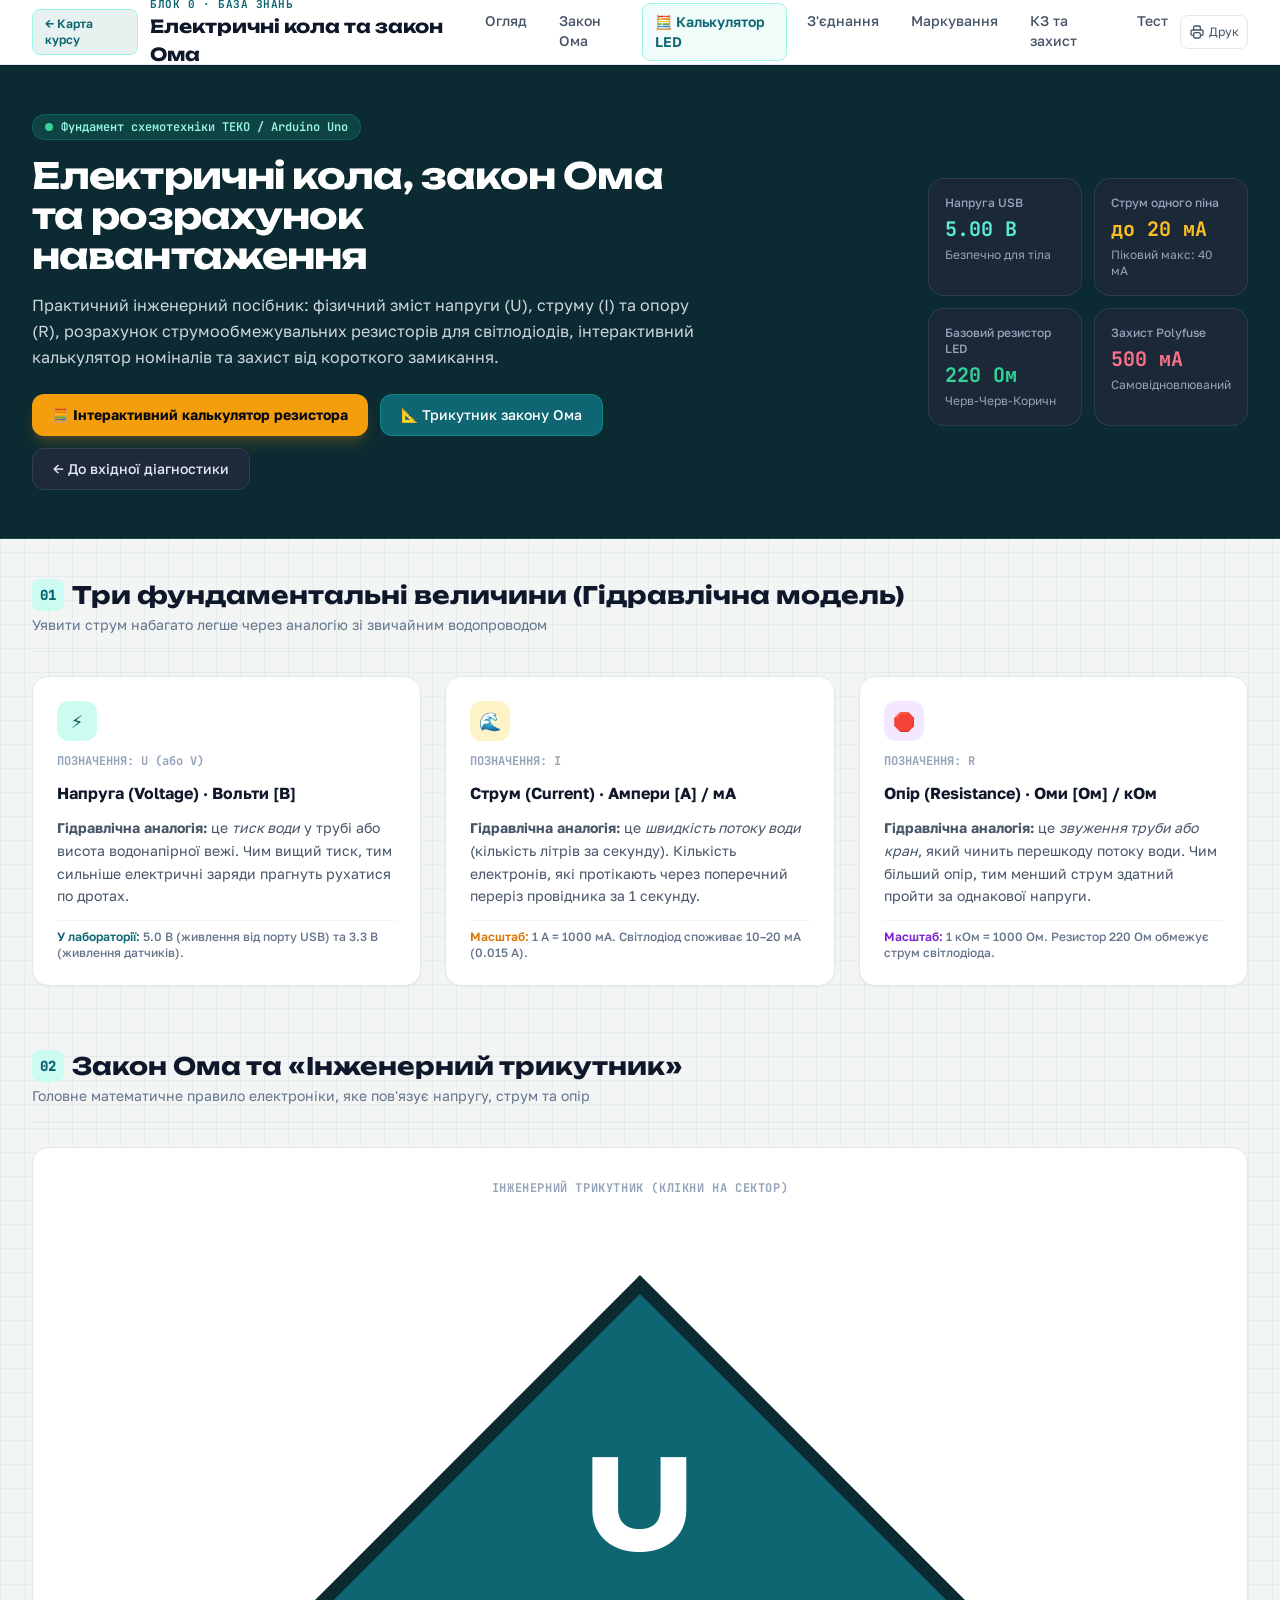
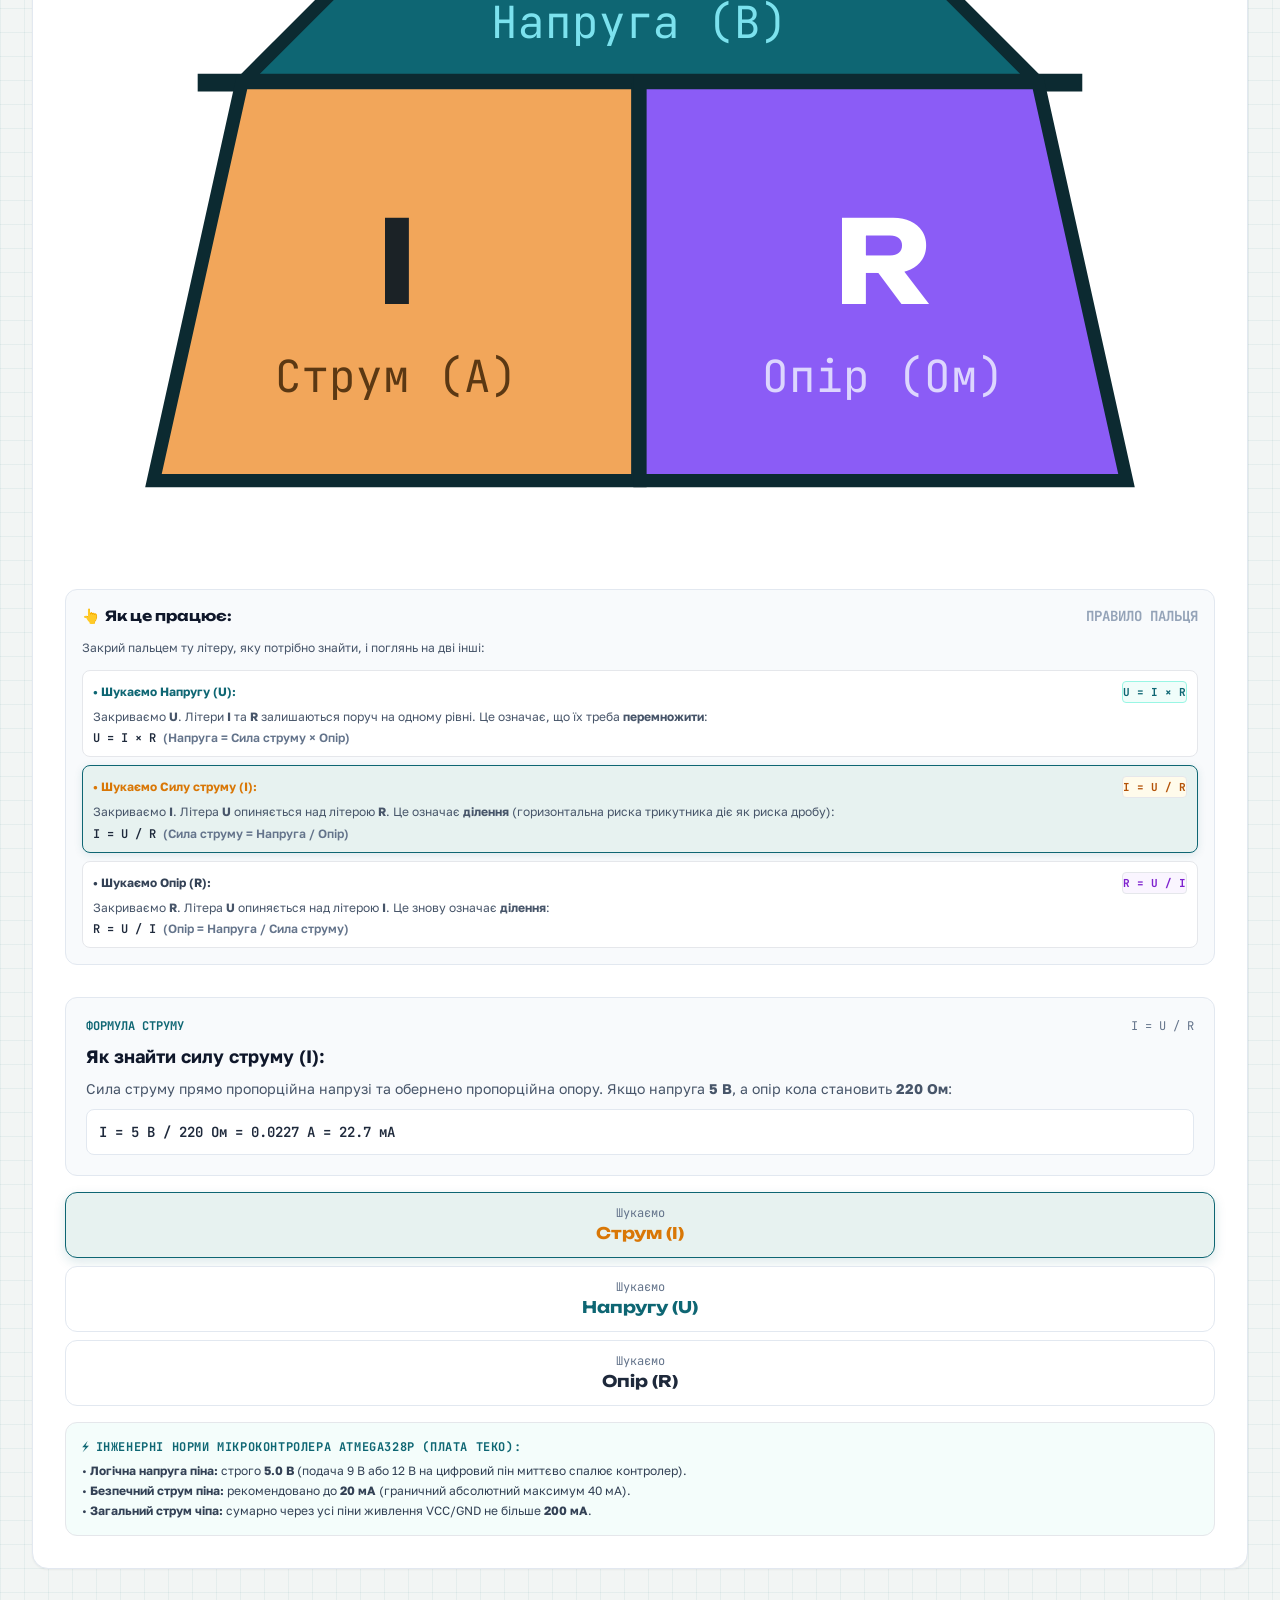
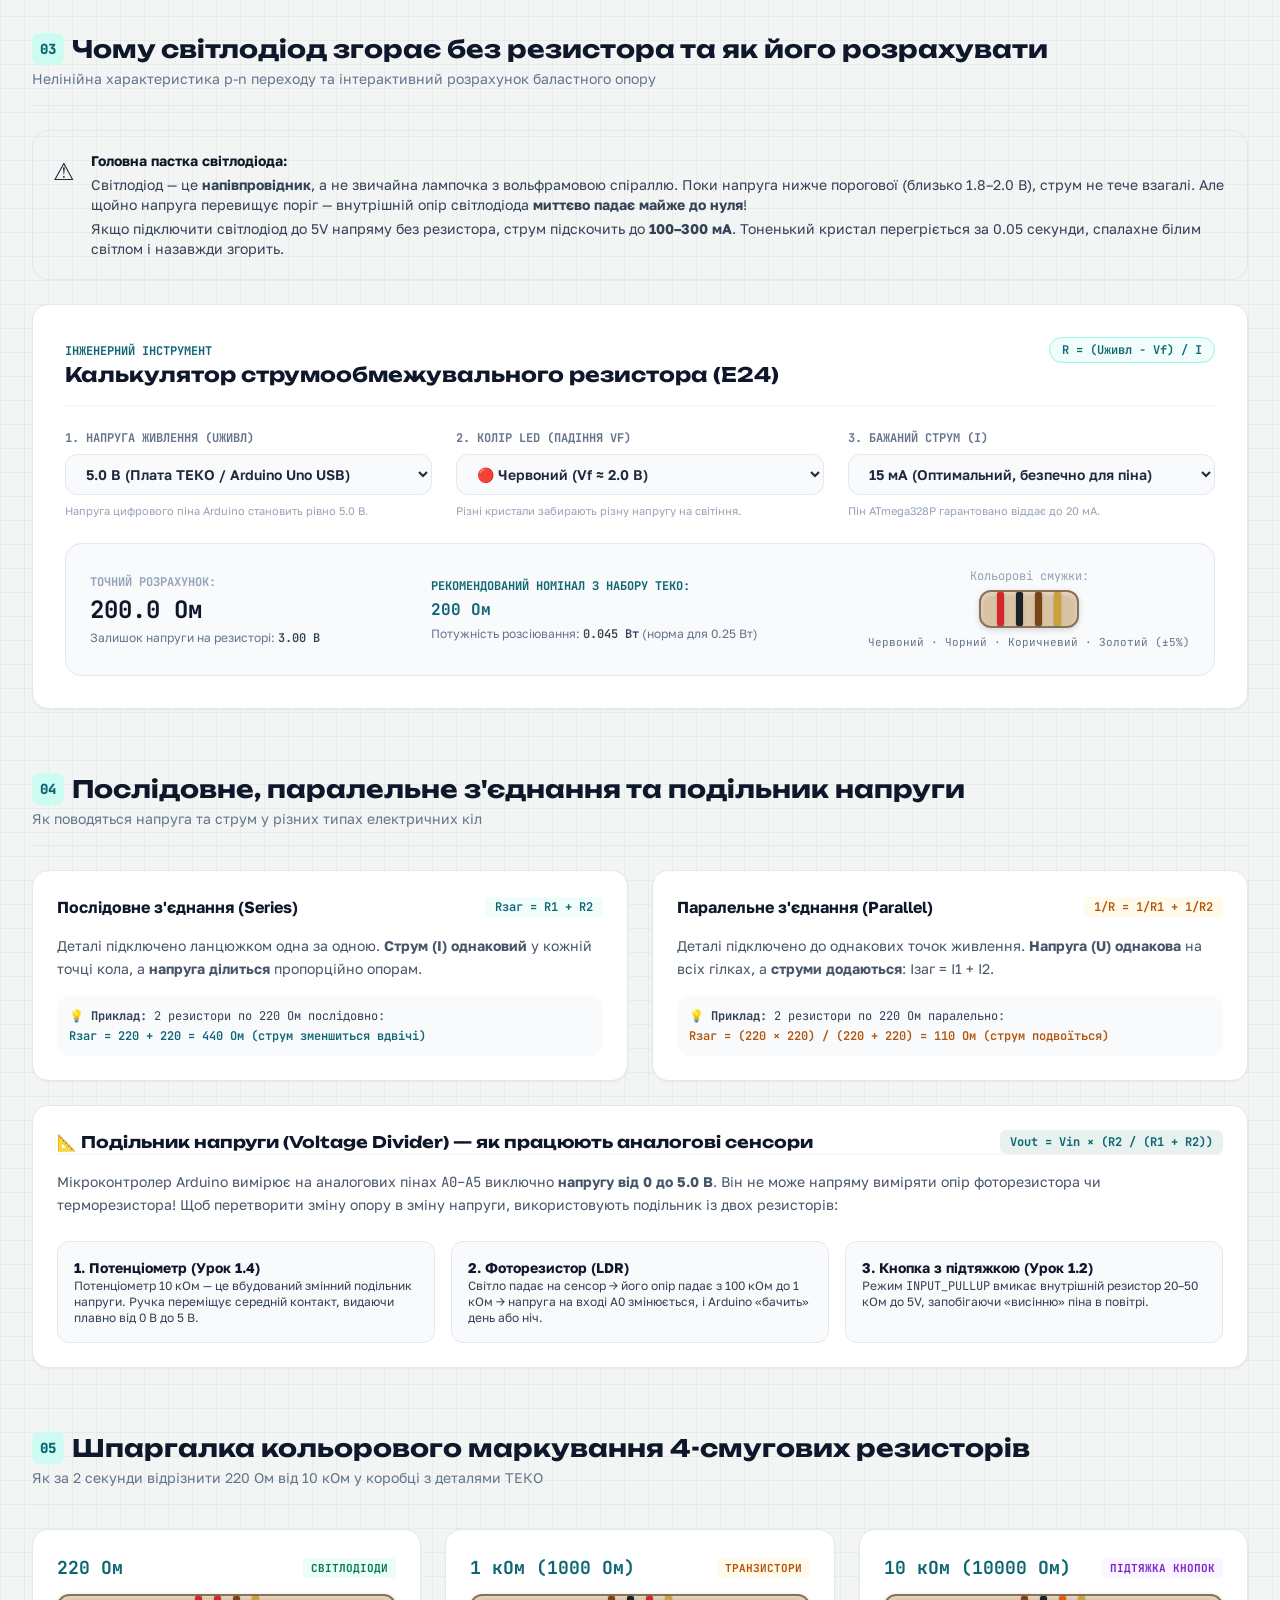
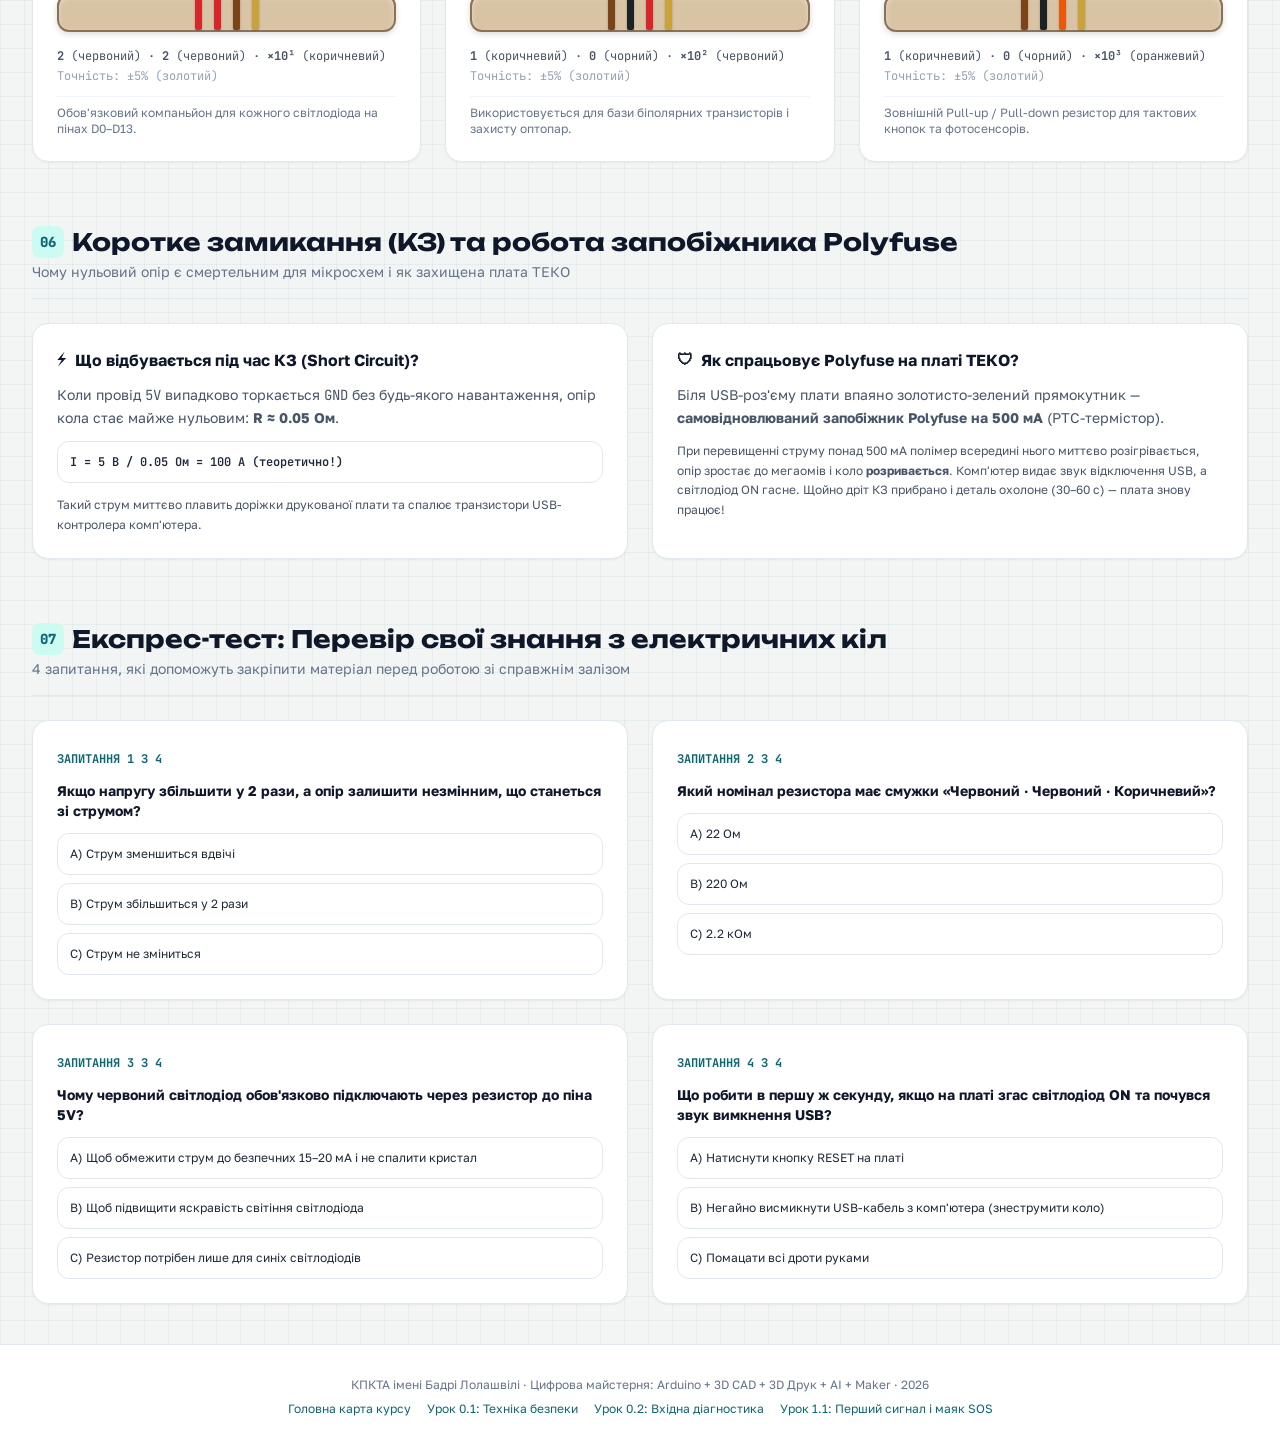
==== modules/00-diagnostic/guide-circuits.html @ 4795b519 "feat(guide): додати інженерний довідник з електричних кіл та закону Ома з інтерактивним трикутником" ====
<!DOCTYPE html>
<html lang="uk" class="scroll-smooth">
<head>
  <meta charset="UTF-8">
  <meta name="viewport" content="width=device-width, initial-scale=1.0">
  <title>Електричні кола та закон Ома · Інженерний довідник мейкера · КПКТА</title>
  <!-- Локальні стилі без зовнішніх CDN (автономна робота у майстерні) -->
  <link rel="stylesheet" href="../../assets/guide.css">
  <!-- Google Fonts: Unbounded, Golos Text, JetBrains Mono -->
  <link rel="preconnect" href="https://fonts.googleapis.com">
  <link rel="preconnect" href="https://fonts.gstatic.com" crossorigin>
  <link href="https://fonts.googleapis.com/css2?family=Unbounded:wght@500;700&family=Golos+Text:wght@400;500;600;700&family=JetBrains+Mono:wght@400;600&display=swap" rel="stylesheet">
  <style>
    body {
      background-color: #F2F5F4;
      background-image:
        linear-gradient(rgba(14, 102, 115, 0.06) 1px, transparent 1px),
        linear-gradient(90deg, rgba(14, 102, 115, 0.06) 1px, transparent 1px);
      background-size: 24px 24px;
    }
    ::-webkit-scrollbar { width: 8px; height: 8px; }
    ::-webkit-scrollbar-track { background: #f1f5f9; }
    ::-webkit-scrollbar-thumb { background: #cbd5e1; border-radius: 4px; }
    ::-webkit-scrollbar-thumb:hover { background: #94a3b8; }
    .badge-tag { transition: all 0.2s ease; }
    .ohm-card { cursor: pointer; transition: all 0.2s ease; }
    .ohm-card:hover { transform: translateY(-2px); border-color: #0E6673; }
    .ohm-card.active { border-color: #0E6673; background-color: #E7F2F0; box-shadow: 0 4px 12px rgba(14, 102, 115, 0.15); }
    .finger-rule-item { cursor: pointer; transition: all 0.2s ease; }
    .finger-rule-item:hover { transform: translateX(2px); border-color: #0E6673; }
    .finger-rule-item.active-rule { border-color: #0E6673; background-color: #E7F2F0; box-shadow: 0 2px 8px rgba(14, 102, 115, 0.12); }
    .resistor-body {
      display: inline-flex;
      align-items: center;
      justify-content: center;
      background: #D9C3A5;
      border: 2px solid #8A7256;
      border-radius: 12px;
      height: 38px;
      padding: 0 16px;
      gap: 12px;
      box-shadow: inset 0 2px 4px rgba(255,255,255,0.4), 0 2px 6px rgba(0,0,0,0.15);
    }
    .color-band {
      width: 7px;
      height: 34px;
      border-radius: 2px;
      box-shadow: 0 0 2px rgba(0,0,0,0.3);
    }
  </style>
</head>
<body class="text-slate-800 font-sans antialiased min-h-screen flex flex-col">

  <!-- Навігаційна панель -->
  <header class="sticky top-0 z-50 bg-white/95 backdrop-blur border-b border-slate-200 shadow-sm">
    <div class="max-w-7xl mx-auto px-4 sm:px-6 lg:px-8">
      <div class="flex items-center justify-between h-16">
        <div class="flex items-center space-x-3">
          <a href="../../index.html" class="inline-flex items-center gap-1.5 text-xs font-semibold text-pcb hover:text-pcb-deep transition bg-pcb-light px-3 py-1.5 rounded-lg border border-teal-200">
            ← Карта курсу
          </a>
          <div>
            <div class="text-[11px] uppercase tracking-wider font-bold text-pcb font-mono">Блок 0 · База знань</div>
            <h1 class="text-base sm:text-lg font-bold text-slate-900 leading-tight font-display">Електричні кола та закон Ома</h1>
          </div>
        </div>

        <nav class="hidden md:flex space-x-1 lg:space-x-2 text-sm font-medium">
          <a href="#overview" class="px-3 py-2 rounded-lg text-slate-600 hover:text-pcb hover:bg-slate-100 transition">Огляд</a>
          <a href="#ohm-law" class="px-3 py-2 rounded-lg text-slate-600 hover:text-pcb hover:bg-slate-100 transition">Закон Ома</a>
          <a href="#led-calc" class="px-3 py-2 rounded-lg bg-teal-50 text-pcb font-semibold border border-teal-200 hover:bg-teal-100 transition flex items-center gap-1">
            🧮 Калькулятор LED
          </a>
          <a href="#circuits" class="px-3 py-2 rounded-lg text-slate-600 hover:text-pcb hover:bg-slate-100 transition">З'єднання</a>
          <a href="#resistors" class="px-3 py-2 rounded-lg text-slate-600 hover:text-pcb hover:bg-slate-100 transition">Маркування</a>
          <a href="#safety-kz" class="px-3 py-2 rounded-lg text-slate-600 hover:text-pcb hover:bg-slate-100 transition">КЗ та захист</a>
          <a href="#quiz" class="px-3 py-2 rounded-lg text-slate-600 hover:text-pcb hover:bg-slate-100 transition">Тест</a>
        </nav>

        <div class="flex items-center space-x-2">
          <button onclick="window.print()" title="Роздрукувати довідник" class="p-2 rounded-lg border border-slate-200 text-slate-600 hover:bg-slate-100 transition text-xs flex items-center gap-1">
            <svg class="w-4 h-4" fill="none" stroke="currentColor" viewBox="0 0 24 24"><path stroke-linecap="round" stroke-linejoin="round" stroke-width="2" d="M17 17h2a2 2 0 002-2v-4a2 2 0 00-2-2H5a2 2 0 00-2 2v4a2 2 0 002 2h2m2 4h6a2 2 0 002-2v-4a2 2 0 00-2-2H9a2 2 0 00-2 2v4a2 2 0 002 2zm8-12V5a2 2 0 00-2-2H9a2 2 0 00-2 2v4h10z"></path></svg>
            <span class="hidden sm:inline">Друк</span>
          </button>
        </div>
      </div>
    </div>
  </header>

  <!-- Hero-блок -->
  <section class="bg-pcb-deep text-white py-12 px-4 sm:px-6 lg:px-8 border-b border-teal-900">
    <div class="max-w-7xl mx-auto flex flex-col lg:flex-row items-center justify-between gap-8">
      <div class="space-y-4 max-w-2xl">
        <div class="inline-flex items-center gap-2 px-3 py-1 rounded-full bg-teal-800/50 text-teal-200 border border-teal-600/40 text-xs font-semibold font-mono">
          <span class="w-2 h-2 rounded-full bg-emerald-400 animate-pulse"></span>
          Фундамент схемотехніки ТЕКО / Arduino Uno
        </div>
        <h2 class="text-2xl sm:text-4xl font-bold tracking-tight leading-tight font-display">
          Електричні кола, закон Ома та розрахунок навантаження
        </h2>
        <p class="text-slate-300 text-base leading-relaxed">
          Практичний інженерний посібник: фізичний зміст напруги (U), струму (I) та опору (R), розрахунок струмообмежувальних резисторів для світлодіодів, інтерактивний калькулятор номіналів та захист від короткого замикання.
        </p>
        <div class="flex flex-wrap gap-3 pt-2">
          <a href="#led-calc" class="inline-flex items-center px-5 py-2.5 rounded-xl bg-amber-500 hover:bg-amber-600 text-slate-950 font-bold transition shadow-lg shadow-amber-500/20 text-sm">
            🧮 Інтерактивний калькулятор резистора
          </a>
          <a href="#ohm-law" class="inline-flex items-center px-5 py-2.5 rounded-xl bg-pcb hover:bg-pcb-hover text-white font-medium transition border border-teal-500/40 text-sm">
            📐 Трикутник закону Ома
          </a>
          <a href="lesson-diag.html" class="inline-flex items-center px-5 py-2.5 rounded-xl bg-slate-800 hover:bg-slate-700 text-slate-200 font-medium transition border border-slate-700 text-sm">
            ← До вхідної діагностики
          </a>
        </div>
      </div>

      <!-- Швидкі індикатори лабораторії -->
      <div class="grid grid-cols-2 gap-3 w-full lg:w-80">
        <div class="bg-slate-800/80 p-4 rounded-2xl border border-slate-700/80 shadow-inner">
          <div class="text-xs text-slate-400 font-medium">Напруга USB</div>
          <div class="text-xl font-bold text-teal-300 font-mono mt-1">5.00 В</div>
          <div class="text-xs text-slate-400 mt-1">Безпечно для тіла</div>
        </div>
        <div class="bg-slate-800/80 p-4 rounded-2xl border border-slate-700/80 shadow-inner">
          <div class="text-xs text-slate-400 font-medium">Струм одного піна</div>
          <div class="text-xl font-bold text-amber-400 font-mono mt-1">до 20 мА</div>
          <div class="text-xs text-slate-400 mt-1">Піковий макс: 40 мА</div>
        </div>
        <div class="bg-slate-800/80 p-4 rounded-2xl border border-slate-700/80 shadow-inner">
          <div class="text-xs text-slate-400 font-medium">Базовий резистор LED</div>
          <div class="text-xl font-bold text-emerald-400 font-mono mt-1">220 Ом</div>
          <div class="text-xs text-slate-400 mt-1">Черв-Черв-Коричн</div>
        </div>
        <div class="bg-slate-800/80 p-4 rounded-2xl border border-slate-700/80 shadow-inner">
          <div class="text-xs text-slate-400 font-medium">Захист Polyfuse</div>
          <div class="text-xl font-bold text-rose-400 font-mono mt-1">500 мА</div>
          <div class="text-xs text-slate-400 mt-1">Самовідновлюваний</div>
        </div>
      </div>
    </div>
  </section>

  <!-- Головний контент -->
  <main class="max-w-7xl mx-auto px-4 sm:px-6 lg:px-8 py-10 space-y-16 flex-1">

    <!-- РОЗДІЛ 1: Три фундаментальні величини -->
    <section id="overview" class="space-y-6">
      <div class="border-b border-slate-200 pb-4">
        <h3 class="text-xl sm:text-2xl font-bold text-slate-900 flex items-center gap-2 font-display">
          <span class="w-8 h-8 rounded-lg bg-teal-100 text-pcb flex items-center justify-center text-sm font-extrabold font-mono">01</span>
          Три фундаментальні величини (Гідравлічна модель)
        </h3>
        <p class="text-sm text-slate-500 mt-1">Уявити струм набагато легше через аналогію зі звичайним водопроводом</p>
      </div>

      <div class="grid grid-cols-1 md:grid-cols-3 gap-6">
        <!-- Напруга -->
        <div class="bg-white p-6 rounded-2xl border border-slate-200 shadow-sm space-y-3">
          <div class="w-10 h-10 rounded-xl bg-teal-100 text-teal-800 flex items-center justify-center font-bold text-lg">
            ⚡
          </div>
          <div class="text-xs font-mono font-bold text-slate-400">ПОЗНАЧЕННЯ: U (або V)</div>
          <h4 class="font-bold text-slate-900 text-base">Напруга (Voltage) · Вольти [В]</h4>
          <p class="text-sm text-slate-600 leading-relaxed">
            <strong>Гідравлічна аналогія:</strong> це <em>тиск води</em> у трубі або висота водонапірної вежі. Чим вищий тиск, тим сильніше електричні заряди прагнуть рухатися по дротах.
          </p>
          <div class="pt-2 border-t border-slate-100 text-xs text-slate-500 font-medium">
            <span class="text-pcb font-semibold">У лабораторії:</span> 5.0 В (живлення від порту USB) та 3.3 В (живлення датчиків).
          </div>
        </div>

        <!-- Струм -->
        <div class="bg-white p-6 rounded-2xl border border-slate-200 shadow-sm space-y-3">
          <div class="w-10 h-10 rounded-xl bg-amber-100 text-amber-800 flex items-center justify-center font-bold text-lg">
            🌊
          </div>
          <div class="text-xs font-mono font-bold text-slate-400">ПОЗНАЧЕННЯ: I</div>
          <h4 class="font-bold text-slate-900 text-base">Струм (Current) · Ампери [А] / мА</h4>
          <p class="text-sm text-slate-600 leading-relaxed">
            <strong>Гідравлічна аналогія:</strong> це <em>швидкість потоку води</em> (кількість літрів за секунду). Кількість електронів, які протікають через поперечний переріз провідника за 1 секунду.
          </p>
          <div class="pt-2 border-t border-slate-100 text-xs text-slate-500 font-medium">
            <span class="text-amber-600 font-semibold">Масштаб:</span> 1 А = 1000 мА. Світлодіод споживає 10–20 мА (0.015 А).
          </div>
        </div>

        <!-- Опір -->
        <div class="bg-white p-6 rounded-2xl border border-slate-200 shadow-sm space-y-3">
          <div class="w-10 h-10 rounded-xl bg-purple-100 text-purple-800 flex items-center justify-center font-bold text-lg">
            🛑
          </div>
          <div class="text-xs font-mono font-bold text-slate-400">ПОЗНАЧЕННЯ: R</div>
          <h4 class="font-bold text-slate-900 text-base">Опір (Resistance) · Оми [Ом] / кОм</h4>
          <p class="text-sm text-slate-600 leading-relaxed">
            <strong>Гідравлічна аналогія:</strong> це <em>звуження труби або кран</em>, який чинить перешкоду потоку води. Чим більший опір, тим менший струм здатний пройти за однакової напруги.
          </p>
          <div class="pt-2 border-t border-slate-100 text-xs text-slate-500 font-medium">
            <span class="text-purple-700 font-semibold">Масштаб:</span> 1 кОм = 1000 Ом. Резистор 220 Ом обмежує струм світлодіода.
          </div>
        </div>
      </div>
    </section>

    <!-- РОЗДІЛ 2: Закон Ома -->
    <section id="ohm-law" class="space-y-6">
      <div class="border-b border-slate-200 pb-4">
        <h3 class="text-xl sm:text-2xl font-bold text-slate-900 flex items-center gap-2 font-display">
          <span class="w-8 h-8 rounded-lg bg-teal-100 text-pcb flex items-center justify-center text-sm font-extrabold font-mono">02</span>
          Закон Ома та «Інженерний трикутник»
        </h3>
        <p class="text-sm text-slate-500 mt-1">Головне математичне правило електроніки, яке пов'язує напругу, струм та опір</p>
      </div>

      <div class="grid grid-cols-1 lg:grid-cols-12 gap-8 items-start bg-white p-6 sm:p-8 rounded-2xl border border-slate-200 shadow-sm">
        <div class="lg:col-span-5 flex flex-col items-center">
          <div class="text-xs font-mono font-bold text-slate-400 mb-3 uppercase tracking-wider">Інженерний трикутник (Клікни на сектор)</div>
          
          <svg viewBox="0 0 260 220" class="w-64 max-w-full drop-shadow-sm select-none">
            <!-- Верхній сектор U -->
            <polygon id="tri-u" points="130,20 40,110 220,110" fill="#0E6673" stroke="#0C2A31" stroke-width="3" class="cursor-pointer hover:opacity-90 transition"/>
            <text x="130" y="80" text-anchor="middle" fill="#FFFFFF" font-family="Unbounded, sans-serif" font-size="28" font-weight="700" pointer-events="none">U</text>
            <text x="130" y="100" text-anchor="middle" fill="#7CE2EE" font-family="JetBrains Mono, monospace" font-size="10" pointer-events="none">Напруга (В)</text>

            <!-- Горизонтальна риска ділення -->
            <line x1="30" y1="110" x2="230" y2="110" stroke="#0C2A31" stroke-width="4"/>

            <!-- Нижній лівий сектор I -->
            <polygon id="tri-i" points="40,110 20,200 130,200 130,110" fill="#F2A65A" stroke="#0C2A31" stroke-width="3" class="cursor-pointer hover:opacity-90 transition"/>
            <text x="75" y="160" text-anchor="middle" fill="#1B2226" font-family="Unbounded, sans-serif" font-size="26" font-weight="700" pointer-events="none">I</text>
            <text x="75" y="180" text-anchor="middle" fill="#5B3813" font-family="JetBrains Mono, monospace" font-size="10" pointer-events="none">Струм (А)</text>

            <!-- Вертикальна риска множення -->
            <line x1="130" y1="110" x2="130" y2="200" stroke="#0C2A31" stroke-width="4"/>

            <!-- Нижній правий сектор R -->
            <polygon id="tri-r" points="130,110 130,200 240,200 220,110" fill="#8B5CF6" stroke="#0C2A31" stroke-width="3" class="cursor-pointer hover:opacity-90 transition"/>
            <text x="185" y="160" text-anchor="middle" fill="#FFFFFF" font-family="Unbounded, sans-serif" font-size="26" font-weight="700" pointer-events="none">R</text>
            <text x="185" y="180" text-anchor="middle" fill="#DDD6FE" font-family="JetBrains Mono, monospace" font-size="10" pointer-events="none">Опір (Ом)</text>
          </svg>

          <!-- Пояснення: Як працює правило «закриття пальцем» -->
          <div class="w-full mt-5 p-4 rounded-xl bg-slate-50 border border-slate-200 text-xs sm:text-sm text-slate-700 space-y-3">
            <div class="font-bold text-slate-900 flex items-center justify-between font-display text-sm">
              <span class="flex items-center gap-1.5"><span>👆</span> Як це працює:</span>
              <span class="text-[10px] font-mono text-slate-400 uppercase">Правило пальця</span>
            </div>
            
            <p class="text-xs text-slate-600 leading-relaxed">
              Закрий пальцем ту літеру, яку потрібно знайти, і поглянь на дві інші:
            </p>

            <div class="space-y-2 text-xs">
              <!-- Шукаємо U -->
              <div class="finger-rule-item p-2.5 rounded-lg bg-white border border-slate-200/80" data-ohm-rule="u">
                <div class="font-bold text-pcb flex items-center justify-between">
                  <span>• Шукаємо Напругу (U):</span>
                  <span class="font-mono text-[11px] bg-teal-50 text-pcb px-1.5 py-0.5 rounded border border-teal-200">U = I × R</span>
                </div>
                <div class="text-slate-600 mt-1 leading-relaxed">
                  Закриваємо <strong>U</strong>. Літери <strong>I</strong> та <strong>R</strong> залишаються поруч на одному рівні. Це означає, що їх треба <strong>перемножити</strong>:
                </div>
                <div class="font-mono text-slate-800 font-semibold mt-1">
                  U = I × R <span class="font-sans font-normal text-slate-500">(Напруга = Сила струму × Опір)</span>
                </div>
              </div>

              <!-- Шукаємо I -->
              <div class="finger-rule-item p-2.5 rounded-lg bg-white border border-slate-200/80 active-rule" data-ohm-rule="i">
                <div class="font-bold text-amber-600 flex items-center justify-between">
                  <span>• Шукаємо Силу струму (I):</span>
                  <span class="font-mono text-[11px] bg-amber-50 text-amber-700 px-1.5 py-0.5 rounded border border-amber-200">I = U / R</span>
                </div>
                <div class="text-slate-600 mt-1 leading-relaxed">
                  Закриваємо <strong>I</strong>. Літера <strong>U</strong> опиняється над літерою <strong>R</strong>. Це означає <strong>ділення</strong> (горизонтальна риска трикутника діє як риска дробу):
                </div>
                <div class="font-mono text-slate-800 font-semibold mt-1">
                  I = U / R <span class="font-sans font-normal text-slate-500">(Сила струму = Напруга / Опір)</span>
                </div>
              </div>

              <!-- Шукаємо R -->
              <div class="finger-rule-item p-2.5 rounded-lg bg-white border border-slate-200/80" data-ohm-rule="r">
                <div class="font-bold text-purple-600 flex items-center justify-between">
                  <span>• Шукаємо Опір (R):</span>
                  <span class="font-mono text-[11px] bg-purple-50 text-purple-700 px-1.5 py-0.5 rounded border border-purple-200">R = U / I</span>
                </div>
                <div class="text-slate-600 mt-1 leading-relaxed">
                  Закриваємо <strong>R</strong>. Літера <strong>U</strong> опиняється над літерою <strong>I</strong>. Це знову означає <strong>ділення</strong>:
                </div>
                <div class="font-mono text-slate-800 font-semibold mt-1">
                  R = U / I <span class="font-sans font-normal text-slate-500">(Опір = Напруга / Сила струму)</span>
                </div>
              </div>
            </div>
          </div>
        </div>

        <div class="lg:col-span-7 space-y-4">
          <div id="ohm-explain-box" class="p-5 rounded-xl bg-slate-50 border border-slate-200 space-y-2">
            <div class="flex items-center justify-between">
              <span class="text-xs font-mono font-bold text-pcb uppercase" id="ohm-formula-tag">Формула струму</span>
              <span class="text-xs text-slate-500 font-mono">I = U / R</span>
            </div>
            <h4 class="text-lg font-bold text-slate-900" id="ohm-formula-title">Як знайти силу струму (I):</h4>
            <p class="text-sm text-slate-600 leading-relaxed" id="ohm-formula-desc">
              Сила струму прямо пропорційна напрузі та обернено пропорційна опору. Якщо напруга <strong>5 В</strong>, а опір кола становить <strong>220 Ом</strong>:
            </p>
            <div class="p-3 bg-white rounded-lg border border-slate-200 font-mono text-sm text-slate-800 font-semibold" id="ohm-formula-example">
              I = 5 В / 220 Ом = 0.0227 А = 22.7 мА
            </div>
          </div>

          <div class="grid grid-cols-3 gap-2">
            <button type="button" class="ohm-card p-3 rounded-xl border border-slate-200 bg-white text-center active" data-ohm="i">
              <div class="text-xs text-slate-500 font-mono">Шукаємо</div>
              <div class="text-base font-bold text-amber-600 font-display">Струм (I)</div>
            </button>
            <button type="button" class="ohm-card p-3 rounded-xl border border-slate-200 bg-white text-center" data-ohm="u">
              <div class="text-xs text-slate-500 font-mono">Шукаємо</div>
              <div class="text-base font-bold text-pcb font-display">Напругу (U)</div>
            </button>
            <button type="button" class="ohm-card p-3 rounded-xl border border-slate-200 bg-white text-center" data-ohm="r">
              <div class="text-xs text-slate-500 font-mono">Шукаємо</div>
              <div class="text-base font-bold text-purple-600 font-display">Опір (R)</div>
            </button>
          </div>

          <!-- Інженерна пам'ятка Arduino -->
          <div class="p-4 rounded-xl bg-teal-50/70 border border-teal-200/90 text-xs sm:text-sm text-teal-950 space-y-2">
            <div class="font-bold font-mono text-pcb text-xs uppercase tracking-wider flex items-center gap-1.5">
              <span>⚡</span> Інженерні норми мікроконтролера ATmega328P (плата ТЕКО):
            </div>
            <ul class="text-xs text-slate-700 space-y-1">
              <li>• <strong>Логічна напруга піна:</strong> строго <strong>5.0 В</strong> (подача 9 В або 12 В на цифровий пін миттєво спалює контролер).</li>
              <li>• <strong>Безпечний струм піна:</strong> рекомендовано до <strong>20 мА</strong> (граничний абсолютний максимум 40 мА).</li>
              <li>• <strong>Загальний струм чіпа:</strong> сумарно через усі піни живлення VCC/GND не більше <strong>200 мА</strong>.</li>
            </ul>
          </div>
        </div>
      </div>
    </section>

    <!-- РОЗДІЛ 3: Інтерактивний калькулятор резистора світлодіода -->
    <section id="led-calc" class="space-y-6">
      <div class="border-b border-slate-200 pb-4">
        <h3 class="text-xl sm:text-2xl font-bold text-slate-900 flex items-center gap-2 font-display">
          <span class="w-8 h-8 rounded-lg bg-teal-100 text-pcb flex items-center justify-center text-sm font-extrabold font-mono">03</span>
          Чому світлодіод згорає без резистора та як його розрахувати
        </h3>
        <p class="text-sm text-slate-500 mt-1">Нелінійна характеристика p-n переходу та інтерактивний розрахунок баластного опору</p>
      </div>

      <!-- Пояснення фізики світлодіода -->
      <div class="bg-amber-50/60 border border-amber-200 p-5 rounded-2xl flex flex-col sm:flex-row gap-4 items-start">
        <div class="text-2xl mt-1">⚠️</div>
        <div class="space-y-1 text-sm text-slate-700">
          <h5 class="font-bold text-slate-900">Головна пастка світлодіода:</h5>
          <p>
            Світлодіод — це <strong>напівпровідник</strong>, а не звичайна лампочка з вольфрамовою спіраллю. Поки напруга нижче порогової (близько 1.8–2.0 В), струм не тече взагалі. Але щойно напруга перевищує поріг — внутрішній опір світлодіода <strong>миттєво падає майже до нуля</strong>!
          </p>
          <p>
            Якщо підключити світлодіод до 5V напряму без резистора, струм підскочить до <strong>100–300 мА</strong>. Тоненький кристал перегріється за 0.05 секунди, спалахне білим світлом і назавжди згорить.
          </p>
        </div>
      </div>

      <!-- Інтерактивний калькулятор -->
      <div class="bg-white rounded-2xl border border-slate-200 shadow-sm p-6 sm:p-8 space-y-6">
        <div class="border-b border-slate-100 pb-4 flex flex-col sm:flex-row justify-between items-start sm:items-center gap-2">
          <div>
            <span class="text-xs font-mono font-bold text-pcb uppercase">Інженерний інструмент</span>
            <h4 class="text-xl font-bold text-slate-900 font-display">Калькулятор струмообмежувального резистора (E24)</h4>
          </div>
          <span class="px-3 py-1 rounded-full bg-teal-50 border border-teal-200 text-pcb font-mono text-xs font-semibold">
            R = (Uживл − Vf) / I
          </span>
        </div>

        <div class="grid grid-cols-1 md:grid-cols-3 gap-6">
          <!-- Поле 1: Напруга живлення -->
          <div class="space-y-2">
            <label for="calc-vin" class="block text-xs font-mono font-bold text-slate-500 uppercase">1. Напруга живлення (Uживл)</label>
            <select id="calc-vin" class="w-full bg-slate-50 border border-slate-200 rounded-xl px-4 py-2.5 text-sm font-semibold text-slate-800 focus:outline-none focus:ring-2 focus:ring-pcb">
              <option value="5.0" selected>5.0 В (Плата ТЕКО / Arduino Uno USB)</option>
              <option value="3.3">3.3 В (ESP32 / Raspberry Pi Pico / 3.3V)</option>
              <option value="9.0">9.0 В (Батарейка «Крона»)</option>
              <option value="12.0">12.0 В (Блок живлення 12V / Автомобіль)</option>
            </select>
            <p class="text-[11px] text-slate-400">Напруга цифрового піна Arduino становить рівно 5.0 В.</p>
          </div>

          <!-- Поле 2: Колір світлодіода -->
          <div class="space-y-2">
            <label for="calc-vled" class="block text-xs font-mono font-bold text-slate-500 uppercase">2. Колір LED (Падіння Vf)</label>
            <select id="calc-vled" class="w-full bg-slate-50 border border-slate-200 rounded-xl px-4 py-2.5 text-sm font-semibold text-slate-800 focus:outline-none focus:ring-2 focus:ring-pcb">
              <option value="2.0" selected>🔴 Червоний (Vf ≈ 2.0 В)</option>
              <option value="2.1">🟡 Жовтий / Оранжевий (Vf ≈ 2.1 В)</option>
              <option value="2.2">🟢 Зелений стандартний (Vf ≈ 2.2 В)</option>
              <option value="3.0">🔵 Синій яскравий (Vf ≈ 3.0 В)</option>
              <option value="3.2">⚪ Білий ультраяскравий (Vf ≈ 3.2 В)</option>
            </select>
            <p class="text-[11px] text-slate-400">Різні кристали забирають різну напругу на світіння.</p>
          </div>

          <!-- Поле 3: Бажаний струм -->
          <div class="space-y-2">
            <label for="calc-iled" class="block text-xs font-mono font-bold text-slate-500 uppercase">3. Бажаний струм (I)</label>
            <select id="calc-iled" class="w-full bg-slate-50 border border-slate-200 rounded-xl px-4 py-2.5 text-sm font-semibold text-slate-800 focus:outline-none focus:ring-2 focus:ring-pcb">
              <option value="10">10 мА (Енергоощадний, м'яке світло)</option>
              <option value="15" selected>15 мА (Оптимальний, безпечно для піна)</option>
              <option value="20">20 мА (Максимальна безпечна яскравість)</option>
            </select>
            <p class="text-[11px] text-slate-400">Пін ATmega328P гарантовано віддає до 20 мА.</p>
          </div>
        </div>

        <!-- Результат розрахунку -->
        <div class="bg-slate-50 p-6 rounded-2xl border border-slate-200 flex flex-col md:flex-row items-center justify-between gap-6">
          <div class="space-y-1 text-center md:text-left">
            <div class="text-xs font-mono font-bold text-slate-400 uppercase">Точний розрахунок:</div>
            <div class="text-2xl font-bold font-mono text-slate-900" id="calc-res-exact">200.0 Ом</div>
            <div class="text-xs text-slate-500">Залишок напруги на резисторі: <span id="calc-res-vr" class="font-mono font-semibold text-slate-700">3.00 В</span></div>
          </div>

          <div class="space-y-1 text-center md:text-left">
            <div class="text-xs font-mono font-bold text-pcb uppercase">Рекомендований номінал з набору ТЕКО:</div>
            <div class="text-3xl font-bold font-mono text-pcb" id="calc-res-std">220 Ом</div>
            <div class="text-xs text-slate-500">Потужність розсіювання: <span id="calc-res-pwr" class="font-mono font-semibold text-slate-700">0.041 Вт</span> (норма для 0.25 Вт)</div>
          </div>

          <!-- Візуальний резистор -->
          <div class="flex flex-col items-center gap-1.5">
            <div class="text-xs font-mono text-slate-400">Кольорові смужки:</div>
            <div class="resistor-body" id="resistor-preview" aria-label="Смужки резистора">
              <span class="color-band" style="background:#D7262A" title="2 (Червоний)"></span>
              <span class="color-band" style="background:#D7262A" title="2 (Червоний)"></span>
              <span class="color-band" style="background:#7A4318" title="10^1 (Коричневий)"></span>
              <span class="color-band" style="background:#C9A23A" title="Точність ±5% (Золотий)"></span>
            </div>
            <div class="text-[11px] font-mono text-slate-500" id="resistor-band-names">Червоний · Червоний · Коричневий · Золотий</div>
          </div>
        </div>
      </div>
    </section>

    <!-- РОЗДІЛ 4: Схеми з'єднання та подільник напруги -->
    <section id="circuits" class="space-y-6">
      <div class="border-b border-slate-200 pb-4">
        <h3 class="text-xl sm:text-2xl font-bold text-slate-900 flex items-center gap-2 font-display">
          <span class="w-8 h-8 rounded-lg bg-teal-100 text-pcb flex items-center justify-center text-sm font-extrabold font-mono">04</span>
          Послідовне, паралельне з'єднання та подільник напруги
        </h3>
        <p class="text-sm text-slate-500 mt-1">Як поводяться напруга та струм у різних типах електричних кіл</p>
      </div>

      <div class="grid grid-cols-1 md:grid-cols-2 gap-6">
        <!-- Картка: Послідовне з'єднання -->
        <div class="bg-white p-6 rounded-2xl border border-slate-200 shadow-sm space-y-4">
          <div class="flex items-center justify-between">
            <h4 class="font-bold text-slate-900 text-base">Послідовне з'єднання (Series)</h4>
            <span class="px-2.5 py-0.5 rounded text-xs font-mono bg-teal-50 text-pcb font-semibold">Rзаг = R1 + R2</span>
          </div>
          <p class="text-sm text-slate-600 leading-relaxed">
            Деталі підключено ланцюжком одна за одною. <strong>Струм (I) однаковий</strong> у кожній точці кола, а <strong>напруга ділиться</strong> пропорційно опорам.
          </p>
          <div class="p-3 bg-slate-50 rounded-xl font-mono text-xs text-slate-700 space-y-1">
            <div>💡 <strong>Приклад:</strong> 2 резистори по 220 Ом послідовно:</div>
            <div class="text-pcb font-semibold">Rзаг = 220 + 220 = 440 Ом (струм зменшиться вдвічі)</div>
          </div>
        </div>

        <!-- Картка: Паралельне з'єднання -->
        <div class="bg-white p-6 rounded-2xl border border-slate-200 shadow-sm space-y-4">
          <div class="flex items-center justify-between">
            <h4 class="font-bold text-slate-900 text-base">Паралельне з'єднання (Parallel)</h4>
            <span class="px-2.5 py-0.5 rounded text-xs font-mono bg-amber-50 text-amber-700 font-semibold">1/R = 1/R1 + 1/R2</span>
          </div>
          <p class="text-sm text-slate-600 leading-relaxed">
            Деталі підключено до однакових точок живлення. <strong>Напруга (U) однакова</strong> на всіх гілках, а <strong>струми додаються</strong>: Iзаг = I1 + I2.
          </p>
          <div class="p-3 bg-slate-50 rounded-xl font-mono text-xs text-slate-700 space-y-1">
            <div>💡 <strong>Приклад:</strong> 2 резистори по 220 Ом паралельно:</div>
            <div class="text-amber-700 font-semibold">Rзаг = (220 × 220) / (220 + 220) = 110 Ом (струм подвоїться)</div>
          </div>
        </div>
      </div>

      <!-- Подільник напруги для сенсорів -->
      <div class="bg-white p-6 rounded-2xl border border-slate-200 shadow-sm space-y-4">
        <div class="flex items-center justify-between border-b border-slate-100 pb-3">
          <h4 class="font-bold text-slate-900 text-base font-display">📐 Подільник напруги (Voltage Divider) — як працюють аналогові сенсори</h4>
          <span class="font-mono text-xs font-bold text-pcb bg-pcb-light px-2.5 py-1 rounded-md">Vout = Vin × (R2 / (R1 + R2))</span>
        </div>
        <p class="text-sm text-slate-600 leading-relaxed">
          Мікроконтролер Arduino вимірює на аналогових пінах <code>A0–A5</code> виключно <strong>напругу від 0 до 5.0 В</strong>. Він не може напряму виміряти опір фоторезистора чи терморезистора! Щоб перетворити зміну опору в зміну напруги, використовують подільник із двох резисторів:
        </p>
        <div class="grid grid-cols-1 md:grid-cols-3 gap-4 pt-2">
          <div class="p-4 rounded-xl bg-slate-50 border border-slate-200 text-xs text-slate-700 space-y-1">
            <span class="font-bold text-slate-900 block text-sm">1. Потенціометр (Урок 1.4)</span>
            Потенціометр 10 кОм — це вбудований змінний подільник напруги. Ручка переміщує середній контакт, видаючи плавно від 0 В до 5 В.
          </div>
          <div class="p-4 rounded-xl bg-slate-50 border border-slate-200 text-xs text-slate-700 space-y-1">
            <span class="font-bold text-slate-900 block text-sm">2. Фоторезистор (LDR)</span>
            Світло падає на сенсор → його опір падає з 100 кОм до 1 кОм → напруга на вході A0 змінюється, і Arduino «бачить» день або ніч.
          </div>
          <div class="p-4 rounded-xl bg-slate-50 border border-slate-200 text-xs text-slate-700 space-y-1">
            <span class="font-bold text-slate-900 block text-sm">3. Кнопка з підтяжкою (Урок 1.2)</span>
            Режим <code>INPUT_PULLUP</code> вмикає внутрішній резистор 20–50 кОм до 5V, запобігаючи «висінню» піна в повітрі.
          </div>
        </div>
      </div>
    </section>

    <!-- РОЗДІЛ 5: Маркування резисторів -->
    <section id="resistors" class="space-y-6">
      <div class="border-b border-slate-200 pb-4">
        <h3 class="text-xl sm:text-2xl font-bold text-slate-900 flex items-center gap-2 font-display">
          <span class="w-8 h-8 rounded-lg bg-teal-100 text-pcb flex items-center justify-center text-sm font-extrabold font-mono">05</span>
          Шпаргалка кольорового маркування 4-смугових резисторів
        </h3>
        <p class="text-sm text-slate-500 mt-1">Як за 2 секунди відрізнити 220 Ом від 10 кОм у коробці з деталями ТЕКО</p>
      </div>

      <div class="grid grid-cols-1 md:grid-cols-3 gap-6">
        <!-- 220 Ом -->
        <div class="bg-white p-6 rounded-2xl border border-slate-200 shadow-sm space-y-3">
          <div class="flex items-center justify-between">
            <span class="text-lg font-bold font-mono text-pcb">220 Ом</span>
            <span class="text-[11px] font-mono uppercase px-2 py-0.5 rounded bg-emerald-50 text-emerald-700 font-bold">Світлодіоди</span>
          </div>
          <div class="resistor-body w-full">
            <span class="color-band" style="background:#D7262A"></span>
            <span class="color-band" style="background:#D7262A"></span>
            <span class="color-band" style="background:#7A4318"></span>
            <span class="color-band" style="background:#C9A23A"></span>
          </div>
          <div class="text-xs text-slate-600 font-mono space-y-1">
            <div><strong>2</strong> (червоний) · <strong>2</strong> (червоний) · <strong>×10¹</strong> (коричневий)</div>
            <div class="text-slate-400">Точність: ±5% (золотий)</div>
          </div>
          <p class="text-xs text-slate-500 pt-2 border-t border-slate-100">
            Обов'язковий компаньйон для кожного світлодіода на пінах D0–D13.
          </p>
        </div>

        <!-- 1 кОм -->
        <div class="bg-white p-6 rounded-2xl border border-slate-200 shadow-sm space-y-3">
          <div class="flex items-center justify-between">
            <span class="text-lg font-bold font-mono text-pcb">1 кОм (1000 Ом)</span>
            <span class="text-[11px] font-mono uppercase px-2 py-0.5 rounded bg-amber-50 text-amber-700 font-bold">Транзистори</span>
          </div>
          <div class="resistor-body w-full">
            <span class="color-band" style="background:#7A4318"></span>
            <span class="color-band" style="background:#1B2226"></span>
            <span class="color-band" style="background:#D7262A"></span>
            <span class="color-band" style="background:#C9A23A"></span>
          </div>
          <div class="text-xs text-slate-600 font-mono space-y-1">
            <div><strong>1</strong> (коричневий) · <strong>0</strong> (чорний) · <strong>×10²</strong> (червоний)</div>
            <div class="text-slate-400">Точність: ±5% (золотий)</div>
          </div>
          <p class="text-xs text-slate-500 pt-2 border-t border-slate-100">
            Використовується для бази біполярних транзисторів і захисту оптопар.
          </p>
        </div>

        <!-- 10 кОм -->
        <div class="bg-white p-6 rounded-2xl border border-slate-200 shadow-sm space-y-3">
          <div class="flex items-center justify-between">
            <span class="text-lg font-bold font-mono text-pcb">10 кОм (10000 Ом)</span>
            <span class="text-[11px] font-mono uppercase px-2 py-0.5 rounded bg-purple-50 text-purple-700 font-bold">Підтяжка кнопок</span>
          </div>
          <div class="resistor-body w-full">
            <span class="color-band" style="background:#7A4318"></span>
            <span class="color-band" style="background:#1B2226"></span>
            <span class="color-band" style="background:#EA580C"></span>
            <span class="color-band" style="background:#C9A23A"></span>
          </div>
          <div class="text-xs text-slate-600 font-mono space-y-1">
            <div><strong>1</strong> (коричневий) · <strong>0</strong> (чорний) · <strong>×10³</strong> (оранжевий)</div>
            <div class="text-slate-400">Точність: ±5% (золотий)</div>
          </div>
          <p class="text-xs text-slate-500 pt-2 border-t border-slate-100">
            Зовнішній Pull-up / Pull-down резистор для тактових кнопок та фотосенсорів.
          </p>
        </div>
      </div>
    </section>

    <!-- РОЗДІЛ 6: Діагностика КЗ та безпека -->
    <section id="safety-kz" class="space-y-6">
      <div class="border-b border-slate-200 pb-4">
        <h3 class="text-xl sm:text-2xl font-bold text-slate-900 flex items-center gap-2 font-display">
          <span class="w-8 h-8 rounded-lg bg-teal-100 text-pcb flex items-center justify-center text-sm font-extrabold font-mono">06</span>
          Коротке замикання (КЗ) та робота запобіжника Polyfuse
        </h3>
        <p class="text-sm text-slate-500 mt-1">Чому нульовий опір є смертельним для мікросхем і як захищена плата ТЕКО</p>
      </div>

      <div class="grid grid-cols-1 md:grid-cols-2 gap-6">
        <div class="bg-white p-6 rounded-2xl border border-slate-200 shadow-sm space-y-3">
          <h4 class="font-bold text-slate-900 text-base flex items-center gap-2">
            <span class="text-rose-500 font-mono">⚡</span> Що відбувається під час КЗ (Short Circuit)?
          </h4>
          <p class="text-sm text-slate-600 leading-relaxed">
            Коли провід <code>5V</code> випадково торкається <code>GND</code> без будь-якого навантаження, опір кола стає майже нульовим: <strong>R ≈ 0.05 Ом</strong>.
          </p>
          <div class="p-3 bg-rose-50 border border-rose-200 rounded-xl font-mono text-xs text-rose-800 font-semibold">
            I = 5 В / 0.05 Ом = 100 А (теоретично!)
          </div>
          <p class="text-xs text-slate-600 leading-relaxed">
            Такий струм миттєво плавить доріжки друкованої плати та спалює транзистори USB-контролера комп'ютера.
          </p>
        </div>

        <div class="bg-white p-6 rounded-2xl border border-slate-200 shadow-sm space-y-3">
          <h4 class="font-bold text-slate-900 text-base flex items-center gap-2">
            <span class="text-emerald-500 font-mono">🛡</span> Як спрацьовує Polyfuse на платі ТЕКО?
          </h4>
          <p class="text-sm text-slate-600 leading-relaxed">
            Біля USB-роз'єму плати впаяно золотисто-зелений прямокутник — <strong>самовідновлюваний запобіжник Polyfuse на 500 мА</strong> (PTC-термістор).
          </p>
          <p class="text-xs text-slate-600 leading-relaxed">
            При перевищенні струму понад 500 мА полімер всередині нього миттєво розігрівається, опір зростає до мегаомів і коло <strong>розривається</strong>. Комп'ютер видає звук відключення USB, а світлодіод ON гасне. Щойно дріт КЗ прибрано і деталь охолоне (30–60 с) — плата знову працює!
          </p>
        </div>
      </div>
    </section>

    <!-- РОЗДІЛ 7: Експрес-тест для самоперевірки -->
    <section id="quiz" class="space-y-6">
      <div class="border-b border-slate-200 pb-4">
        <h3 class="text-xl sm:text-2xl font-bold text-slate-900 flex items-center gap-2 font-display">
          <span class="w-8 h-8 rounded-lg bg-teal-100 text-pcb flex items-center justify-center text-sm font-extrabold font-mono">07</span>
          Експрес-тест: Перевір свої знання з електричних кіл
        </h3>
        <p class="text-sm text-slate-500 mt-1">4 запитання, які допоможуть закріпити матеріал перед роботою зі справжнім залізом</p>
      </div>

      <div class="grid grid-cols-1 md:grid-cols-2 gap-6">
        <!-- Питання 1 -->
        <div class="bg-white p-6 rounded-2xl border border-slate-200 shadow-sm space-y-3">
          <span class="text-xs font-mono font-bold text-pcb">ЗАПИТАННЯ 1 З 4</span>
          <h5 class="font-bold text-slate-900 text-sm">Якщо напругу збільшити у 2 рази, а опір залишити незмінним, що станеться зі струмом?</h5>
          <div class="space-y-2 text-xs">
            <button type="button" class="quiz-btn w-full text-left p-3 rounded-xl border border-slate-200 hover:border-pcb hover:bg-slate-50 transition" data-q="1" data-ans="a">
              A) Струм зменшиться вдвічі
            </button>
            <button type="button" class="quiz-btn w-full text-left p-3 rounded-xl border border-slate-200 hover:border-pcb hover:bg-slate-50 transition" data-q="1" data-ans="b">
              B) Струм збільшиться у 2 рази
            </button>
            <button type="button" class="quiz-btn w-full text-left p-3 rounded-xl border border-slate-200 hover:border-pcb hover:bg-slate-50 transition" data-q="1" data-ans="c">
              C) Струм не зміниться
            </button>
          </div>
          <div id="q1-fb" class="hidden p-3 rounded-xl text-xs font-medium"></div>
        </div>

        <!-- Питання 2 -->
        <div class="bg-white p-6 rounded-2xl border border-slate-200 shadow-sm space-y-3">
          <span class="text-xs font-mono font-bold text-pcb">ЗАПИТАННЯ 2 З 4</span>
          <h5 class="font-bold text-slate-900 text-sm">Який номінал резистора має смужки «Червоний · Червоний · Коричневий»?</h5>
          <div class="space-y-2 text-xs">
            <button type="button" class="quiz-btn w-full text-left p-3 rounded-xl border border-slate-200 hover:border-pcb hover:bg-slate-50 transition" data-q="2" data-ans="a">
              A) 22 Ом
            </button>
            <button type="button" class="quiz-btn w-full text-left p-3 rounded-xl border border-slate-200 hover:border-pcb hover:bg-slate-50 transition" data-q="2" data-ans="b">
              B) 220 Ом
            </button>
            <button type="button" class="quiz-btn w-full text-left p-3 rounded-xl border border-slate-200 hover:border-pcb hover:bg-slate-50 transition" data-q="2" data-ans="c">
              C) 2.2 кОм
            </button>
          </div>
          <div id="q2-fb" class="hidden p-3 rounded-xl text-xs font-medium"></div>
        </div>

        <!-- Питання 3 -->
        <div class="bg-white p-6 rounded-2xl border border-slate-200 shadow-sm space-y-3">
          <span class="text-xs font-mono font-bold text-pcb">ЗАПИТАННЯ 3 З 4</span>
          <h5 class="font-bold text-slate-900 text-sm">Чому червоний світлодіод обов'язково підключають через резистор до піна 5V?</h5>
          <div class="space-y-2 text-xs">
            <button type="button" class="quiz-btn w-full text-left p-3 rounded-xl border border-slate-200 hover:border-pcb hover:bg-slate-50 transition" data-q="3" data-ans="a">
              A) Щоб обмежити струм до безпечних 15–20 мА і не спалити кристал
            </button>
            <button type="button" class="quiz-btn w-full text-left p-3 rounded-xl border border-slate-200 hover:border-pcb hover:bg-slate-50 transition" data-q="3" data-ans="b">
              B) Щоб підвищити яскравість світіння світлодіода
            </button>
            <button type="button" class="quiz-btn w-full text-left p-3 rounded-xl border border-slate-200 hover:border-pcb hover:bg-slate-50 transition" data-q="3" data-ans="c">
              C) Резистор потрібен лише для синіх світлодіодів
            </button>
          </div>
          <div id="q3-fb" class="hidden p-3 rounded-xl text-xs font-medium"></div>
        </div>

        <!-- Питання 4 -->
        <div class="bg-white p-6 rounded-2xl border border-slate-200 shadow-sm space-y-3">
          <span class="text-xs font-mono font-bold text-pcb">ЗАПИТАННЯ 4 З 4</span>
          <h5 class="font-bold text-slate-900 text-sm">Що робити в першу ж секунду, якщо на платі згас світлодіод ON та почувся звук вимкнення USB?</h5>
          <div class="space-y-2 text-xs">
            <button type="button" class="quiz-btn w-full text-left p-3 rounded-xl border border-slate-200 hover:border-pcb hover:bg-slate-50 transition" data-q="4" data-ans="a">
              A) Натиснути кнопку RESET на платі
            </button>
            <button type="button" class="quiz-btn w-full text-left p-3 rounded-xl border border-slate-200 hover:border-pcb hover:bg-slate-50 transition" data-q="4" data-ans="b">
              B) Негайно висмикнути USB-кабель з комп'ютера (знеструмити коло)
            </button>
            <button type="button" class="quiz-btn w-full text-left p-3 rounded-xl border border-slate-200 hover:border-pcb hover:bg-slate-50 transition" data-q="4" data-ans="c">
              C) Помацати всі дроти руками
            </button>
          </div>
          <div id="q4-fb" class="hidden p-3 rounded-xl text-xs font-medium"></div>
        </div>
      </div>
    </section>

  </main>

  <!-- Підвал -->
  <footer class="bg-white border-t border-slate-200 py-8 px-4 sm:px-6 lg:px-8 text-center text-xs text-slate-500">
    <div class="max-w-7xl mx-auto space-y-2">
      <p>КПКТА імені Бадрі Лолашвілі · Цифрова майстерня: Arduino + 3D CAD + 3D Друк + AI + Maker · 2026</p>
      <div class="flex justify-center gap-4 text-pcb">
        <a href="../../index.html" class="hover:underline">Головна карта курсу</a>
        <a href="lesson-safety.html" class="hover:underline">Урок 0.1: Техніка безпеки</a>
        <a href="lesson-diag.html" class="hover:underline">Урок 0.2: Вхідна діагностика</a>
        <a href="../01-arduino-basics/lesson-01.html" class="hover:underline">Урок 1.1: Перший сигнал і маяк SOS</a>
      </div>
    </div>
  </footer>

  <script>
  (function() {
    "use strict";

    // 1. Інтерактивний трикутник Ома
    var triData = {
      i: {
        tag: "Формула сили струму",
        title: "Як розрахувати силу струму (I):",
        desc: "Сила струму дорівнює напрузі, поділеній на опір кола. При 5 В та опорі 220 Ом:",
        example: "I = U / R = 5.0 В / 220 Ом = 0.0227 А (22.7 мА)"
      },
      u: {
        tag: "Формула напруги",
        title: "Як розрахувати спад напруги (U):",
        desc: "Напруга на резисторі дорівнює добутку сили струму на його опір. Якщо струм 15 мА (0.015 А), а опір 220 Ом:",
        example: "U = I × R = 0.015 А × 220 Ом = 3.3 В"
      },
      r: {
        tag: "Формула опору",
        title: "Як розрахувати опір резистора (R):",
        desc: "Опір дорівнює напрузі, поділеній на силу струму. Якщо на резисторі має впасти 3 В при струмі 15 мА:",
        example: "R = U / I = 3.0 В / 0.015 А = 200 Ом (найближчий номінал: 220 Ом)"
      }
    };

    function setOhmView(mode) {
      document.querySelectorAll(".ohm-card").forEach(function(c) {
        c.classList.toggle("active", c.getAttribute("data-ohm") === mode);
      });
      document.querySelectorAll(".finger-rule-item").forEach(function(item) {
        item.classList.toggle("active-rule", item.getAttribute("data-ohm-rule") === mode);
      });
      var data = triData[mode];
      if (!data) return;
      document.getElementById("ohm-formula-tag").textContent = data.tag;
      document.getElementById("ohm-formula-title").textContent = data.title;
      document.getElementById("ohm-formula-desc").textContent = data.desc;
      document.getElementById("ohm-formula-example").textContent = data.example;
    }

    document.querySelectorAll(".ohm-card").forEach(function(btn) {
      btn.addEventListener("click", function() {
        setOhmView(btn.getAttribute("data-ohm"));
      });
    });

    document.querySelectorAll(".finger-rule-item").forEach(function(item) {
      item.addEventListener("click", function() {
        setOhmView(item.getAttribute("data-ohm-rule"));
      });
    });

    var triU = document.getElementById("tri-u");
    var triI = document.getElementById("tri-i");
    var triR = document.getElementById("tri-r");
    if (triU) triU.addEventListener("click", function() { setOhmView("u"); });
    if (triI) triI.addEventListener("click", function() { setOhmView("i"); });
    if (triR) triR.addEventListener("click", function() { setOhmView("r"); });

    // 2. Інтерактивний калькулятор резистора LED
    var stdResistors = [100, 120, 150, 180, 200, 220, 270, 330, 390, 470, 560, 680, 820, 1000, 1500, 2200, 4700, 10000];
    var bandColors = {
      0: { hex: "#1B2226", name: "Чорний" },
      1: { hex: "#7A4318", name: "Коричневий" },
      2: { hex: "#D7262A", name: "Червоний" },
      3: { hex: "#EA580C", name: "Оранжевий" },
      4: { hex: "#EAB308", name: "Жовтий" },
      5: { hex: "#16A34A", name: "Зелений" },
      6: { hex: "#2563EB", name: "Синій" },
      7: { hex: "#9333EA", name: "Фіолетовий" },
      8: { hex: "#64748B", name: "Сірий" },
      9: { hex: "#F8FAFC", name: "Білий" }
    };

    function updateCalculator() {
      var vin = parseFloat(document.getElementById("calc-vin").value) || 5.0;
      var vled = parseFloat(document.getElementById("calc-vled").value) || 2.0;
      var iled = parseFloat(document.getElementById("calc-iled").value) || 15.0; // в мА

      var vr = Math.max(0, vin - vled);
      var exactR = (vr / (iled / 1000.0));

      // Найближчий стандартний номінал
      var closestR = stdResistors[0];
      var minDiff = Math.abs(exactR - closestR);
      stdResistors.forEach(function(r) {
        var diff = Math.abs(exactR - r);
        if (diff < minDiff) {
          minDiff = diff;
          closestR = r;
        }
      });

      // Потужність розсіювання: P = I^2 * R
      var actualI = vr / closestR;
      var pwr = actualI * actualI * closestR;

      document.getElementById("calc-res-exact").textContent = exactR.toFixed(1) + " Ом";
      document.getElementById("calc-res-vr").textContent = vr.toFixed(2) + " В";
      document.getElementById("calc-res-std").textContent = (closestR >= 1000 ? (closestR / 1000).toFixed(1) + " кОм" : closestR + " Ом");
      document.getElementById("calc-res-pwr").textContent = pwr.toFixed(3) + " Вт";

      // Розрахунок кольорів смужок (для 4 смуг: digit1, digit2, multiplier, tolerance)
      var strR = String(closestR);
      var d1 = parseInt(strR[0], 10);
      var d2 = parseInt(strR[1] || "0", 10);
      var mult = strR.length - 2; // для 220 це 3 - 2 = 1 (10^1)
      if (closestR < 100) mult = 0;

      var b1 = bandColors[d1] || bandColors[2];
      var b2 = bandColors[d2] || bandColors[2];
      var b3 = bandColors[mult] || bandColors[1];

      var prev = document.getElementById("resistor-preview");
      if (prev) {
        prev.innerHTML =
          '<span class="color-band" style="background:' + b1.hex + '" title="' + d1 + ' (' + b1.name + ')"></span>' +
          '<span class="color-band" style="background:' + b2.hex + '" title="' + d2 + ' (' + b2.name + ')"></span>' +
          '<span class="color-band" style="background:' + b3.hex + '" title="×10^' + mult + ' (' + b3.name + ')"></span>' +
          '<span class="color-band" style="background:#C9A23A" title="±5% (Золотий)"></span>';
      }
      var namesEl = document.getElementById("resistor-band-names");
      if (namesEl) {
        namesEl.textContent = b1.name + " · " + b2.name + " · " + b3.name + " · Золотий (±5%)";
      }
    }

    ["calc-vin", "calc-vled", "calc-iled"].forEach(function(id) {
      var el = document.getElementById(id);
      if (el) el.addEventListener("change", updateCalculator);
    });
    updateCalculator();

    // 3. Експрес-тест
    var quizAnswers = {
      1: {
        correct: "b",
        ok: "Правильно! За законом Ома I = U / R. Якщо напруга зростає у 2 рази, струм також зростає рівно у 2 рази.",
        err: "Неправильно. Сила струму прямо пропорційна напрузі. Якщо тиск подвоїти, потік зросте вдвічі: I = 2U / R."
      },
      2: {
        correct: "b",
        ok: "Правильно! Червоний = 2, Червоний = 2, Коричневий = ×10¹. Отримуємо: 22 × 10 = 220 Ом (найпоширеніший для світлодіодів ТЕКО).",
        err: "Неправильно. Перші дві смужки дають число 22, а третя коричнева — множник 10^1 (помножити на 10). 22 × 10 = 220 Ом."
      },
      3: {
        correct: "a",
        ok: "Правильно! Світлодіод має мізерний внутрішній опір після відкриття. Резистор 220 Ом бере на себе зайві 3V і обмежує струм на рівні ~15 мА.",
        err: "Неправильно. Без резистора струм через кристал перевищить 100 мА, що призведе до миттєвого перегріву та згорання світлодіода."
      },
      4: {
        correct: "b",
        ok: "Правильно! Перше правило мейкера: висмикнути синій кабель USB за 1 секунду! Потім з'ясовувати причину замикання без напруги.",
        err: "Неправильно. Кнопка RESET не знеструмлює плату при апаратному замиканні! Потрібно негайно висмикнути кабель USB із комп'ютера."
      }
    };

    document.querySelectorAll(".quiz-btn").forEach(function(btn) {
      btn.addEventListener("click", function() {
        var q = btn.getAttribute("data-q");
        var ans = btn.getAttribute("data-ans");
        var fb = document.getElementById("q" + q + "-fb");
        var qInfo = quizAnswers[q];
        if (!fb || !qInfo) return;

        var isCorrect = (ans === qInfo.correct);
        fb.classList.remove("hidden", "bg-emerald-50", "text-emerald-800", "border-emerald-200", "bg-rose-50", "text-rose-800", "border-rose-200");
        fb.classList.add("block", "border");

        if (isCorrect) {
          fb.classList.add("bg-emerald-50", "text-emerald-800", "border-emerald-200");
          fb.textContent = "✔ " + qInfo.ok;
        } else {
          fb.classList.add("bg-rose-50", "text-rose-800", "border-rose-200");
          fb.textContent = "✖ " + qInfo.err;
        }
      });
    });
  })();
  </script>
</body>
</html>
---- assets/guide.css ----
*, ::before, ::after{--tw-border-spacing-x:0;--tw-border-spacing-y:0;--tw-translate-x:0;--tw-translate-y:0;--tw-rotate:0;--tw-skew-x:0;--tw-skew-y:0;--tw-scale-x:1;--tw-scale-y:1;--tw-pan-x: ;--tw-pan-y: ;--tw-pinch-zoom: ;--tw-scroll-snap-strictness:proximity;--tw-gradient-from-position: ;--tw-gradient-via-position: ;--tw-gradient-to-position: ;--tw-ordinal: ;--tw-slashed-zero: ;--tw-numeric-figure: ;--tw-numeric-spacing: ;--tw-numeric-fraction: ;--tw-ring-inset: ;--tw-ring-offset-width:0px;--tw-ring-offset-color:#fff;--tw-ring-color:rgb(59 130 246 / 0.5);--tw-ring-offset-shadow:0 0 #0000;--tw-ring-shadow:0 0 #0000;--tw-shadow:0 0 #0000;--tw-shadow-colored:0 0 #0000;--tw-blur: ;--tw-brightness: ;--tw-contrast: ;--tw-grayscale: ;--tw-hue-rotate: ;--tw-invert: ;--tw-saturate: ;--tw-sepia: ;--tw-drop-shadow: ;--tw-backdrop-blur: ;--tw-backdrop-brightness: ;--tw-backdrop-contrast: ;--tw-backdrop-grayscale: ;--tw-backdrop-hue-rotate: ;--tw-backdrop-invert: ;--tw-backdrop-opacity: ;--tw-backdrop-saturate: ;--tw-backdrop-sepia: ;--tw-contain-size: ;--tw-contain-layout: ;--tw-contain-paint: ;--tw-contain-style: }::backdrop{--tw-border-spacing-x:0;--tw-border-spacing-y:0;--tw-translate-x:0;--tw-translate-y:0;--tw-rotate:0;--tw-skew-x:0;--tw-skew-y:0;--tw-scale-x:1;--tw-scale-y:1;--tw-pan-x: ;--tw-pan-y: ;--tw-pinch-zoom: ;--tw-scroll-snap-strictness:proximity;--tw-gradient-from-position: ;--tw-gradient-via-position: ;--tw-gradient-to-position: ;--tw-ordinal: ;--tw-slashed-zero: ;--tw-numeric-figure: ;--tw-numeric-spacing: ;--tw-numeric-fraction: ;--tw-ring-inset: ;--tw-ring-offset-width:0px;--tw-ring-offset-color:#fff;--tw-ring-color:rgb(59 130 246 / 0.5);--tw-ring-offset-shadow:0 0 #0000;--tw-ring-shadow:0 0 #0000;--tw-shadow:0 0 #0000;--tw-shadow-colored:0 0 #0000;--tw-blur: ;--tw-brightness: ;--tw-contrast: ;--tw-grayscale: ;--tw-hue-rotate: ;--tw-invert: ;--tw-saturate: ;--tw-sepia: ;--tw-drop-shadow: ;--tw-backdrop-blur: ;--tw-backdrop-brightness: ;--tw-backdrop-contrast: ;--tw-backdrop-grayscale: ;--tw-backdrop-hue-rotate: ;--tw-backdrop-invert: ;--tw-backdrop-opacity: ;--tw-backdrop-saturate: ;--tw-backdrop-sepia: ;--tw-contain-size: ;--tw-contain-layout: ;--tw-contain-paint: ;--tw-contain-style: }/* ! tailwindcss v3.4.17 | MIT License | https://tailwindcss.com */*,::after,::before{box-sizing:border-box;border-width:0;border-style:solid;border-color:#e5e7eb}::after,::before{--tw-content:''}:host,html{line-height:1.5;-webkit-text-size-adjust:100%;-moz-tab-size:4;tab-size:4;font-family:Golos Text, system-ui, sans-serif;font-feature-settings:normal;font-variation-settings:normal;-webkit-tap-highlight-color:transparent}body{margin:0;line-height:inherit}hr{height:0;color:inherit;border-top-width:1px}abbr:where([title]){-webkit-text-decoration:underline dotted;text-decoration:underline dotted}h1,h2,h3,h4,h5,h6{font-size:inherit;font-weight:inherit}a{color:inherit;text-decoration:inherit}b,strong{font-weight:bolder}code,kbd,pre,samp{font-family:JetBrains Mono, monospace;font-feature-settings:normal;font-variation-settings:normal;font-size:1em}small{font-size:80%}sub,sup{font-size:75%;line-height:0;position:relative;vertical-align:baseline}sub{bottom:-.25em}sup{top:-.5em}table{text-indent:0;border-color:inherit;border-collapse:collapse}button,input,optgroup,select,textarea{font-family:inherit;font-feature-settings:inherit;font-variation-settings:inherit;font-size:100%;font-weight:inherit;line-height:inherit;letter-spacing:inherit;color:inherit;margin:0;padding:0}button,select{text-transform:none}button,input:where([type=button]),input:where([type=reset]),input:where([type=submit]){-webkit-appearance:button;background-color:transparent;background-image:none}:-moz-focusring{outline:auto}:-moz-ui-invalid{box-shadow:none}progress{vertical-align:baseline}::-webkit-inner-spin-button,::-webkit-outer-spin-button{height:auto}[type=search]{-webkit-appearance:textfield;outline-offset:-2px}::-webkit-search-decoration{-webkit-appearance:none}::-webkit-file-upload-button{-webkit-appearance:button;font:inherit}summary{display:list-item}blockquote,dd,dl,figure,h1,h2,h3,h4,h5,h6,hr,p,pre{margin:0}fieldset{margin:0;padding:0}legend{padding:0}menu,ol,ul{list-style:none;margin:0;padding:0}dialog{padding:0}textarea{resize:vertical}input::placeholder,textarea::placeholder{opacity:1;color:#9ca3af}[role=button],button{cursor:pointer}:disabled{cursor:default}audio,canvas,embed,iframe,img,object,svg,video{display:block;vertical-align:middle}img,video{max-width:100%;height:auto}[hidden]:where(:not([hidden=until-found])){display:none}.absolute{position:absolute}.relative{position:relative}.sticky{position:sticky}.left-3\.5{left:0.875rem}.top-0{top:0px}.top-3\.5{top:0.875rem}.z-50{z-index:50}.mx-auto{margin-left:auto;margin-right:auto}.mb-1{margin-bottom:0.25rem}.mb-2{margin-bottom:0.5rem}.mr-1{margin-right:0.25rem}.mt-0\.5{margin-top:0.125rem}.mt-1{margin-top:0.25rem}.mt-2{margin-top:0.5rem}.mt-3{margin-top:0.75rem}.mt-5{margin-top:1.25rem}.block{display:block}.inline-block{display:inline-block}.flex{display:flex}.inline-flex{display:inline-flex}.grid{display:grid}.hidden{display:none}.h-10{height:2.5rem}.h-16{height:4rem}.h-2{height:0.5rem}.h-4{height:1rem}.h-5{height:1.25rem}.h-8{height:2rem}.min-h-screen{min-height:100vh}.w-10{width:2.5rem}.w-2{width:0.5rem}.w-4{width:1rem}.w-5{width:1.25rem}.w-8{width:2rem}.w-full{width:100%}.max-w-2xl{max-width:42rem}.max-w-7xl{max-width:80rem}.flex-1{flex:1 1 0%}@keyframes pulse{50%{opacity:.5}}.animate-pulse{animation:pulse 2s cubic-bezier(0.4, 0, 0.6, 1) infinite}.cursor-pointer{cursor:pointer}.list-inside{list-style-position:inside}.list-decimal{list-style-type:decimal}.list-disc{list-style-type:disc}.grid-cols-1{grid-template-columns:repeat(1, minmax(0, 1fr))}.grid-cols-2{grid-template-columns:repeat(2, minmax(0, 1fr))}.flex-col{flex-direction:column}.flex-wrap{flex-wrap:wrap}.items-start{align-items:flex-start}.items-center{align-items:center}.justify-center{justify-content:center}.justify-between{justify-content:space-between}.gap-1{gap:0.25rem}.gap-1\.5{gap:0.375rem}.gap-2{gap:0.5rem}.gap-3{gap:0.75rem}.gap-3\.5{gap:0.875rem}.gap-4{gap:1rem}.gap-6{gap:1.5rem}.gap-8{gap:2rem}.space-x-1 > :not([hidden]) ~ :not([hidden]){--tw-space-x-reverse:0;margin-right:calc(0.25rem * var(--tw-space-x-reverse));margin-left:calc(0.25rem * calc(1 - var(--tw-space-x-reverse)))}.space-x-2 > :not([hidden]) ~ :not([hidden]){--tw-space-x-reverse:0;margin-right:calc(0.5rem * var(--tw-space-x-reverse));margin-left:calc(0.5rem * calc(1 - var(--tw-space-x-reverse)))}.space-x-3 > :not([hidden]) ~ :not([hidden]){--tw-space-x-reverse:0;margin-right:calc(0.75rem * var(--tw-space-x-reverse));margin-left:calc(0.75rem * calc(1 - var(--tw-space-x-reverse)))}.space-y-1 > :not([hidden]) ~ :not([hidden]){--tw-space-y-reverse:0;margin-top:calc(0.25rem * calc(1 - var(--tw-space-y-reverse)));margin-bottom:calc(0.25rem * var(--tw-space-y-reverse))}.space-y-1\.5 > :not([hidden]) ~ :not([hidden]){--tw-space-y-reverse:0;margin-top:calc(0.375rem * calc(1 - var(--tw-space-y-reverse)));margin-bottom:calc(0.375rem * var(--tw-space-y-reverse))}.space-y-16 > :not([hidden]) ~ :not([hidden]){--tw-space-y-reverse:0;margin-top:calc(4rem * calc(1 - var(--tw-space-y-reverse)));margin-bottom:calc(4rem * var(--tw-space-y-reverse))}.space-y-2 > :not([hidden]) ~ :not([hidden]){--tw-space-y-reverse:0;margin-top:calc(0.5rem * calc(1 - var(--tw-space-y-reverse)));margin-bottom:calc(0.5rem * var(--tw-space-y-reverse))}.space-y-3 > :not([hidden]) ~ :not([hidden]){--tw-space-y-reverse:0;margin-top:calc(0.75rem * calc(1 - var(--tw-space-y-reverse)));margin-bottom:calc(0.75rem * var(--tw-space-y-reverse))}.space-y-4 > :not([hidden]) ~ :not([hidden]){--tw-space-y-reverse:0;margin-top:calc(1rem * calc(1 - var(--tw-space-y-reverse)));margin-bottom:calc(1rem * var(--tw-space-y-reverse))}.space-y-6 > :not([hidden]) ~ :not([hidden]){--tw-space-y-reverse:0;margin-top:calc(1.5rem * calc(1 - var(--tw-space-y-reverse)));margin-bottom:calc(1.5rem * var(--tw-space-y-reverse))}.divide-y > :not([hidden]) ~ :not([hidden]){--tw-divide-y-reverse:0;border-top-width:calc(1px * calc(1 - var(--tw-divide-y-reverse)));border-bottom-width:calc(1px * var(--tw-divide-y-reverse))}.divide-slate-100 > :not([hidden]) ~ :not([hidden]){--tw-divide-opacity:1;border-color:rgb(241 245 249 / var(--tw-divide-opacity, 1))}.overflow-hidden{overflow:hidden}.scroll-smooth{scroll-behavior:smooth}.rounded{border-radius:0.25rem}.rounded-2xl{border-radius:1rem}.rounded-full{border-radius:9999px}.rounded-lg{border-radius:0.5rem}.rounded-md{border-radius:0.375rem}.rounded-xl{border-radius:0.75rem}.border{border-width:1px}.border-b{border-bottom-width:1px}.border-t{border-top-width:1px}.border-slate-100{--tw-border-opacity:1;border-color:rgb(241 245 249 / var(--tw-border-opacity, 1))}.border-slate-200{--tw-border-opacity:1;border-color:rgb(226 232 240 / var(--tw-border-opacity, 1))}.border-slate-300{--tw-border-opacity:1;border-color:rgb(203 213 225 / var(--tw-border-opacity, 1))}.border-slate-700{--tw-border-opacity:1;border-color:rgb(51 65 85 / var(--tw-border-opacity, 1))}.border-slate-700\/80{border-color:rgb(51 65 85 / 0.8)}.border-teal-200{--tw-border-opacity:1;border-color:rgb(153 246 228 / var(--tw-border-opacity, 1))}.border-teal-500\/40{border-color:rgb(20 184 166 / 0.4)}.border-teal-600\/40{border-color:rgb(13 148 136 / 0.4)}.border-teal-800{--tw-border-opacity:1;border-color:rgb(17 94 89 / var(--tw-border-opacity, 1))}.border-teal-800\/80{border-color:rgb(17 94 89 / 0.8)}.border-teal-900{--tw-border-opacity:1;border-color:rgb(19 78 74 / var(--tw-border-opacity, 1))}.border-emerald-200{--tw-border-opacity:1;border-color:rgb(167 243 208 / var(--tw-border-opacity, 1))}.bg-amber-100{--tw-bg-opacity:1;background-color:rgb(254 243 199 / var(--tw-bg-opacity, 1))}.bg-amber-50{--tw-bg-opacity:1;background-color:rgb(255 251 235 / var(--tw-bg-opacity, 1))}.bg-amber-50\/40{background-color:rgb(255 251 235 / 0.4)}.bg-amber-500{--tw-bg-opacity:1;background-color:rgb(245 158 11 / var(--tw-bg-opacity, 1))}.bg-blue-100{--tw-bg-opacity:1;background-color:rgb(219 234 254 / var(--tw-bg-opacity, 1))}.bg-emerald-100{--tw-bg-opacity:1;background-color:rgb(209 250 229 / var(--tw-bg-opacity, 1))}.bg-emerald-400{--tw-bg-opacity:1;background-color:rgb(52 211 153 / var(--tw-bg-opacity, 1))}.bg-emerald-50{--tw-bg-opacity:1;background-color:rgb(236 253 245 / var(--tw-bg-opacity, 1))}.bg-emerald-50\/30{background-color:rgb(236 253 245 / 0.3)}.bg-emerald-500{--tw-bg-opacity:1;background-color:rgb(16 185 129 / var(--tw-bg-opacity, 1))}.bg-pcb{--tw-bg-opacity:1;background-color:rgb(14 102 115 / var(--tw-bg-opacity, 1))}.bg-pcb-deep{--tw-bg-opacity:1;background-color:rgb(12 42 49 / var(--tw-bg-opacity, 1))}.bg-pcb-light{--tw-bg-opacity:1;background-color:rgb(231 242 240 / var(--tw-bg-opacity, 1))}.bg-pcb-panel{--tw-bg-opacity:1;background-color:rgb(17 53 62 / var(--tw-bg-opacity, 1))}.bg-purple-100{--tw-bg-opacity:1;background-color:rgb(243 232 255 / var(--tw-bg-opacity, 1))}.bg-purple-50{--tw-bg-opacity:1;background-color:rgb(250 245 255 / var(--tw-bg-opacity, 1))}.bg-rose-100{--tw-bg-opacity:1;background-color:rgb(255 228 230 / var(--tw-bg-opacity, 1))}.bg-slate-100{--tw-bg-opacity:1;background-color:rgb(241 245 249 / var(--tw-bg-opacity, 1))}.bg-slate-50{--tw-bg-opacity:1;background-color:rgb(248 250 252 / var(--tw-bg-opacity, 1))}.bg-slate-800{--tw-bg-opacity:1;background-color:rgb(30 41 59 / var(--tw-bg-opacity, 1))}.bg-slate-800\/80{background-color:rgb(30 41 59 / 0.8)}.bg-slate-900{--tw-bg-opacity:1;background-color:rgb(15 23 42 / var(--tw-bg-opacity, 1))}.bg-slate-900\/80{background-color:rgb(15 23 42 / 0.8)}.bg-teal-100{--tw-bg-opacity:1;background-color:rgb(204 251 241 / var(--tw-bg-opacity, 1))}.bg-teal-50{--tw-bg-opacity:1;background-color:rgb(240 253 250 / var(--tw-bg-opacity, 1))}.bg-teal-50\/70{background-color:rgb(240 253 250 / 0.7)}.bg-teal-800\/50{background-color:rgb(17 94 89 / 0.5)}.bg-white{--tw-bg-opacity:1;background-color:rgb(255 255 255 / var(--tw-bg-opacity, 1))}.bg-white\/95{background-color:rgb(255 255 255 / 0.95)}.p-2{padding:0.5rem}.p-2\.5{padding:0.625rem}.p-3{padding:0.75rem}.p-4{padding:1rem}.p-5{padding:1.25rem}.p-6{padding:1.5rem}.px-1{padding-left:0.25rem;padding-right:0.25rem}.px-2{padding-left:0.5rem;padding-right:0.5rem}.px-2\.5{padding-left:0.625rem;padding-right:0.625rem}.px-3{padding-left:0.75rem;padding-right:0.75rem}.px-4{padding-left:1rem;padding-right:1rem}.px-5{padding-left:1.25rem;padding-right:1.25rem}.px-6{padding-left:1.5rem;padding-right:1.5rem}.py-0\.5{padding-top:0.125rem;padding-bottom:0.125rem}.py-1{padding-top:0.25rem;padding-bottom:0.25rem}.py-1\.5{padding-top:0.375rem;padding-bottom:0.375rem}.py-10{padding-top:2.5rem;padding-bottom:2.5rem}.py-12{padding-top:3rem;padding-bottom:3rem}.py-2{padding-top:0.5rem;padding-bottom:0.5rem}.py-2\.5{padding-top:0.625rem;padding-bottom:0.625rem}.py-3{padding-top:0.75rem;padding-bottom:0.75rem}.py-8{padding-top:2rem;padding-bottom:2rem}.pb-1{padding-bottom:0.25rem}.pb-4{padding-bottom:1rem}.pl-11{padding-left:2.75rem}.pr-4{padding-right:1rem}.pt-1{padding-top:0.25rem}.pt-2{padding-top:0.5rem}.pt-4{padding-top:1rem}.text-left{text-align:left}.text-center{text-align:center}.font-display{font-family:Unbounded, system-ui, sans-serif}.font-mono{font-family:JetBrains Mono, monospace}.font-sans{font-family:Golos Text, system-ui, sans-serif}.text-2xl{font-size:1.5rem;line-height:2rem}.text-\[11px\]{font-size:11px}.text-base{font-size:1rem;line-height:1.5rem}.text-lg{font-size:1.125rem;line-height:1.75rem}.text-sm{font-size:0.875rem;line-height:1.25rem}.text-xl{font-size:1.25rem;line-height:1.75rem}.text-xs{font-size:0.75rem;line-height:1rem}.font-bold{font-weight:700}.font-extrabold{font-weight:800}.font-medium{font-weight:500}.font-semibold{font-weight:600}.uppercase{text-transform:uppercase}.leading-relaxed{line-height:1.625}.leading-tight{line-height:1.25}.tracking-tight{letter-spacing:-0.025em}.tracking-wider{letter-spacing:0.05em}.tracking-widest{letter-spacing:0.1em}.text-amber-300{--tw-text-opacity:1;color:rgb(252 211 77 / var(--tw-text-opacity, 1))}.text-amber-400{--tw-text-opacity:1;color:rgb(251 191 36 / var(--tw-text-opacity, 1))}.text-amber-600{--tw-text-opacity:1;color:rgb(217 119 6 / var(--tw-text-opacity, 1))}.text-amber-700{--tw-text-opacity:1;color:rgb(180 83 9 / var(--tw-text-opacity, 1))}.text-amber-800{--tw-text-opacity:1;color:rgb(146 64 14 / var(--tw-text-opacity, 1))}.text-blue-800{--tw-text-opacity:1;color:rgb(30 64 175 / var(--tw-text-opacity, 1))}.text-cyan-300{--tw-text-opacity:1;color:rgb(103 232 249 / var(--tw-text-opacity, 1))}.text-emerald-300{--tw-text-opacity:1;color:rgb(110 231 183 / var(--tw-text-opacity, 1))}.text-emerald-400{--tw-text-opacity:1;color:rgb(52 211 153 / var(--tw-text-opacity, 1))}.text-emerald-600{--tw-text-opacity:1;color:rgb(5 150 105 / var(--tw-text-opacity, 1))}.text-emerald-700{--tw-text-opacity:1;color:rgb(4 120 87 / var(--tw-text-opacity, 1))}.text-emerald-800{--tw-text-opacity:1;color:rgb(6 95 70 / var(--tw-text-opacity, 1))}.text-pcb{--tw-text-opacity:1;color:rgb(14 102 115 / var(--tw-text-opacity, 1))}.text-pcb-deep{--tw-text-opacity:1;color:rgb(12 42 49 / var(--tw-text-opacity, 1))}.text-purple-300{--tw-text-opacity:1;color:rgb(216 180 254 / var(--tw-text-opacity, 1))}.text-purple-700{--tw-text-opacity:1;color:rgb(126 34 206 / var(--tw-text-opacity, 1))}.text-rose-400{--tw-text-opacity:1;color:rgb(251 113 133 / var(--tw-text-opacity, 1))}.text-rose-700{--tw-text-opacity:1;color:rgb(190 18 60 / var(--tw-text-opacity, 1))}.text-slate-200{--tw-text-opacity:1;color:rgb(226 232 240 / var(--tw-text-opacity, 1))}.text-slate-300{--tw-text-opacity:1;color:rgb(203 213 225 / var(--tw-text-opacity, 1))}.text-slate-400{--tw-text-opacity:1;color:rgb(148 163 184 / var(--tw-text-opacity, 1))}.text-slate-500{--tw-text-opacity:1;color:rgb(100 116 139 / var(--tw-text-opacity, 1))}.text-slate-600{--tw-text-opacity:1;color:rgb(71 85 105 / var(--tw-text-opacity, 1))}.text-slate-700{--tw-text-opacity:1;color:rgb(51 65 85 / var(--tw-text-opacity, 1))}.text-slate-800{--tw-text-opacity:1;color:rgb(30 41 59 / var(--tw-text-opacity, 1))}.text-slate-900{--tw-text-opacity:1;color:rgb(15 23 42 / var(--tw-text-opacity, 1))}.text-slate-950{--tw-text-opacity:1;color:rgb(2 6 23 / var(--tw-text-opacity, 1))}.text-teal-200{--tw-text-opacity:1;color:rgb(153 246 228 / var(--tw-text-opacity, 1))}.text-teal-300{--tw-text-opacity:1;color:rgb(94 234 212 / var(--tw-text-opacity, 1))}.text-teal-800{--tw-text-opacity:1;color:rgb(17 94 89 / var(--tw-text-opacity, 1))}.text-white{--tw-text-opacity:1;color:rgb(255 255 255 / var(--tw-text-opacity, 1))}.antialiased{-webkit-font-smoothing:antialiased;-moz-osx-font-smoothing:grayscale}.shadow-inner{--tw-shadow:inset 0 2px 4px 0 rgb(0 0 0 / 0.05);--tw-shadow-colored:inset 0 2px 4px 0 var(--tw-shadow-color);box-shadow:var(--tw-ring-offset-shadow, 0 0 #0000), var(--tw-ring-shadow, 0 0 #0000), var(--tw-shadow)}.shadow-lg{--tw-shadow:0 10px 15px -3px rgb(0 0 0 / 0.1), 0 4px 6px -4px rgb(0 0 0 / 0.1);--tw-shadow-colored:0 10px 15px -3px var(--tw-shadow-color), 0 4px 6px -4px var(--tw-shadow-color);box-shadow:var(--tw-ring-offset-shadow, 0 0 #0000), var(--tw-ring-shadow, 0 0 #0000), var(--tw-shadow)}.shadow-md{--tw-shadow:0 4px 6px -1px rgb(0 0 0 / 0.1), 0 2px 4px -2px rgb(0 0 0 / 0.1);--tw-shadow-colored:0 4px 6px -1px var(--tw-shadow-color), 0 2px 4px -2px var(--tw-shadow-color);box-shadow:var(--tw-ring-offset-shadow, 0 0 #0000), var(--tw-ring-shadow, 0 0 #0000), var(--tw-shadow)}.shadow-sm{--tw-shadow:0 1px 2px 0 rgb(0 0 0 / 0.05);--tw-shadow-colored:0 1px 2px 0 var(--tw-shadow-color);box-shadow:var(--tw-ring-offset-shadow, 0 0 #0000), var(--tw-ring-shadow, 0 0 #0000), var(--tw-shadow)}.shadow-amber-500\/20{--tw-shadow-color:rgb(245 158 11 / 0.2);--tw-shadow:var(--tw-shadow-colored)}.shadow-teal-700\/20{--tw-shadow-color:rgb(15 118 110 / 0.2);--tw-shadow:var(--tw-shadow-colored)}.backdrop-blur{--tw-backdrop-blur:blur(8px);-webkit-backdrop-filter:var(--tw-backdrop-blur) var(--tw-backdrop-brightness) var(--tw-backdrop-contrast) var(--tw-backdrop-grayscale) var(--tw-backdrop-hue-rotate) var(--tw-backdrop-invert) var(--tw-backdrop-opacity) var(--tw-backdrop-saturate) var(--tw-backdrop-sepia);backdrop-filter:var(--tw-backdrop-blur) var(--tw-backdrop-brightness) var(--tw-backdrop-contrast) var(--tw-backdrop-grayscale) var(--tw-backdrop-hue-rotate) var(--tw-backdrop-invert) var(--tw-backdrop-opacity) var(--tw-backdrop-saturate) var(--tw-backdrop-sepia)}.transition{transition-property:color, background-color, border-color, fill, stroke, opacity, box-shadow, transform, filter, -webkit-text-decoration-color, -webkit-backdrop-filter;transition-property:color, background-color, border-color, text-decoration-color, fill, stroke, opacity, box-shadow, transform, filter, backdrop-filter;transition-property:color, background-color, border-color, text-decoration-color, fill, stroke, opacity, box-shadow, transform, filter, backdrop-filter, -webkit-text-decoration-color, -webkit-backdrop-filter;transition-timing-function:cubic-bezier(0.4, 0, 0.2, 1);transition-duration:150ms}.hover\:border-pcb:hover{--tw-border-opacity:1;border-color:rgb(14 102 115 / var(--tw-border-opacity, 1))}.hover\:bg-amber-100:hover{--tw-bg-opacity:1;background-color:rgb(254 243 199 / var(--tw-bg-opacity, 1))}.hover\:bg-amber-600:hover{--tw-bg-opacity:1;background-color:rgb(217 119 6 / var(--tw-bg-opacity, 1))}.hover\:bg-pcb-hover:hover{--tw-bg-opacity:1;background-color:rgb(9 75 84 / var(--tw-bg-opacity, 1))}.hover\:bg-slate-100:hover{--tw-bg-opacity:1;background-color:rgb(241 245 249 / var(--tw-bg-opacity, 1))}.hover\:bg-slate-200:hover{--tw-bg-opacity:1;background-color:rgb(226 232 240 / var(--tw-bg-opacity, 1))}.hover\:bg-slate-50:hover{--tw-bg-opacity:1;background-color:rgb(248 250 252 / var(--tw-bg-opacity, 1))}.hover\:bg-slate-50\/50:hover{background-color:rgb(248 250 252 / 0.5)}.hover\:bg-slate-700:hover{--tw-bg-opacity:1;background-color:rgb(51 65 85 / var(--tw-bg-opacity, 1))}.hover\:text-pcb:hover{--tw-text-opacity:1;color:rgb(14 102 115 / var(--tw-text-opacity, 1))}.hover\:text-pcb-deep:hover{--tw-text-opacity:1;color:rgb(12 42 49 / var(--tw-text-opacity, 1))}.hover\:underline:hover{-webkit-text-decoration-line:underline;text-decoration-line:underline}.focus\:border-transparent:focus{border-color:transparent}.focus\:bg-white:focus{--tw-bg-opacity:1;background-color:rgb(255 255 255 / var(--tw-bg-opacity, 1))}.focus\:outline-none:focus{outline:2px solid transparent;outline-offset:2px}.focus\:ring-2:focus{--tw-ring-offset-shadow:var(--tw-ring-inset) 0 0 0 var(--tw-ring-offset-width) var(--tw-ring-offset-color);--tw-ring-shadow:var(--tw-ring-inset) 0 0 0 calc(2px + var(--tw-ring-offset-width)) var(--tw-ring-color);box-shadow:var(--tw-ring-offset-shadow), var(--tw-ring-shadow), var(--tw-shadow, 0 0 #0000)}.focus\:ring-pcb:focus{--tw-ring-opacity:1;--tw-ring-color:rgb(14 102 115 / var(--tw-ring-opacity, 1))}@media (min-width: 640px){.sm\:inline{display:inline}.sm\:table-cell{display:table-cell}.sm\:w-auto{width:auto}.sm\:grid-cols-3{grid-template-columns:repeat(3, minmax(0, 1fr))}.sm\:flex-row{flex-direction:row}.sm\:p-8{padding:2rem}.sm\:px-6{padding-left:1.5rem;padding-right:1.5rem}.sm\:text-2xl{font-size:1.5rem;line-height:2rem}.sm\:text-4xl{font-size:2.25rem;line-height:2.5rem}.sm\:text-lg{font-size:1.125rem;line-height:1.75rem}}@media (min-width: 768px){.md\:flex{display:flex}.md\:grid-cols-2{grid-template-columns:repeat(2, minmax(0, 1fr))}.md\:grid-cols-3{grid-template-columns:repeat(3, minmax(0, 1fr))}.md\:grid-cols-5{grid-template-columns:repeat(5, minmax(0, 1fr))}.md\:flex-row{flex-direction:row}.md\:items-end{align-items:flex-end}.md\:items-center{align-items:center}.md\:text-left{text-align:left}}@media (min-width: 1024px){.lg\:col-span-2{grid-column:span 2 / span 2}.lg\:w-80{width:20rem}.lg\:grid-cols-3{grid-template-columns:repeat(3, minmax(0, 1fr))}.lg\:flex-row{flex-direction:row}.lg\:space-x-2 > :not([hidden]) ~ :not([hidden]){--tw-space-x-reverse:0;margin-right:calc(0.5rem * var(--tw-space-x-reverse));margin-left:calc(0.5rem * calc(1 - var(--tw-space-x-reverse)))}.lg\:px-8{padding-left:2rem;padding-right:2rem}}
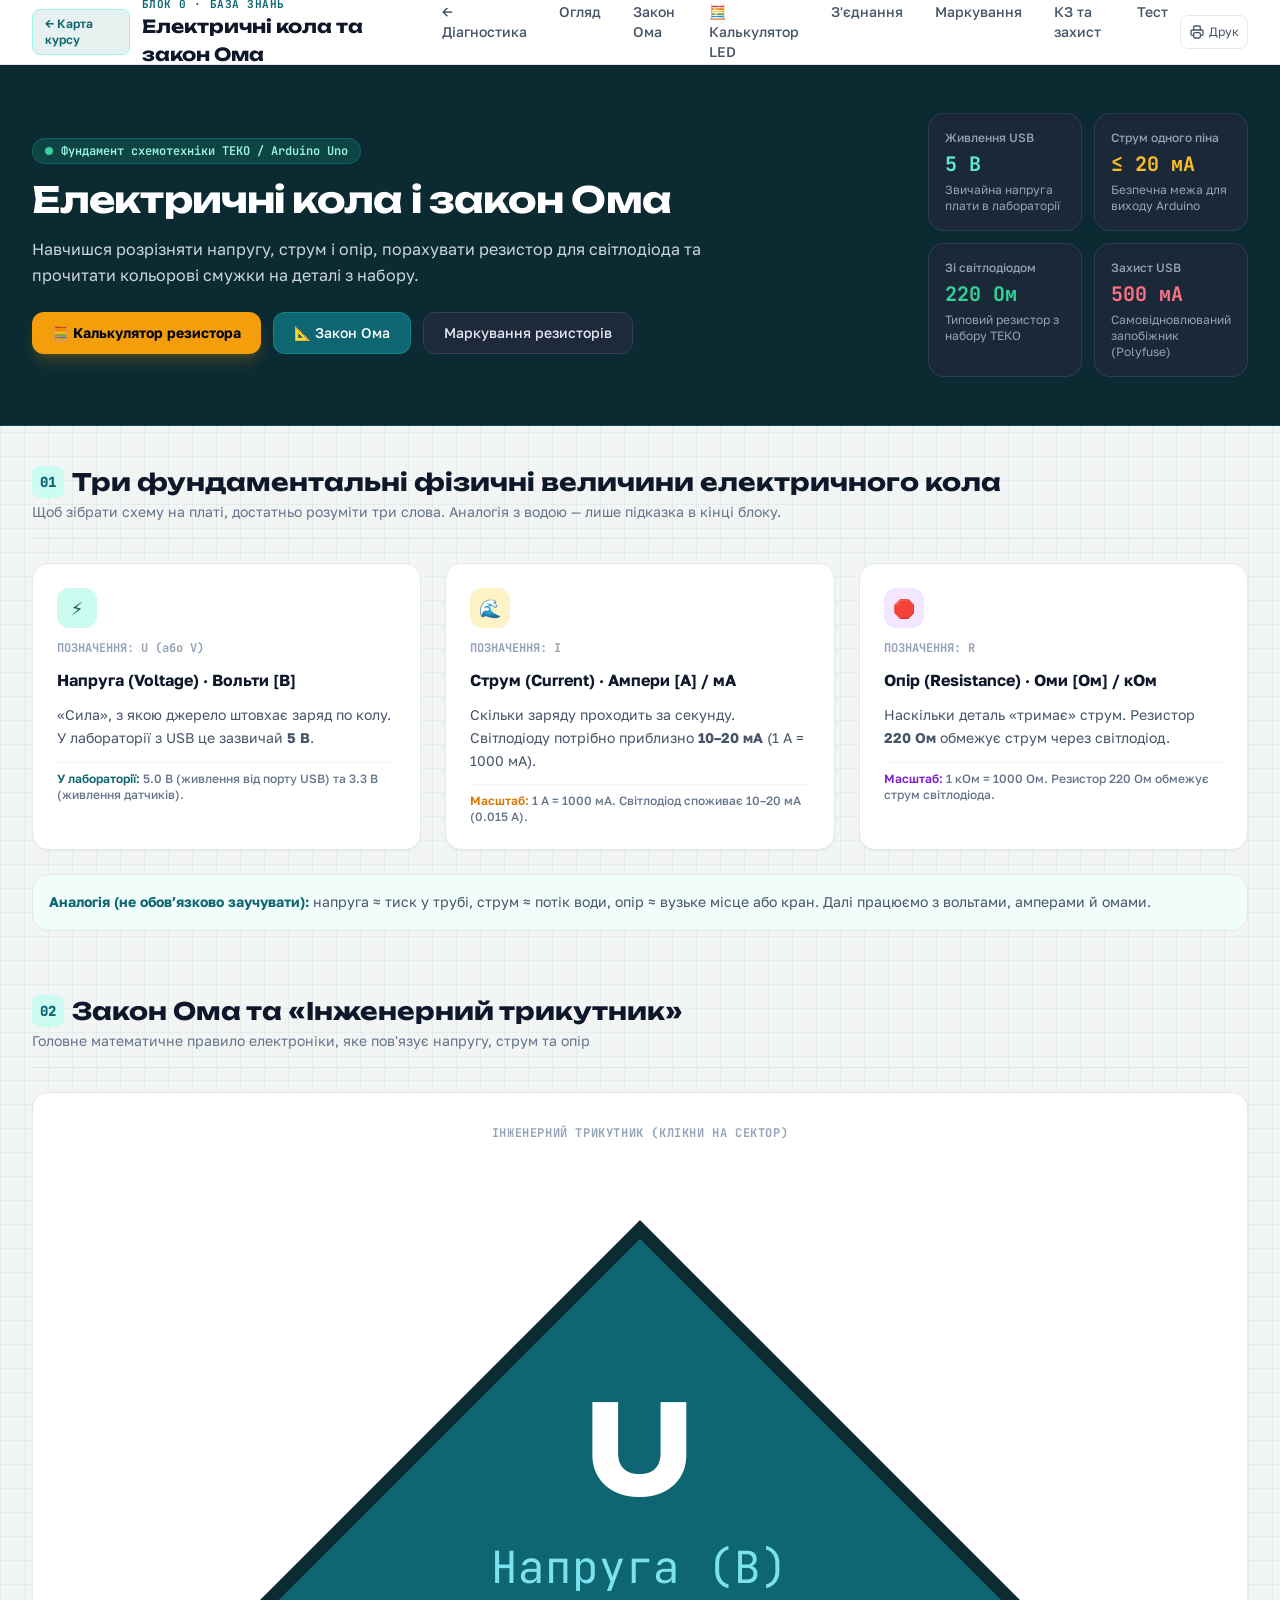
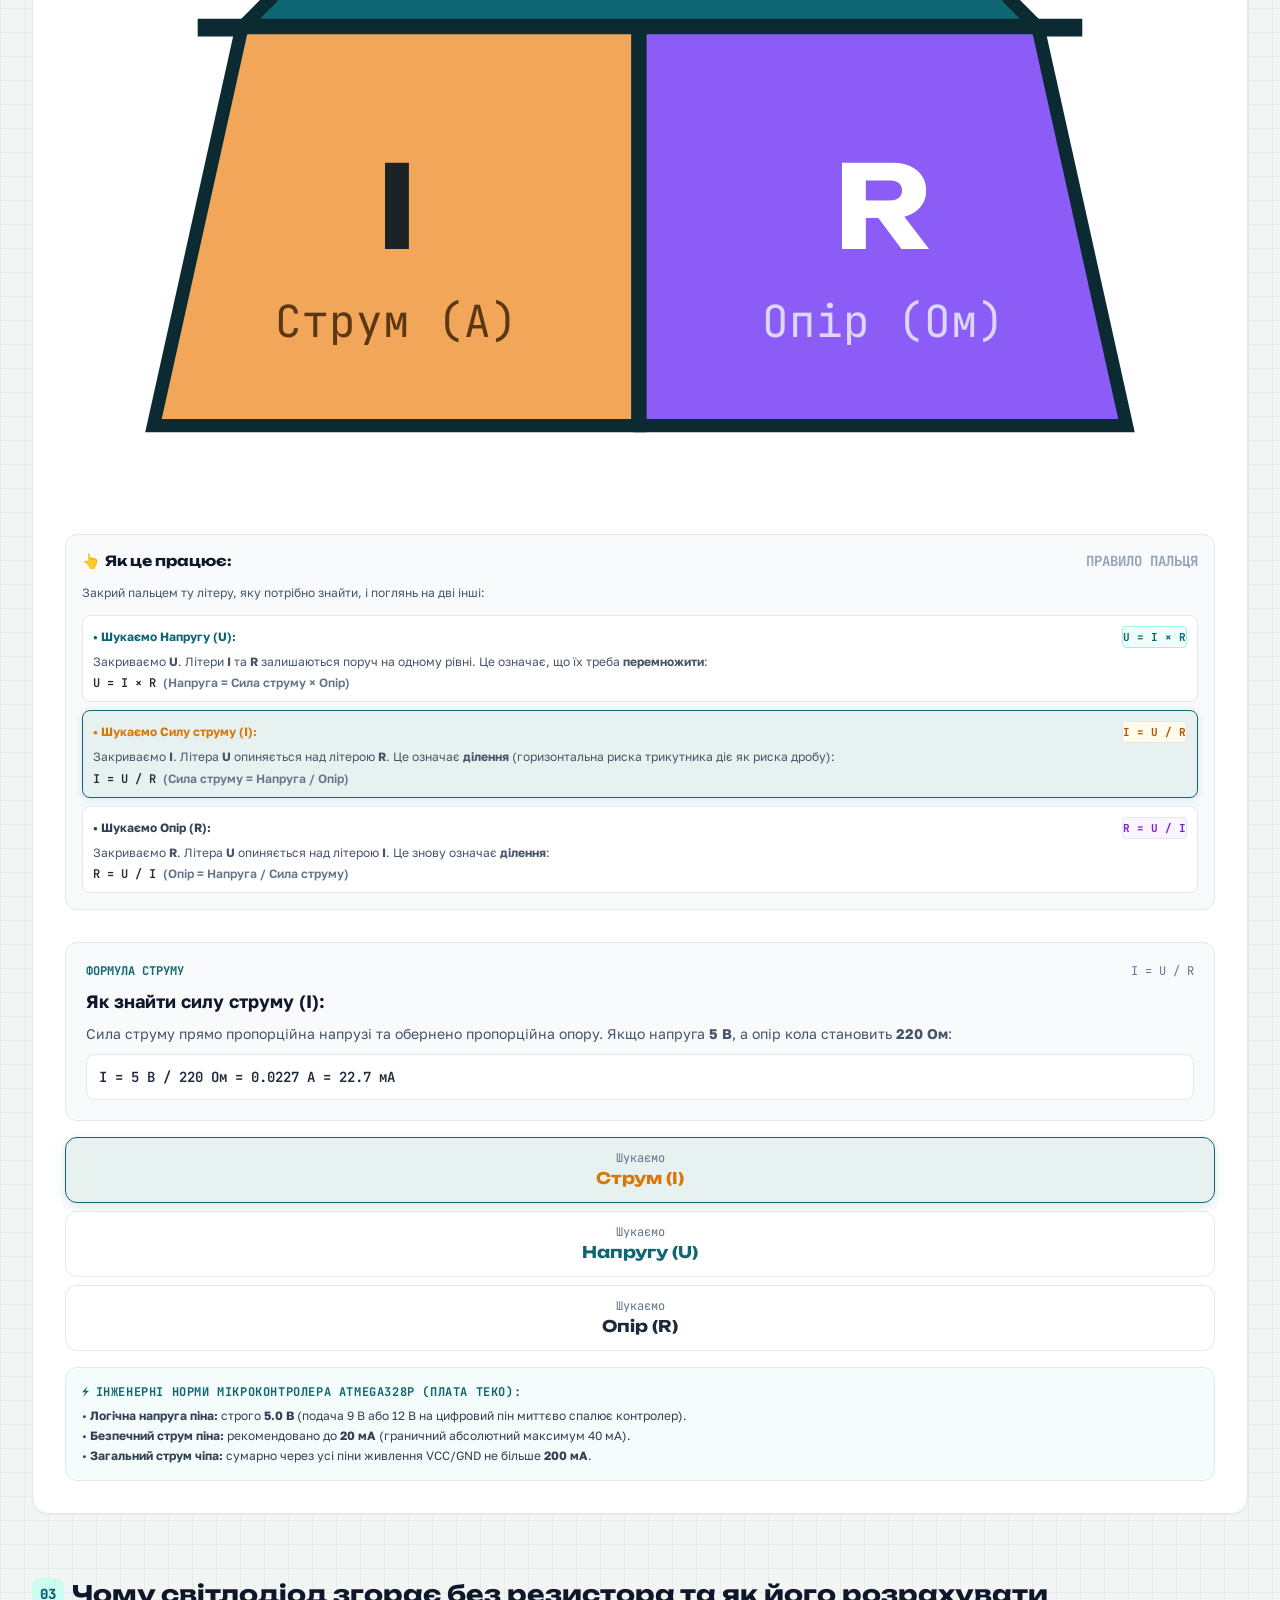
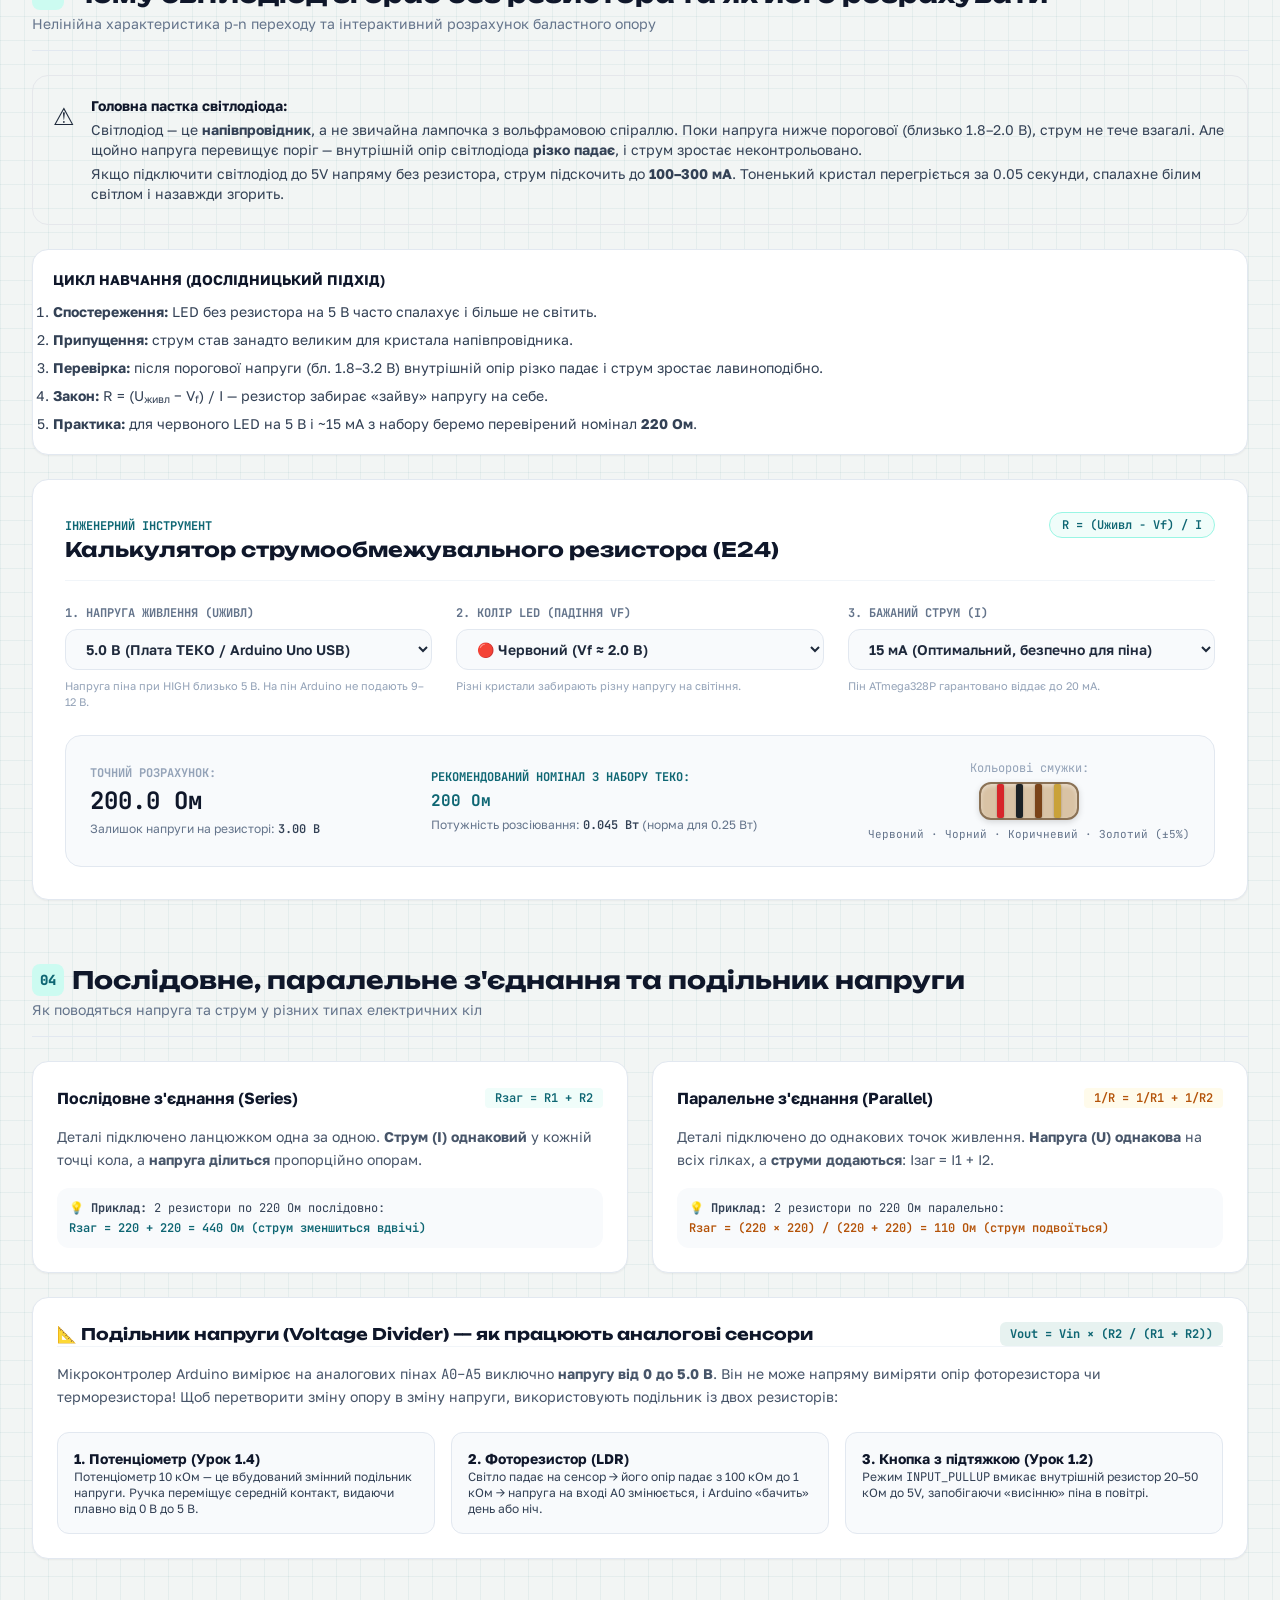
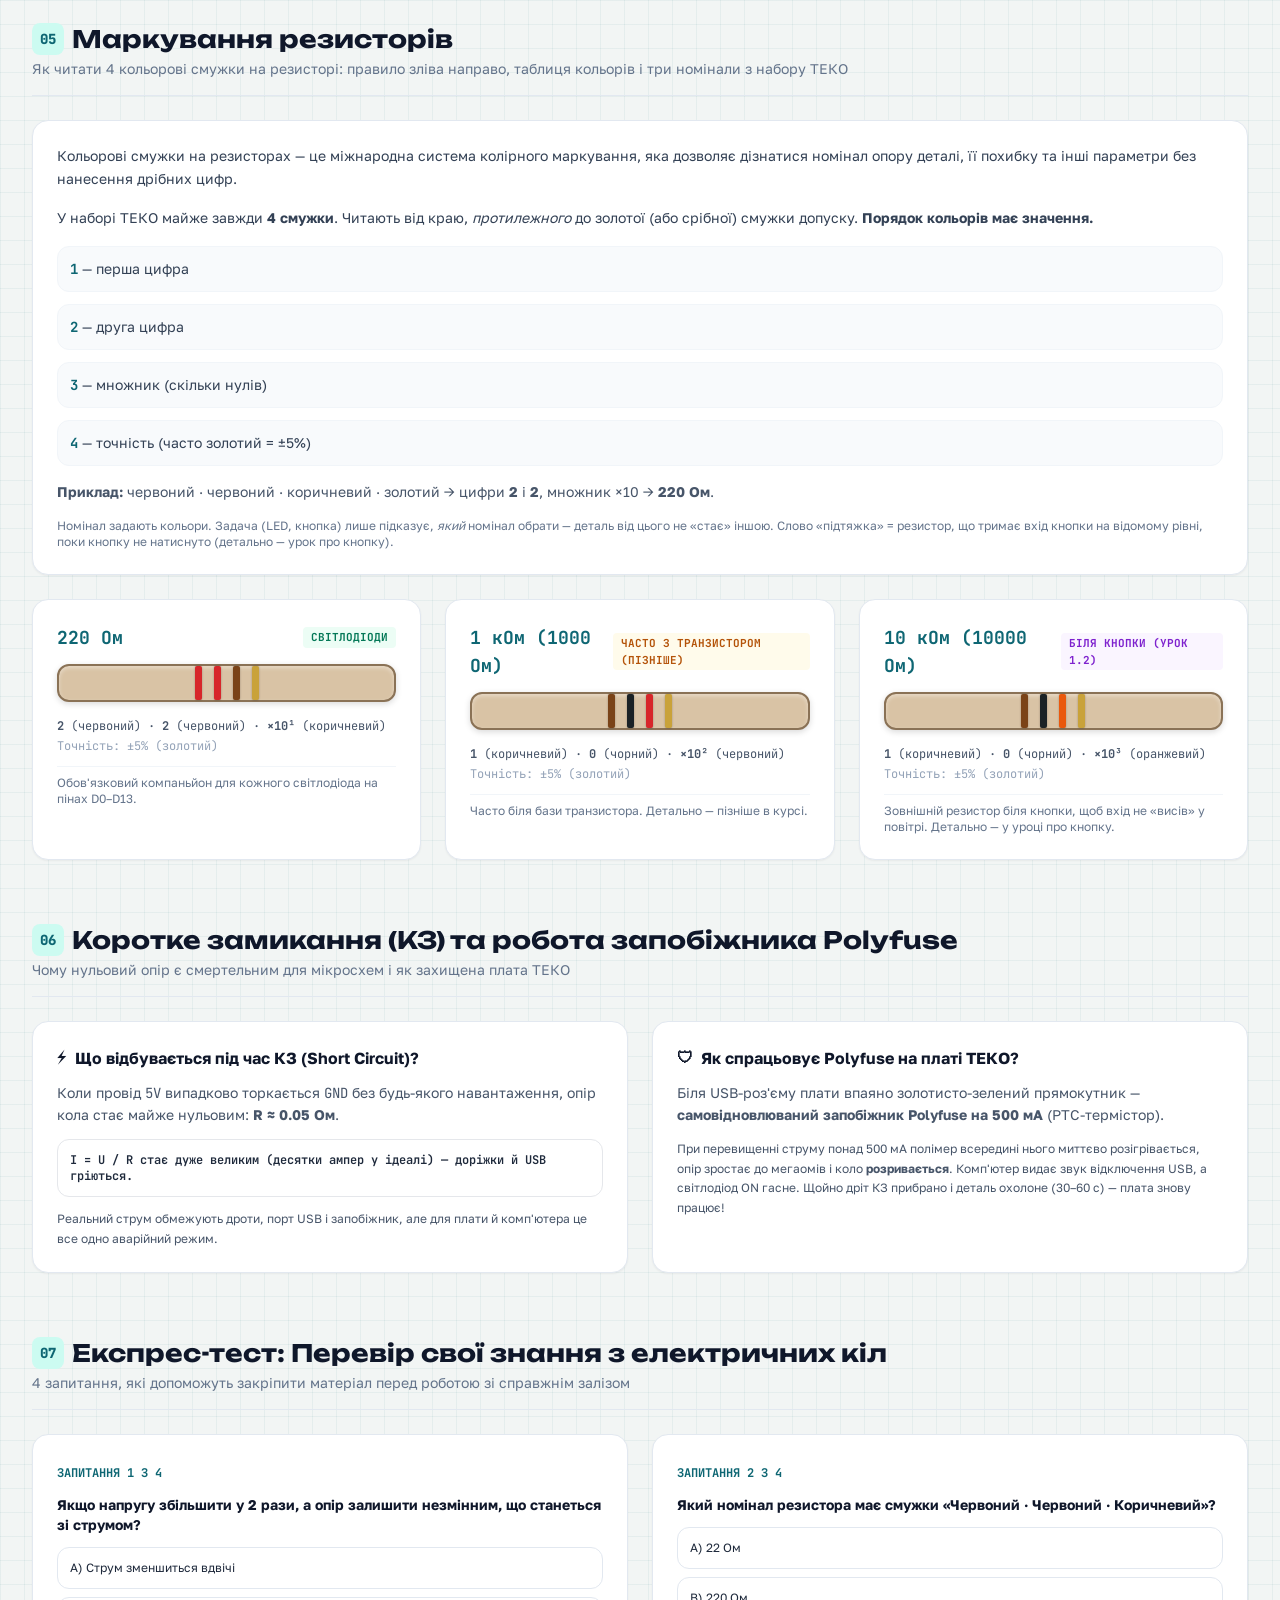
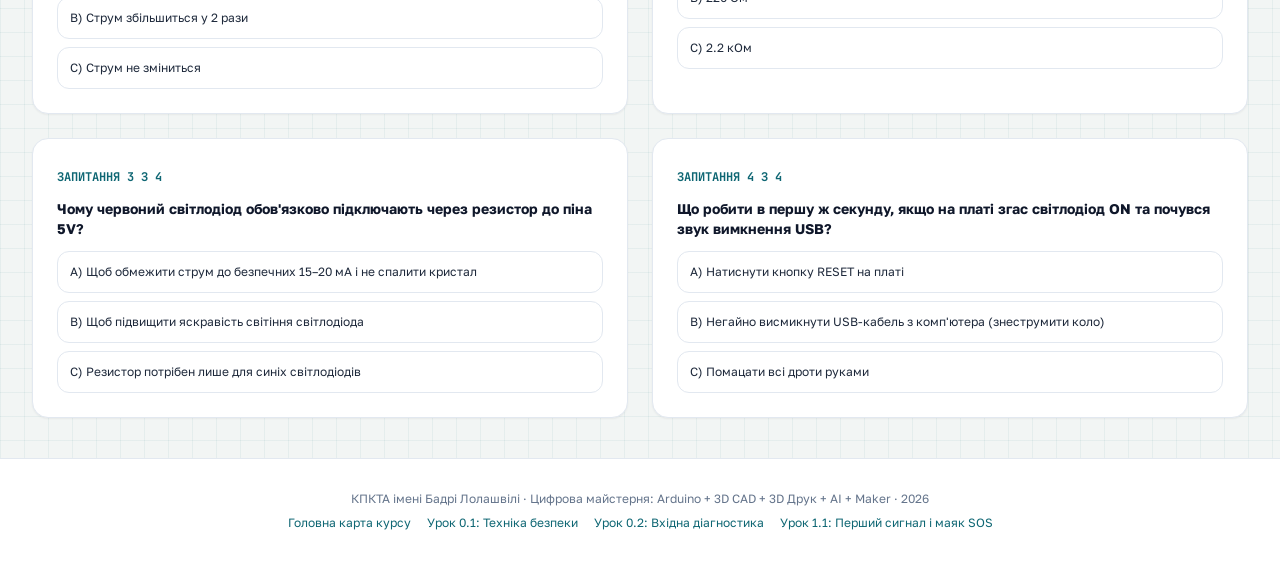
==== commit 1825e13d: "feat(guide): оновити контент довідника кіл, маркування резисторів та виправити підсвітку меню" ====
--- a/modules/00-diagnostic/guide-circuits.html
+++ b/modules/00-diagnostic/guide-circuits.html
@@ -3,7 +3,7 @@
 <head>
   <meta charset="UTF-8">
   <meta name="viewport" content="width=device-width, initial-scale=1.0">
-  <title>Електричні кола та закон Ома · Інженерний довідник мейкера · КПКТА</title>
+  <title>Електричні кола і закон Ома · База знань · КПКТА</title>
   <!-- Локальні стилі без зовнішніх CDN (автономна робота у майстерні) -->
   <link rel="stylesheet" href="../../assets/guide.css">
   <!-- Google Fonts: Unbounded, Golos Text, JetBrains Mono -->
@@ -66,15 +66,16 @@
         </div>
 
         <nav class="hidden md:flex space-x-1 lg:space-x-2 text-sm font-medium">
-          <a href="#overview" class="px-3 py-2 rounded-lg text-slate-600 hover:text-pcb hover:bg-slate-100 transition">Огляд</a>
-          <a href="#ohm-law" class="px-3 py-2 rounded-lg text-slate-600 hover:text-pcb hover:bg-slate-100 transition">Закон Ома</a>
-          <a href="#led-calc" class="px-3 py-2 rounded-lg bg-teal-50 text-pcb font-semibold border border-teal-200 hover:bg-teal-100 transition flex items-center gap-1">
+          <a href="lesson-diag.html" class="px-3 py-2 rounded-lg text-slate-600 hover:text-pcb hover:bg-slate-100 transition whitespace-nowrap">← Діагностика</a>
+          <a href="#overview" class="px-3 py-2 rounded-lg text-slate-600 hover:text-pcb hover:bg-slate-100 transition whitespace-nowrap">Огляд</a>
+          <a href="#ohm-law" class="px-3 py-2 rounded-lg text-slate-600 hover:text-pcb hover:bg-slate-100 transition whitespace-nowrap">Закон Ома</a>
+          <a href="#led-calc" class="px-3 py-2 rounded-lg text-slate-600 hover:text-pcb hover:bg-slate-100 transition flex items-center gap-1 whitespace-nowrap">
             🧮 Калькулятор LED
           </a>
-          <a href="#circuits" class="px-3 py-2 rounded-lg text-slate-600 hover:text-pcb hover:bg-slate-100 transition">З'єднання</a>
-          <a href="#resistors" class="px-3 py-2 rounded-lg text-slate-600 hover:text-pcb hover:bg-slate-100 transition">Маркування</a>
-          <a href="#safety-kz" class="px-3 py-2 rounded-lg text-slate-600 hover:text-pcb hover:bg-slate-100 transition">КЗ та захист</a>
-          <a href="#quiz" class="px-3 py-2 rounded-lg text-slate-600 hover:text-pcb hover:bg-slate-100 transition">Тест</a>
+          <a href="#circuits" class="px-3 py-2 rounded-lg text-slate-600 hover:text-pcb hover:bg-slate-100 transition whitespace-nowrap">З'єднання</a>
+          <a href="#resistors" class="px-3 py-2 rounded-lg text-slate-600 hover:text-pcb hover:bg-slate-100 transition whitespace-nowrap">Маркування</a>
+          <a href="#safety-kz" class="px-3 py-2 rounded-lg text-slate-600 hover:text-pcb hover:bg-slate-100 transition whitespace-nowrap">КЗ та захист</a>
+          <a href="#quiz" class="px-3 py-2 rounded-lg text-slate-600 hover:text-pcb hover:bg-slate-100 transition whitespace-nowrap">Тест</a>
         </nav>
 
         <div class="flex items-center space-x-2">
@@ -96,20 +97,20 @@
           Фундамент схемотехніки ТЕКО / Arduino Uno
         </div>
         <h2 class="text-2xl sm:text-4xl font-bold tracking-tight leading-tight font-display">
-          Електричні кола, закон Ома та розрахунок навантаження
+          Електричні кола і закон Ома
         </h2>
         <p class="text-slate-300 text-base leading-relaxed">
-          Практичний інженерний посібник: фізичний зміст напруги (U), струму (I) та опору (R), розрахунок струмообмежувальних резисторів для світлодіодів, інтерактивний калькулятор номіналів та захист від короткого замикання.
+          Навчишся розрізняти напругу, струм і опір, порахувати резистор для світлодіода та прочитати кольорові смужки на деталі з набору.
         </p>
         <div class="flex flex-wrap gap-3 pt-2">
           <a href="#led-calc" class="inline-flex items-center px-5 py-2.5 rounded-xl bg-amber-500 hover:bg-amber-600 text-slate-950 font-bold transition shadow-lg shadow-amber-500/20 text-sm">
-            🧮 Інтерактивний калькулятор резистора
+            🧮 Калькулятор резистора
           </a>
           <a href="#ohm-law" class="inline-flex items-center px-5 py-2.5 rounded-xl bg-pcb hover:bg-pcb-hover text-white font-medium transition border border-teal-500/40 text-sm">
-            📐 Трикутник закону Ома
+            📐 Закон Ома
           </a>
-          <a href="lesson-diag.html" class="inline-flex items-center px-5 py-2.5 rounded-xl bg-slate-800 hover:bg-slate-700 text-slate-200 font-medium transition border border-slate-700 text-sm">
-            ← До вхідної діагностики
+          <a href="#resistors" class="inline-flex items-center px-5 py-2.5 rounded-xl bg-slate-800 hover:bg-slate-700 text-slate-200 font-medium transition border border-slate-700 text-sm">
+            Маркування резисторів
           </a>
         </div>
       </div>
@@ -117,24 +118,24 @@
       <!-- Швидкі індикатори лабораторії -->
       <div class="grid grid-cols-2 gap-3 w-full lg:w-80">
         <div class="bg-slate-800/80 p-4 rounded-2xl border border-slate-700/80 shadow-inner">
-          <div class="text-xs text-slate-400 font-medium">Напруга USB</div>
-          <div class="text-xl font-bold text-teal-300 font-mono mt-1">5.00 В</div>
-          <div class="text-xs text-slate-400 mt-1">Безпечно для тіла</div>
+          <div class="text-xs text-slate-400 font-medium">Живлення USB</div>
+          <div class="text-xl font-bold text-teal-300 font-mono mt-1">5 В</div>
+          <div class="text-xs text-slate-400 mt-1">Звичайна напруга плати в лабораторії</div>
         </div>
         <div class="bg-slate-800/80 p-4 rounded-2xl border border-slate-700/80 shadow-inner">
           <div class="text-xs text-slate-400 font-medium">Струм одного піна</div>
-          <div class="text-xl font-bold text-amber-400 font-mono mt-1">до 20 мА</div>
-          <div class="text-xs text-slate-400 mt-1">Піковий макс: 40 мА</div>
+          <div class="text-xl font-bold text-amber-400 font-mono mt-1">≤ 20 мА</div>
+          <div class="text-xs text-slate-400 mt-1">Безпечна межа для виходу Arduino</div>
         </div>
         <div class="bg-slate-800/80 p-4 rounded-2xl border border-slate-700/80 shadow-inner">
-          <div class="text-xs text-slate-400 font-medium">Базовий резистор LED</div>
+          <div class="text-xs text-slate-400 font-medium">Зі світлодіодом</div>
           <div class="text-xl font-bold text-emerald-400 font-mono mt-1">220 Ом</div>
-          <div class="text-xs text-slate-400 mt-1">Черв-Черв-Коричн</div>
+          <div class="text-xs text-slate-400 mt-1">Типовий резистор з набору ТЕКО</div>
         </div>
         <div class="bg-slate-800/80 p-4 rounded-2xl border border-slate-700/80 shadow-inner">
-          <div class="text-xs text-slate-400 font-medium">Захист Polyfuse</div>
+          <div class="text-xs text-slate-400 font-medium">Захист USB</div>
           <div class="text-xl font-bold text-rose-400 font-mono mt-1">500 мА</div>
-          <div class="text-xs text-slate-400 mt-1">Самовідновлюваний</div>
+          <div class="text-xs text-slate-400 mt-1">Самовідновлюваний запобіжник (Polyfuse)</div>
         </div>
       </div>
     </div>
@@ -148,9 +149,9 @@
       <div class="border-b border-slate-200 pb-4">
         <h3 class="text-xl sm:text-2xl font-bold text-slate-900 flex items-center gap-2 font-display">
           <span class="w-8 h-8 rounded-lg bg-teal-100 text-pcb flex items-center justify-center text-sm font-extrabold font-mono">01</span>
-          Три фундаментальні величини (Гідравлічна модель)
+          Три фундаментальні фізичні величини електричного кола
         </h3>
-        <p class="text-sm text-slate-500 mt-1">Уявити струм набагато легше через аналогію зі звичайним водопроводом</p>
+        <p class="text-sm text-slate-500 mt-1">Щоб зібрати схему на платі, достатньо розуміти три слова. Аналогія з водою — лише підказка в кінці блоку.</p>
       </div>
 
       <div class="grid grid-cols-1 md:grid-cols-3 gap-6">
@@ -162,7 +163,7 @@
           <div class="text-xs font-mono font-bold text-slate-400">ПОЗНАЧЕННЯ: U (або V)</div>
           <h4 class="font-bold text-slate-900 text-base">Напруга (Voltage) · Вольти [В]</h4>
           <p class="text-sm text-slate-600 leading-relaxed">
-            <strong>Гідравлічна аналогія:</strong> це <em>тиск води</em> у трубі або висота водонапірної вежі. Чим вищий тиск, тим сильніше електричні заряди прагнуть рухатися по дротах.
+            «Сила», з якою джерело штовхає заряд по колу. У лабораторії з USB це зазвичай <strong>5&nbsp;В</strong>.
           </p>
           <div class="pt-2 border-t border-slate-100 text-xs text-slate-500 font-medium">
             <span class="text-pcb font-semibold">У лабораторії:</span> 5.0 В (живлення від порту USB) та 3.3 В (живлення датчиків).
@@ -177,7 +178,7 @@
           <div class="text-xs font-mono font-bold text-slate-400">ПОЗНАЧЕННЯ: I</div>
           <h4 class="font-bold text-slate-900 text-base">Струм (Current) · Ампери [А] / мА</h4>
           <p class="text-sm text-slate-600 leading-relaxed">
-            <strong>Гідравлічна аналогія:</strong> це <em>швидкість потоку води</em> (кількість літрів за секунду). Кількість електронів, які протікають через поперечний переріз провідника за 1 секунду.
+            Скільки заряду проходить за секунду. Світлодіоду потрібно приблизно <strong>10–20&nbsp;мА</strong> (1&nbsp;А = 1000&nbsp;мА).
           </p>
           <div class="pt-2 border-t border-slate-100 text-xs text-slate-500 font-medium">
             <span class="text-amber-600 font-semibold">Масштаб:</span> 1 А = 1000 мА. Світлодіод споживає 10–20 мА (0.015 А).
@@ -192,13 +193,20 @@
           <div class="text-xs font-mono font-bold text-slate-400">ПОЗНАЧЕННЯ: R</div>
           <h4 class="font-bold text-slate-900 text-base">Опір (Resistance) · Оми [Ом] / кОм</h4>
           <p class="text-sm text-slate-600 leading-relaxed">
-            <strong>Гідравлічна аналогія:</strong> це <em>звуження труби або кран</em>, який чинить перешкоду потоку води. Чим більший опір, тим менший струм здатний пройти за однакової напруги.
+            Наскільки деталь «тримає» струм. Резистор <strong>220&nbsp;Ом</strong> обмежує струм через світлодіод.
           </p>
           <div class="pt-2 border-t border-slate-100 text-xs text-slate-500 font-medium">
             <span class="text-purple-700 font-semibold">Масштаб:</span> 1 кОм = 1000 Ом. Резистор 220 Ом обмежує струм світлодіода.
           </div>
         </div>
       </div>
+    
+      <div class="bg-teal-50 border border-teal-100 rounded-2xl p-4 text-sm text-slate-600 leading-relaxed">
+        <strong class="text-pcb">Аналогія (не обов’язково заучувати):</strong>
+        напруга ≈ тиск у трубі, струм ≈ потік води, опір ≈ вузьке місце або кран.
+        Далі працюємо з вольтами, амперами й омами.
+      </div>
+
     </section>
 
     <!-- РОЗДІЛ 2: Закон Ома -->
@@ -356,12 +364,23 @@
         <div class="space-y-1 text-sm text-slate-700">
           <h5 class="font-bold text-slate-900">Головна пастка світлодіода:</h5>
           <p>
-            Світлодіод — це <strong>напівпровідник</strong>, а не звичайна лампочка з вольфрамовою спіраллю. Поки напруга нижче порогової (близько 1.8–2.0 В), струм не тече взагалі. Але щойно напруга перевищує поріг — внутрішній опір світлодіода <strong>миттєво падає майже до нуля</strong>!
+            Світлодіод — це <strong>напівпровідник</strong>, а не звичайна лампочка з вольфрамовою спіраллю. Поки напруга нижче порогової (близько 1.8–2.0 В), струм не тече взагалі. Але щойно напруга перевищує поріг — внутрішній опір світлодіода <strong>різко падає</strong>, і струм зростає неконтрольовано.
           </p>
           <p>
             Якщо підключити світлодіод до 5V напряму без резистора, струм підскочить до <strong>100–300 мА</strong>. Тоненький кристал перегріється за 0.05 секунди, спалахне білим світлом і назавжди згорить.
           </p>
         </div>
+      </div>
+
+      <div class="bg-white rounded-2xl border border-slate-200 shadow-sm p-5 space-y-3">
+        <h4 class="font-bold text-slate-900 text-sm uppercase tracking-wide text-pcb">Цикл навчання (дослідницький підхід)</h4>
+        <ol class="space-y-2 text-sm text-slate-700 list-decimal pl-5">
+          <li><strong>Спостереження:</strong> LED без резистора на 5&nbsp;В часто спалахує і більше не світить.</li>
+          <li><strong>Припущення:</strong> струм став занадто великим для кристала напівпровідника.</li>
+          <li><strong>Перевірка:</strong> після порогової напруги (бл. 1.8–3.2&nbsp;В) внутрішній опір різко падає і струм зростає лавиноподібно.</li>
+          <li><strong>Закон:</strong> R = (U<sub>живл</sub> − V<sub>f</sub>) / I — резистор забирає «зайву» напругу на себе.</li>
+          <li><strong>Практика:</strong> для червоного LED на 5&nbsp;В і ~15&nbsp;мА з набору беремо перевірений номінал <strong>220&nbsp;Ом</strong>.</li>
+        </ol>
       </div>
 
       <!-- Інтерактивний калькулятор -->
@@ -383,10 +402,8 @@
             <select id="calc-vin" class="w-full bg-slate-50 border border-slate-200 rounded-xl px-4 py-2.5 text-sm font-semibold text-slate-800 focus:outline-none focus:ring-2 focus:ring-pcb">
               <option value="5.0" selected>5.0 В (Плата ТЕКО / Arduino Uno USB)</option>
               <option value="3.3">3.3 В (ESP32 / Raspberry Pi Pico / 3.3V)</option>
-              <option value="9.0">9.0 В (Батарейка «Крона»)</option>
-              <option value="12.0">12.0 В (Блок живлення 12V / Автомобіль)</option>
             </select>
-            <p class="text-[11px] text-slate-400">Напруга цифрового піна Arduino становить рівно 5.0 В.</p>
+            <p class="text-[11px] text-slate-400">Напруга піна при HIGH близько 5&nbsp;В. На пін Arduino не подають 9–12&nbsp;В.</p>
           </div>
 
           <!-- Поле 2: Колір світлодіода -->
@@ -516,9 +533,31 @@
       <div class="border-b border-slate-200 pb-4">
         <h3 class="text-xl sm:text-2xl font-bold text-slate-900 flex items-center gap-2 font-display">
           <span class="w-8 h-8 rounded-lg bg-teal-100 text-pcb flex items-center justify-center text-sm font-extrabold font-mono">05</span>
-          Шпаргалка кольорового маркування 4-смугових резисторів
+          Маркування резисторів
         </h3>
-        <p class="text-sm text-slate-500 mt-1">Як за 2 секунди відрізнити 220 Ом від 10 кОм у коробці з деталями ТЕКО</p>
+        <p class="text-sm text-slate-500 mt-1">Як читати 4 кольорові смужки на резисторі: правило зліва направо, таблиця кольорів і три номінали з набору ТЕКО</p>
+      </div>
+
+      <div class="bg-white rounded-2xl border border-slate-200 shadow-sm p-6 space-y-4">
+        <p class="text-sm text-slate-700 leading-relaxed">
+          Кольорові смужки на резисторах — це міжнародна система колірного маркування, яка дозволяє дізнатися номінал опору деталі, її похибку та інші параметри без нанесення дрібних цифр.
+        </p>
+        <p class="text-sm text-slate-700 leading-relaxed">
+          У наборі ТЕКО майже завжди <strong>4 смужки</strong>. Читають від краю, <em>протилежного</em> до золотої (або срібної) смужки допуску. <strong>Порядок кольорів має значення.</strong>
+        </p>
+        <ol class="grid sm:grid-cols-2 gap-3 text-sm text-slate-700 list-none p-0 m-0">
+          <li class="bg-slate-50 rounded-xl border border-slate-100 p-3"><span class="font-mono font-bold text-pcb">1</span> — перша цифра</li>
+          <li class="bg-slate-50 rounded-xl border border-slate-100 p-3"><span class="font-mono font-bold text-pcb">2</span> — друга цифра</li>
+          <li class="bg-slate-50 rounded-xl border border-slate-100 p-3"><span class="font-mono font-bold text-pcb">3</span> — множник (скільки нулів)</li>
+          <li class="bg-slate-50 rounded-xl border border-slate-100 p-3"><span class="font-mono font-bold text-pcb">4</span> — точність (часто золотий = ±5%)</li>
+        </ol>
+        <p class="text-sm text-slate-600">
+          <strong>Приклад:</strong> червоний · червоний · коричневий · золотий → цифри <strong>2</strong> і <strong>2</strong>, множник ×10 → <strong>220&nbsp;Ом</strong>.
+        </p>
+        <p class="text-xs text-slate-500">
+          Номінал задають кольори. Задача (LED, кнопка) лише підказує, <em>який</em> номінал обрати — деталь від цього не «стає» іншою.
+          Слово «підтяжка» = резистор, що тримає вхід кнопки на відомому рівні, поки кнопку не натиснуто (детально — урок про кнопку).
+        </p>
       </div>
 
       <div class="grid grid-cols-1 md:grid-cols-3 gap-6">
@@ -547,7 +586,7 @@
         <div class="bg-white p-6 rounded-2xl border border-slate-200 shadow-sm space-y-3">
           <div class="flex items-center justify-between">
             <span class="text-lg font-bold font-mono text-pcb">1 кОм (1000 Ом)</span>
-            <span class="text-[11px] font-mono uppercase px-2 py-0.5 rounded bg-amber-50 text-amber-700 font-bold">Транзистори</span>
+            <span class="text-[11px] font-mono uppercase px-2 py-0.5 rounded bg-amber-50 text-amber-700 font-bold">Часто з транзистором (пізніше)</span>
           </div>
           <div class="resistor-body w-full">
             <span class="color-band" style="background:#7A4318"></span>
@@ -560,7 +599,7 @@
             <div class="text-slate-400">Точність: ±5% (золотий)</div>
           </div>
           <p class="text-xs text-slate-500 pt-2 border-t border-slate-100">
-            Використовується для бази біполярних транзисторів і захисту оптопар.
+            Часто біля бази транзистора. Детально — пізніше в курсі.
           </p>
         </div>
 
@@ -568,7 +607,7 @@
         <div class="bg-white p-6 rounded-2xl border border-slate-200 shadow-sm space-y-3">
           <div class="flex items-center justify-between">
             <span class="text-lg font-bold font-mono text-pcb">10 кОм (10000 Ом)</span>
-            <span class="text-[11px] font-mono uppercase px-2 py-0.5 rounded bg-purple-50 text-purple-700 font-bold">Підтяжка кнопок</span>
+            <span class="text-[11px] font-mono uppercase px-2 py-0.5 rounded bg-purple-50 text-purple-700 font-bold">Біля кнопки (урок 1.2)</span>
           </div>
           <div class="resistor-body w-full">
             <span class="color-band" style="background:#7A4318"></span>
@@ -581,7 +620,7 @@
             <div class="text-slate-400">Точність: ±5% (золотий)</div>
           </div>
           <p class="text-xs text-slate-500 pt-2 border-t border-slate-100">
-            Зовнішній Pull-up / Pull-down резистор для тактових кнопок та фотосенсорів.
+            Зовнішній резистор біля кнопки, щоб вхід не «висів» у повітрі. Детально — у уроці про кнопку.
           </p>
         </div>
       </div>
@@ -606,10 +645,10 @@
             Коли провід <code>5V</code> випадково торкається <code>GND</code> без будь-якого навантаження, опір кола стає майже нульовим: <strong>R ≈ 0.05 Ом</strong>.
           </p>
           <div class="p-3 bg-rose-50 border border-rose-200 rounded-xl font-mono text-xs text-rose-800 font-semibold">
-            I = 5 В / 0.05 Ом = 100 А (теоретично!)
+            I = U / R стає дуже великим (десятки ампер у ідеалі) — доріжки й USB гріються.
           </div>
           <p class="text-xs text-slate-600 leading-relaxed">
-            Такий струм миттєво плавить доріжки друкованої плати та спалює транзистори USB-контролера комп'ютера.
+            Реальний струм обмежують дроти, порт USB і запобіжник, але для плати й комп'ютера це все одно аварійний режим.
           </p>
         </div>
 
@@ -906,6 +945,43 @@
         }
       });
     });
+
+    // 4. ScrollSpy: підсвічування пункту меню тільки коли розділ дійсно активний
+    var navLinks = document.querySelectorAll("header nav a[href^='#']");
+    var sections = [];
+    navLinks.forEach(function(link) {
+      var id = link.getAttribute("href").replace("#", "");
+      var sec = document.getElementById(id);
+      if (sec) sections.push({ id: id, el: sec, link: link });
+    });
+
+    function updateActiveNav() {
+      var scrollPos = window.scrollY + 120;
+      var currentId = "";
+
+      if (window.scrollY >= 200) {
+        sections.forEach(function(item) {
+          var top = item.el.offsetTop;
+          var height = item.el.offsetHeight;
+          if (scrollPos >= top && scrollPos < top + height) {
+            currentId = item.id;
+          }
+        });
+      }
+
+      sections.forEach(function(item) {
+        if (currentId && item.id === currentId) {
+          item.link.classList.add("bg-teal-50", "text-pcb", "font-semibold");
+          item.link.classList.remove("text-slate-600");
+        } else {
+          item.link.classList.remove("bg-teal-50", "text-pcb", "font-semibold");
+          item.link.classList.add("text-slate-600");
+        }
+      });
+    }
+
+    window.addEventListener("scroll", updateActiveNav, { passive: true });
+    updateActiveNav();
   })();
   </script>
 </body>
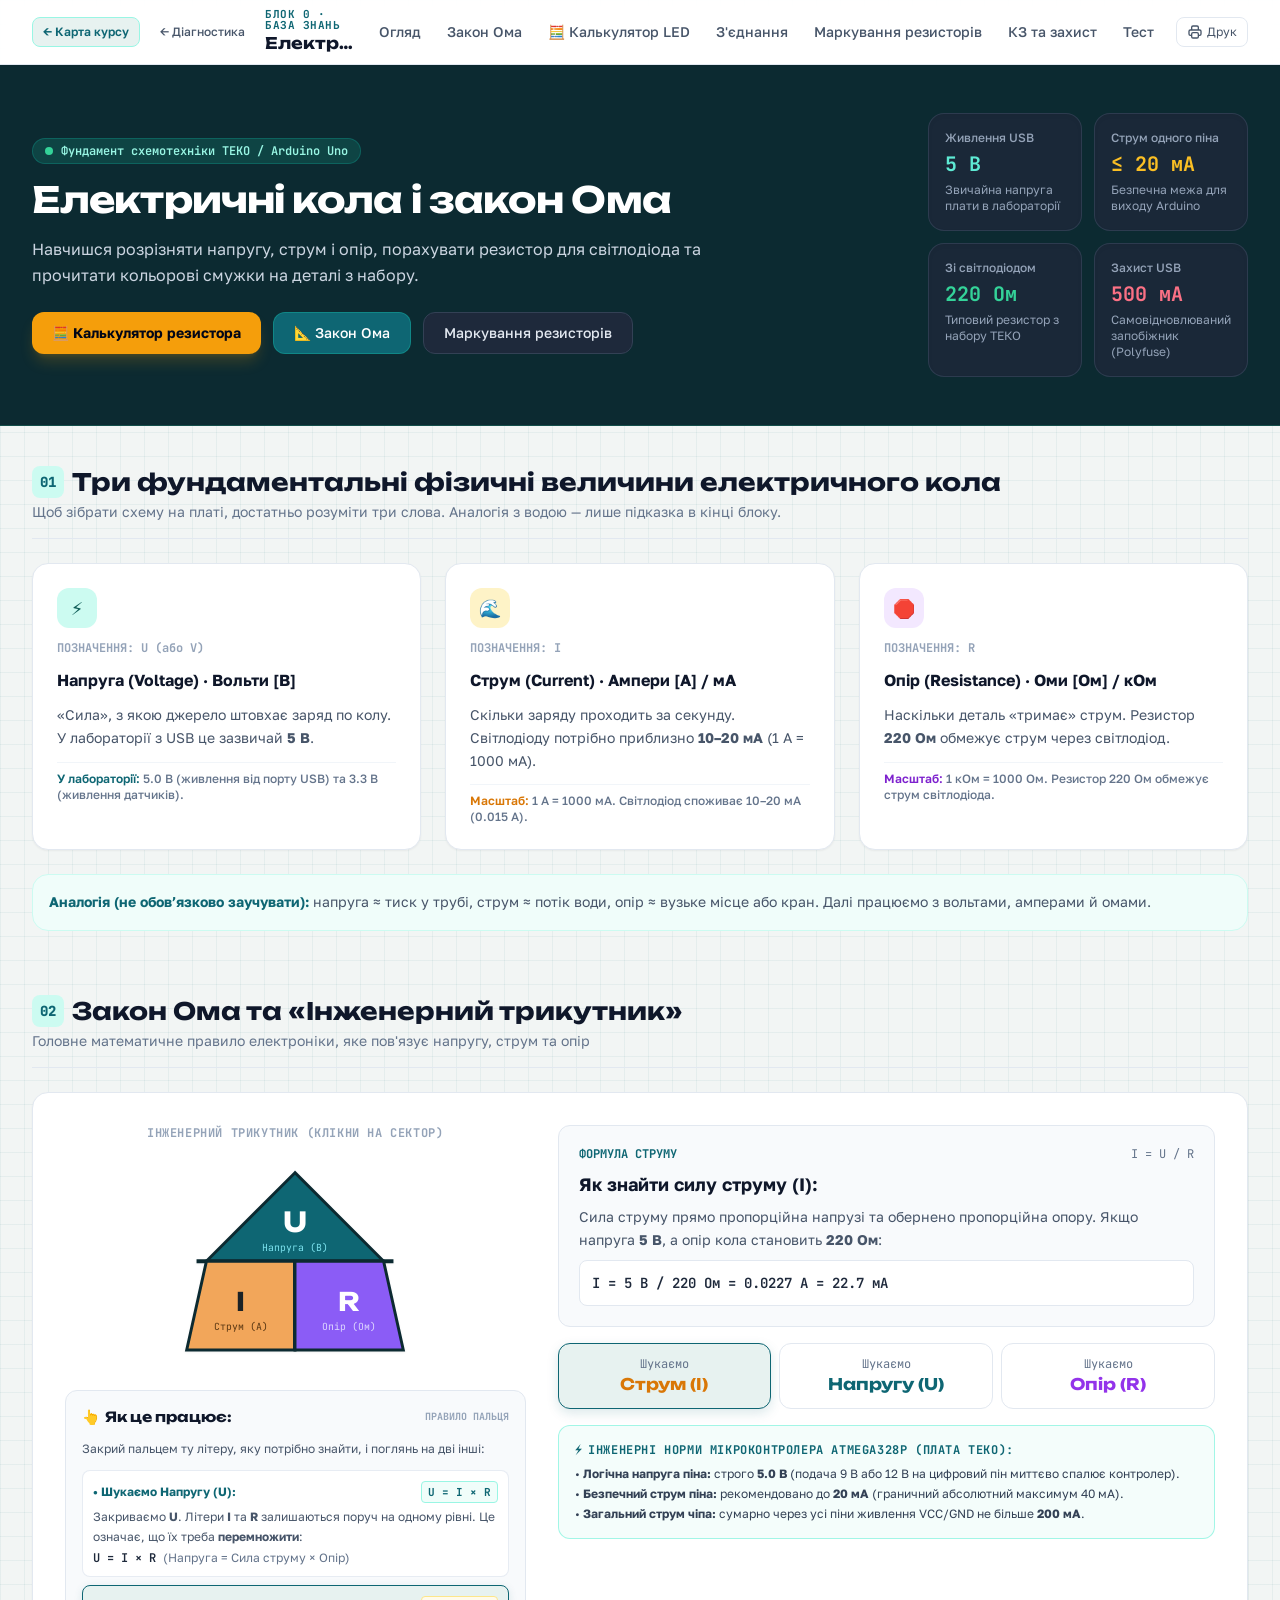
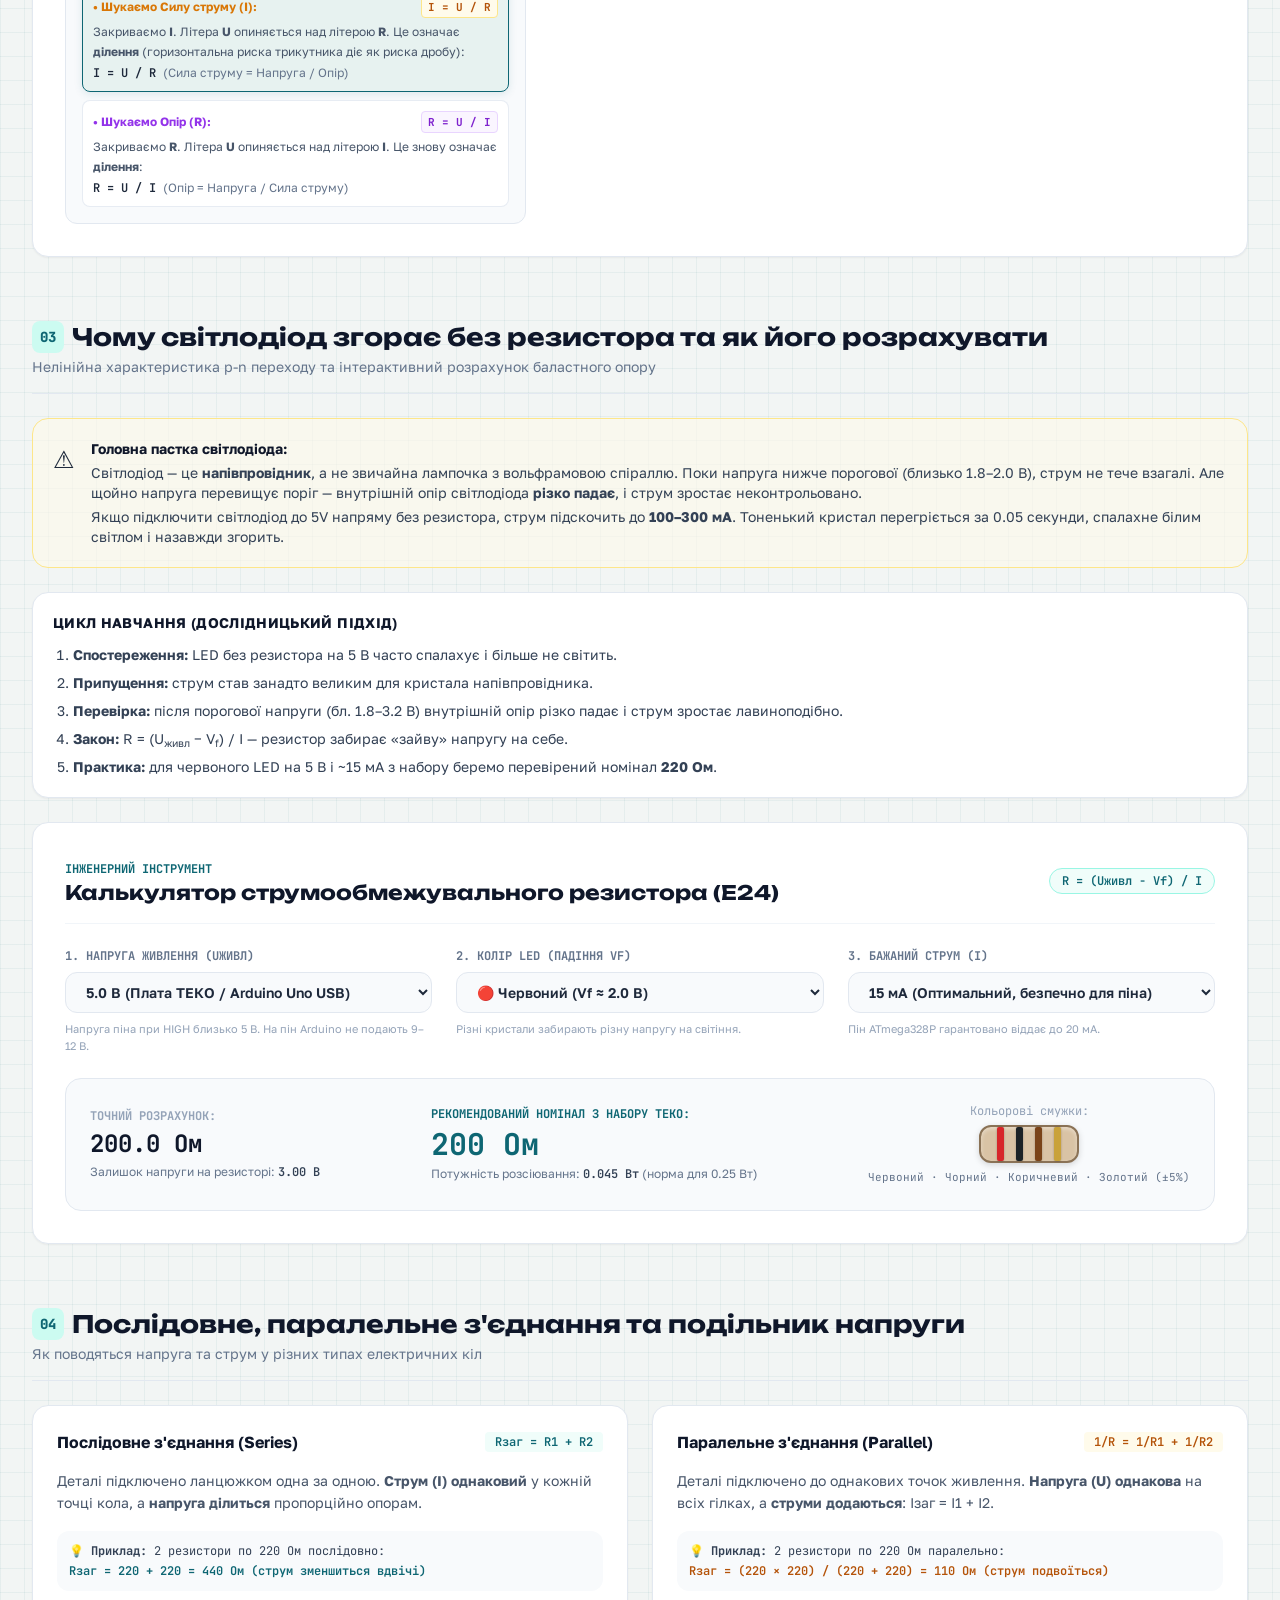
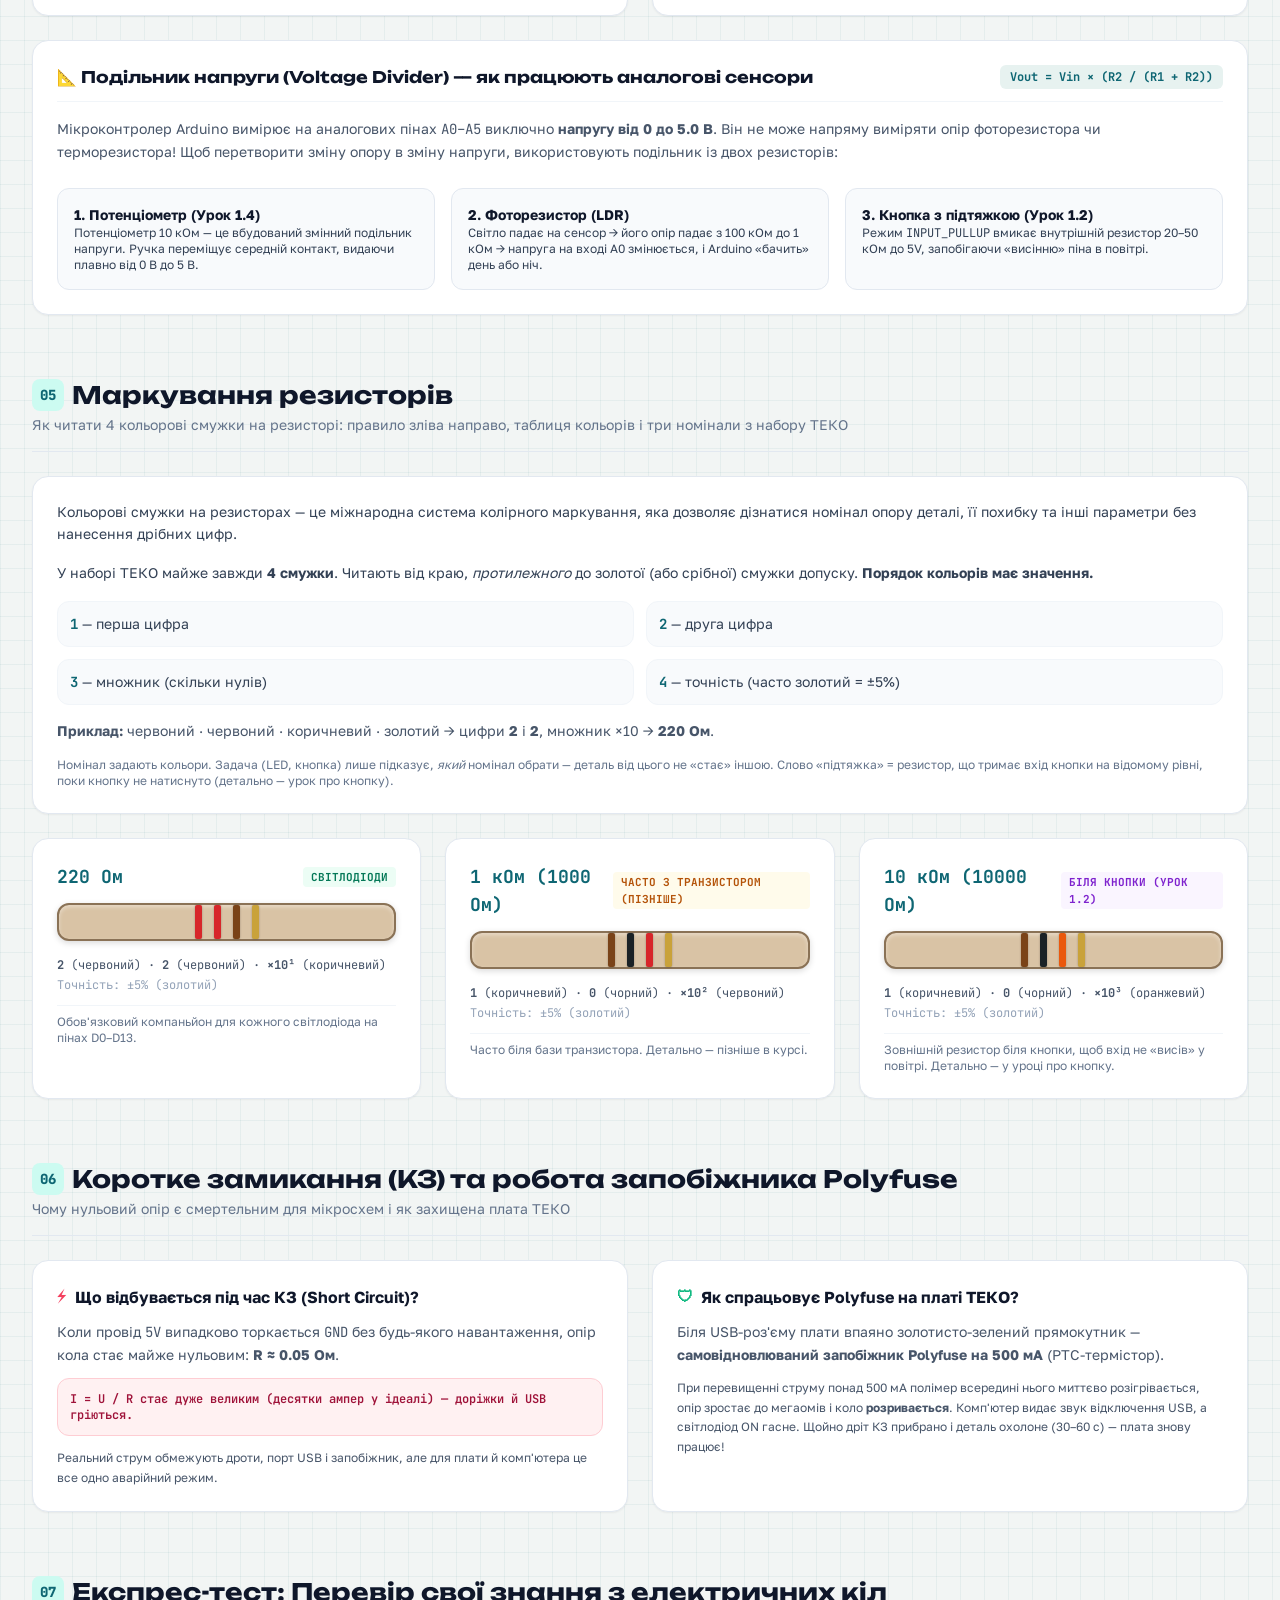
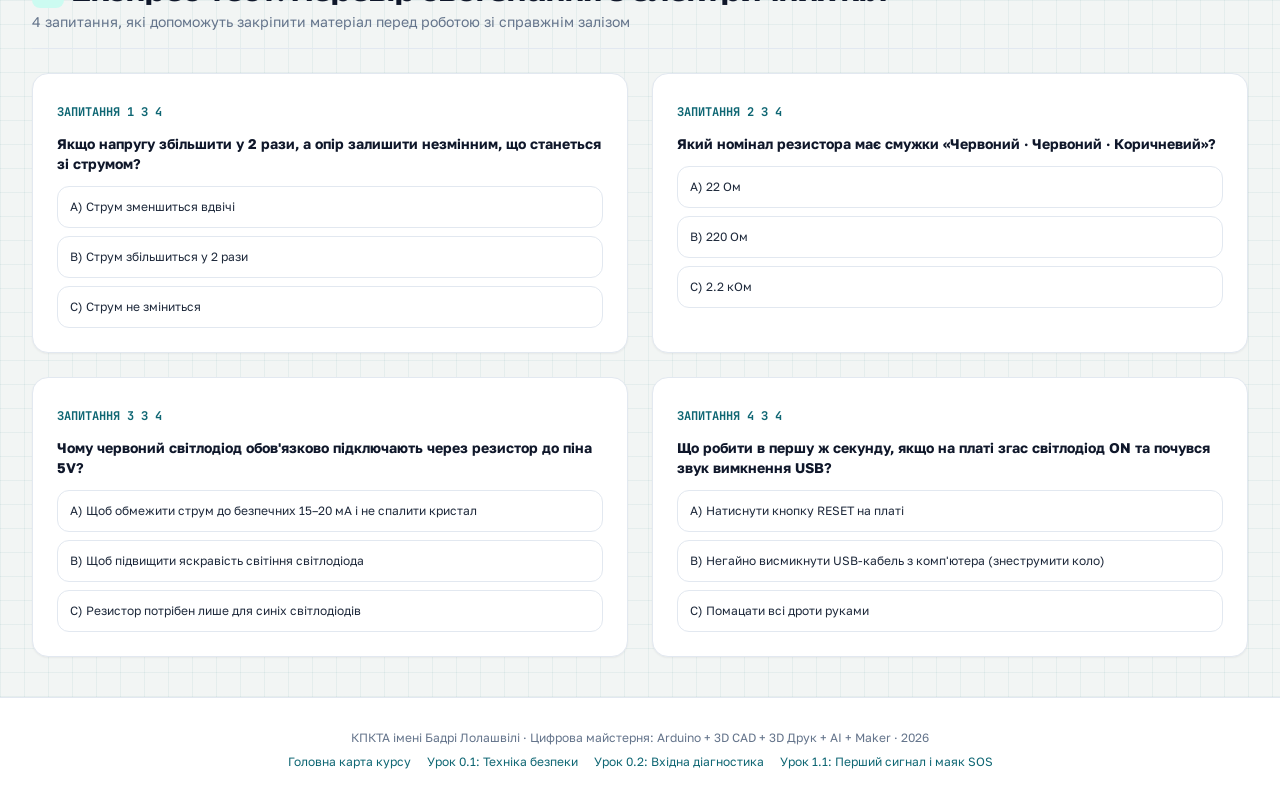
==== commit 78d9940e: "feat(qa): додати скіл maker-grill-me, виправити адаптивність шапки та додати підказку 3.3В у калькул" ====
--- a/modules/00-diagnostic/guide-circuits.html
+++ b/modules/00-diagnostic/guide-circuits.html
@@ -47,6 +47,18 @@
       border-radius: 2px;
       box-shadow: 0 0 2px rgba(0,0,0,0.3);
     }
+    .whitespace-nowrap { white-space: nowrap !important; }
+    .truncate { overflow: hidden; text-overflow: ellipsis; white-space: nowrap; }
+    .shrink-0 { flex-shrink: 0 !important; }
+    .min-w-0 { min-width: 0 !important; }
+    .no-scrollbar::-webkit-scrollbar { display: none; }
+    .no-scrollbar { -ms-overflow-style: none; scrollbar-width: none; }
+    .desktop-nav { display: none; }
+    .mobile-subnav { display: flex; }
+    @media (min-width: 1120px) {
+      .desktop-nav { display: flex !important; }
+      .mobile-subnav { display: none !important; }
+    }
   </style>
 </head>
 <body class="text-slate-800 font-sans antialiased min-h-screen flex flex-col">
@@ -54,37 +66,59 @@
   <!-- Навігаційна панель -->
   <header class="sticky top-0 z-50 bg-white/95 backdrop-blur border-b border-slate-200 shadow-sm">
     <div class="max-w-7xl mx-auto px-4 sm:px-6 lg:px-8">
-      <div class="flex items-center justify-between h-16">
-        <div class="flex items-center space-x-3">
-          <a href="../../index.html" class="inline-flex items-center gap-1.5 text-xs font-semibold text-pcb hover:text-pcb-deep transition bg-pcb-light px-3 py-1.5 rounded-lg border border-teal-200">
+      <div class="flex items-center justify-between h-14 sm:h-16 gap-3">
+        <!-- Ліва частина: кнопка повернення та компактний заголовок -->
+        <div class="flex items-center gap-2 sm:gap-3 min-w-0 shrink">
+          <a href="../../index.html" class="inline-flex items-center gap-1.5 text-xs font-semibold text-pcb hover:text-pcb-deep transition bg-pcb-light px-2.5 py-1.5 rounded-lg border border-teal-200 shrink-0 whitespace-nowrap">
             ← Карта курсу
           </a>
-          <div>
-            <div class="text-[11px] uppercase tracking-wider font-bold text-pcb font-mono">Блок 0 · База знань</div>
-            <h1 class="text-base sm:text-lg font-bold text-slate-900 leading-tight font-display">Електричні кола та закон Ома</h1>
-          </div>
-        </div>
-
-        <nav class="hidden md:flex space-x-1 lg:space-x-2 text-sm font-medium">
-          <a href="lesson-diag.html" class="px-3 py-2 rounded-lg text-slate-600 hover:text-pcb hover:bg-slate-100 transition whitespace-nowrap">← Діагностика</a>
-          <a href="#overview" class="px-3 py-2 rounded-lg text-slate-600 hover:text-pcb hover:bg-slate-100 transition whitespace-nowrap">Огляд</a>
-          <a href="#ohm-law" class="px-3 py-2 rounded-lg text-slate-600 hover:text-pcb hover:bg-slate-100 transition whitespace-nowrap">Закон Ома</a>
-          <a href="#led-calc" class="px-3 py-2 rounded-lg text-slate-600 hover:text-pcb hover:bg-slate-100 transition flex items-center gap-1 whitespace-nowrap">
+          <a href="lesson-diag.html" class="hidden xl:inline-flex items-center gap-1 text-xs font-medium text-slate-600 hover:text-pcb hover:bg-slate-100 px-2 py-1.5 rounded-lg transition shrink-0 whitespace-nowrap">
+            ← Діагностика
+          </a>
+          <div class="min-w-0">
+            <div class="text-[10px] sm:text-[11px] uppercase tracking-wider font-bold text-pcb font-mono leading-none hidden sm:block">Блок 0 · База знань</div>
+            <h1 class="text-xs sm:text-sm md:text-base font-bold text-slate-900 leading-tight font-display whitespace-nowrap truncate">
+              Електричні кола і закон Ома
+            </h1>
+          </div>
+        </div>
+
+        <!-- Центральна частина: навігація для великих екранів (>= 1120px) -->
+        <nav class="desktop-nav items-center space-x-1 lg:space-x-1.5 text-xs lg:text-sm font-medium shrink-0">
+          <a href="#overview" class="nav-link px-2.5 py-1.5 rounded-lg text-slate-600 hover:text-pcb hover:bg-slate-100 transition whitespace-nowrap">Огляд</a>
+          <a href="#ohm-law" class="nav-link px-2.5 py-1.5 rounded-lg text-slate-600 hover:text-pcb hover:bg-slate-100 transition whitespace-nowrap">Закон Ома</a>
+          <a href="#led-calc" class="nav-link px-2.5 py-1.5 rounded-lg text-slate-600 hover:text-pcb hover:bg-slate-100 transition flex items-center gap-1 whitespace-nowrap">
             🧮 Калькулятор LED
           </a>
-          <a href="#circuits" class="px-3 py-2 rounded-lg text-slate-600 hover:text-pcb hover:bg-slate-100 transition whitespace-nowrap">З'єднання</a>
-          <a href="#resistors" class="px-3 py-2 rounded-lg text-slate-600 hover:text-pcb hover:bg-slate-100 transition whitespace-nowrap">Маркування</a>
-          <a href="#safety-kz" class="px-3 py-2 rounded-lg text-slate-600 hover:text-pcb hover:bg-slate-100 transition whitespace-nowrap">КЗ та захист</a>
-          <a href="#quiz" class="px-3 py-2 rounded-lg text-slate-600 hover:text-pcb hover:bg-slate-100 transition whitespace-nowrap">Тест</a>
+          <a href="#circuits" class="nav-link px-2.5 py-1.5 rounded-lg text-slate-600 hover:text-pcb hover:bg-slate-100 transition whitespace-nowrap">З'єднання</a>
+          <a href="#resistors" class="nav-link px-2.5 py-1.5 rounded-lg text-slate-600 hover:text-pcb hover:bg-slate-100 transition whitespace-nowrap">Маркування резисторів</a>
+          <a href="#safety-kz" class="nav-link px-2.5 py-1.5 rounded-lg text-slate-600 hover:text-pcb hover:bg-slate-100 transition whitespace-nowrap">КЗ та захист</a>
+          <a href="#quiz" class="nav-link px-2.5 py-1.5 rounded-lg text-slate-600 hover:text-pcb hover:bg-slate-100 transition whitespace-nowrap">Тест</a>
         </nav>
 
-        <div class="flex items-center space-x-2">
-          <button onclick="window.print()" title="Роздрукувати довідник" class="p-2 rounded-lg border border-slate-200 text-slate-600 hover:bg-slate-100 transition text-xs flex items-center gap-1">
+        <!-- Права частина: кнопки дій -->
+        <div class="flex items-center space-x-2 shrink-0">
+          <button onclick="window.print()" title="Роздрукувати довідник" class="p-1.5 sm:px-2.5 sm:py-1.5 rounded-lg border border-slate-200 text-slate-600 hover:bg-slate-100 transition text-xs flex items-center gap-1 whitespace-nowrap">
             <svg class="w-4 h-4" fill="none" stroke="currentColor" viewBox="0 0 24 24"><path stroke-linecap="round" stroke-linejoin="round" stroke-width="2" d="M17 17h2a2 2 0 002-2v-4a2 2 0 00-2-2H5a2 2 0 00-2 2v4a2 2 0 002 2h2m2 4h6a2 2 0 002-2v-4a2 2 0 00-2-2H9a2 2 0 00-2 2v4a2 2 0 002 2zm8-12V5a2 2 0 00-2-2H9a2 2 0 00-2 2v4h10z"></path></svg>
             <span class="hidden sm:inline">Друк</span>
           </button>
         </div>
       </div>
+    </div>
+
+    <!-- Адаптивна горизонтальна смуга навігації (< 1120px) -->
+    <div class="mobile-subnav border-t border-slate-200/80 bg-slate-50/95 backdrop-blur px-3 py-1.5 overflow-x-auto no-scrollbar">
+      <nav class="flex items-center gap-1 text-xs font-medium min-w-max mx-auto">
+        <a href="lesson-diag.html" class="px-2 py-1 rounded-md text-slate-500 hover:text-pcb hover:bg-white transition whitespace-nowrap">← Діагностика</a>
+        <span class="text-slate-300">|</span>
+        <a href="#overview" class="nav-link px-2 py-1 rounded-md text-slate-600 hover:text-pcb hover:bg-white transition whitespace-nowrap">Огляд</a>
+        <a href="#ohm-law" class="nav-link px-2 py-1 rounded-md text-slate-600 hover:text-pcb hover:bg-white transition whitespace-nowrap">Закон Ома</a>
+        <a href="#led-calc" class="nav-link px-2 py-1 rounded-md text-slate-600 hover:text-pcb hover:bg-white transition whitespace-nowrap">🧮 Калькулятор LED</a>
+        <a href="#circuits" class="nav-link px-2 py-1 rounded-md text-slate-600 hover:text-pcb hover:bg-white transition whitespace-nowrap">З'єднання</a>
+        <a href="#resistors" class="nav-link px-2 py-1 rounded-md text-slate-600 hover:text-pcb hover:bg-white transition whitespace-nowrap">Маркування резисторів</a>
+        <a href="#safety-kz" class="nav-link px-2 py-1 rounded-md text-slate-600 hover:text-pcb hover:bg-white transition whitespace-nowrap">КЗ та захист</a>
+        <a href="#quiz" class="nav-link px-2 py-1 rounded-md text-slate-600 hover:text-pcb hover:bg-white transition whitespace-nowrap">Тест</a>
+      </nav>
     </div>
   </header>
 
@@ -456,6 +490,11 @@
             </div>
             <div class="text-[11px] font-mono text-slate-500" id="resistor-band-names">Червоний · Червоний · Коричневий · Золотий</div>
           </div>
+        </div>
+
+        <!-- Попередження при низькій напрузі живлення (3.3 В + Синій/Білий LED) -->
+        <div id="calc-low-voltage-warn" class="hidden p-4 rounded-xl bg-amber-50 border border-amber-200 text-xs text-slate-700 leading-relaxed">
+          ⚠️ <strong class="text-slate-900">Інженерне зауваження (малий запас напруги):</strong> падіння напруги на цьому світлодіоді (<span id="calc-warn-vf" class="font-mono font-bold text-slate-900">3.0 В</span>) майже дорівнює напрузі живлення <strong>3.3 В</strong>! З найменшим резистором <strong>100 Ом</strong> із набору ТЕКО реальний струм у колі складе лише <strong id="calc-warn-ima" class="font-mono text-pcb">3.0 мА</strong> (світлодіод світитиме тьмяно). Для повної яскравості синіх і білих LED використовуй живлення <strong>5.0 В</strong>.
         </div>
       </div>
     </section>
@@ -891,6 +930,19 @@
       var namesEl = document.getElementById("resistor-band-names");
       if (namesEl) {
         namesEl.textContent = b1.name + " · " + b2.name + " · " + b3.name + " · Золотий (±5%)";
+      }
+
+      var warnEl = document.getElementById("calc-low-voltage-warn");
+      if (warnEl) {
+        if (vin <= 3.3 && vled >= 3.0) {
+          warnEl.classList.remove("hidden");
+          var vfSpan = document.getElementById("calc-warn-vf");
+          var imaSpan = document.getElementById("calc-warn-ima");
+          if (vfSpan) vfSpan.textContent = vled.toFixed(1) + " В";
+          if (imaSpan) imaSpan.textContent = (actualI * 1000).toFixed(1) + " мА";
+        } else {
+          warnEl.classList.add("hidden");
+        }
       }
     }
 
--- a/assets/guide.css
+++ b/assets/guide.css
@@ -1 +1,78 @@
-*, ::before, ::after{--tw-border-spacing-x:0;--tw-border-spacing-y:0;--tw-translate-x:0;--tw-translate-y:0;--tw-rotate:0;--tw-skew-x:0;--tw-skew-y:0;--tw-scale-x:1;--tw-scale-y:1;--tw-pan-x: ;--tw-pan-y: ;--tw-pinch-zoom: ;--tw-scroll-snap-strictness:proximity;--tw-gradient-from-position: ;--tw-gradient-via-position: ;--tw-gradient-to-position: ;--tw-ordinal: ;--tw-slashed-zero: ;--tw-numeric-figure: ;--tw-numeric-spacing: ;--tw-numeric-fraction: ;--tw-ring-inset: ;--tw-ring-offset-width:0px;--tw-ring-offset-color:#fff;--tw-ring-color:rgb(59 130 246 / 0.5);--tw-ring-offset-shadow:0 0 #0000;--tw-ring-shadow:0 0 #0000;--tw-shadow:0 0 #0000;--tw-shadow-colored:0 0 #0000;--tw-blur: ;--tw-brightness: ;--tw-contrast: ;--tw-grayscale: ;--tw-hue-rotate: ;--tw-invert: ;--tw-saturate: ;--tw-sepia: ;--tw-drop-shadow: ;--tw-backdrop-blur: ;--tw-backdrop-brightness: ;--tw-backdrop-contrast: ;--tw-backdrop-grayscale: ;--tw-backdrop-hue-rotate: ;--tw-backdrop-invert: ;--tw-backdrop-opacity: ;--tw-backdrop-saturate: ;--tw-backdrop-sepia: ;--tw-contain-size: ;--tw-contain-layout: ;--tw-contain-paint: ;--tw-contain-style: }::backdrop{--tw-border-spacing-x:0;--tw-border-spacing-y:0;--tw-translate-x:0;--tw-translate-y:0;--tw-rotate:0;--tw-skew-x:0;--tw-skew-y:0;--tw-scale-x:1;--tw-scale-y:1;--tw-pan-x: ;--tw-pan-y: ;--tw-pinch-zoom: ;--tw-scroll-snap-strictness:proximity;--tw-gradient-from-position: ;--tw-gradient-via-position: ;--tw-gradient-to-position: ;--tw-ordinal: ;--tw-slashed-zero: ;--tw-numeric-figure: ;--tw-numeric-spacing: ;--tw-numeric-fraction: ;--tw-ring-inset: ;--tw-ring-offset-width:0px;--tw-ring-offset-color:#fff;--tw-ring-color:rgb(59 130 246 / 0.5);--tw-ring-offset-shadow:0 0 #0000;--tw-ring-shadow:0 0 #0000;--tw-shadow:0 0 #0000;--tw-shadow-colored:0 0 #0000;--tw-blur: ;--tw-brightness: ;--tw-contrast: ;--tw-grayscale: ;--tw-hue-rotate: ;--tw-invert: ;--tw-saturate: ;--tw-sepia: ;--tw-drop-shadow: ;--tw-backdrop-blur: ;--tw-backdrop-brightness: ;--tw-backdrop-contrast: ;--tw-backdrop-grayscale: ;--tw-backdrop-hue-rotate: ;--tw-backdrop-invert: ;--tw-backdrop-opacity: ;--tw-backdrop-saturate: ;--tw-backdrop-sepia: ;--tw-contain-size: ;--tw-contain-layout: ;--tw-contain-paint: ;--tw-contain-style: }/* ! tailwindcss v3.4.17 | MIT License | https://tailwindcss.com */*,::after,::before{box-sizing:border-box;border-width:0;border-style:solid;border-color:#e5e7eb}::after,::before{--tw-content:''}:host,html{line-height:1.5;-webkit-text-size-adjust:100%;-moz-tab-size:4;tab-size:4;font-family:Golos Text, system-ui, sans-serif;font-feature-settings:normal;font-variation-settings:normal;-webkit-tap-highlight-color:transparent}body{margin:0;line-height:inherit}hr{height:0;color:inherit;border-top-width:1px}abbr:where([title]){-webkit-text-decoration:underline dotted;text-decoration:underline dotted}h1,h2,h3,h4,h5,h6{font-size:inherit;font-weight:inherit}a{color:inherit;text-decoration:inherit}b,strong{font-weight:bolder}code,kbd,pre,samp{font-family:JetBrains Mono, monospace;font-feature-settings:normal;font-variation-settings:normal;font-size:1em}small{font-size:80%}sub,sup{font-size:75%;line-height:0;position:relative;vertical-align:baseline}sub{bottom:-.25em}sup{top:-.5em}table{text-indent:0;border-color:inherit;border-collapse:collapse}button,input,optgroup,select,textarea{font-family:inherit;font-feature-settings:inherit;font-variation-settings:inherit;font-size:100%;font-weight:inherit;line-height:inherit;letter-spacing:inherit;color:inherit;margin:0;padding:0}button,select{text-transform:none}button,input:where([type=button]),input:where([type=reset]),input:where([type=submit]){-webkit-appearance:button;background-color:transparent;background-image:none}:-moz-focusring{outline:auto}:-moz-ui-invalid{box-shadow:none}progress{vertical-align:baseline}::-webkit-inner-spin-button,::-webkit-outer-spin-button{height:auto}[type=search]{-webkit-appearance:textfield;outline-offset:-2px}::-webkit-search-decoration{-webkit-appearance:none}::-webkit-file-upload-button{-webkit-appearance:button;font:inherit}summary{display:list-item}blockquote,dd,dl,figure,h1,h2,h3,h4,h5,h6,hr,p,pre{margin:0}fieldset{margin:0;padding:0}legend{padding:0}menu,ol,ul{list-style:none;margin:0;padding:0}dialog{padding:0}textarea{resize:vertical}input::placeholder,textarea::placeholder{opacity:1;color:#9ca3af}[role=button],button{cursor:pointer}:disabled{cursor:default}audio,canvas,embed,iframe,img,object,svg,video{display:block;vertical-align:middle}img,video{max-width:100%;height:auto}[hidden]:where(:not([hidden=until-found])){display:none}.absolute{position:absolute}.relative{position:relative}.sticky{position:sticky}.left-3\.5{left:0.875rem}.top-0{top:0px}.top-3\.5{top:0.875rem}.z-50{z-index:50}.mx-auto{margin-left:auto;margin-right:auto}.mb-1{margin-bottom:0.25rem}.mb-2{margin-bottom:0.5rem}.mr-1{margin-right:0.25rem}.mt-0\.5{margin-top:0.125rem}.mt-1{margin-top:0.25rem}.mt-2{margin-top:0.5rem}.mt-3{margin-top:0.75rem}.mt-5{margin-top:1.25rem}.block{display:block}.inline-block{display:inline-block}.flex{display:flex}.inline-flex{display:inline-flex}.grid{display:grid}.hidden{display:none}.h-10{height:2.5rem}.h-16{height:4rem}.h-2{height:0.5rem}.h-4{height:1rem}.h-5{height:1.25rem}.h-8{height:2rem}.min-h-screen{min-height:100vh}.w-10{width:2.5rem}.w-2{width:0.5rem}.w-4{width:1rem}.w-5{width:1.25rem}.w-8{width:2rem}.w-full{width:100%}.max-w-2xl{max-width:42rem}.max-w-7xl{max-width:80rem}.flex-1{flex:1 1 0%}@keyframes pulse{50%{opacity:.5}}.animate-pulse{animation:pulse 2s cubic-bezier(0.4, 0, 0.6, 1) infinite}.cursor-pointer{cursor:pointer}.list-inside{list-style-position:inside}.list-decimal{list-style-type:decimal}.list-disc{list-style-type:disc}.grid-cols-1{grid-template-columns:repeat(1, minmax(0, 1fr))}.grid-cols-2{grid-template-columns:repeat(2, minmax(0, 1fr))}.flex-col{flex-direction:column}.flex-wrap{flex-wrap:wrap}.items-start{align-items:flex-start}.items-center{align-items:center}.justify-center{justify-content:center}.justify-between{justify-content:space-between}.gap-1{gap:0.25rem}.gap-1\.5{gap:0.375rem}.gap-2{gap:0.5rem}.gap-3{gap:0.75rem}.gap-3\.5{gap:0.875rem}.gap-4{gap:1rem}.gap-6{gap:1.5rem}.gap-8{gap:2rem}.space-x-1 > :not([hidden]) ~ :not([hidden]){--tw-space-x-reverse:0;margin-right:calc(0.25rem * var(--tw-space-x-reverse));margin-left:calc(0.25rem * calc(1 - var(--tw-space-x-reverse)))}.space-x-2 > :not([hidden]) ~ :not([hidden]){--tw-space-x-reverse:0;margin-right:calc(0.5rem * var(--tw-space-x-reverse));margin-left:calc(0.5rem * calc(1 - var(--tw-space-x-reverse)))}.space-x-3 > :not([hidden]) ~ :not([hidden]){--tw-space-x-reverse:0;margin-right:calc(0.75rem * var(--tw-space-x-reverse));margin-left:calc(0.75rem * calc(1 - var(--tw-space-x-reverse)))}.space-y-1 > :not([hidden]) ~ :not([hidden]){--tw-space-y-reverse:0;margin-top:calc(0.25rem * calc(1 - var(--tw-space-y-reverse)));margin-bottom:calc(0.25rem * var(--tw-space-y-reverse))}.space-y-1\.5 > :not([hidden]) ~ :not([hidden]){--tw-space-y-reverse:0;margin-top:calc(0.375rem * calc(1 - var(--tw-space-y-reverse)));margin-bottom:calc(0.375rem * var(--tw-space-y-reverse))}.space-y-16 > :not([hidden]) ~ :not([hidden]){--tw-space-y-reverse:0;margin-top:calc(4rem * calc(1 - var(--tw-space-y-reverse)));margin-bottom:calc(4rem * var(--tw-space-y-reverse))}.space-y-2 > :not([hidden]) ~ :not([hidden]){--tw-space-y-reverse:0;margin-top:calc(0.5rem * calc(1 - var(--tw-space-y-reverse)));margin-bottom:calc(0.5rem * var(--tw-space-y-reverse))}.space-y-3 > :not([hidden]) ~ :not([hidden]){--tw-space-y-reverse:0;margin-top:calc(0.75rem * calc(1 - var(--tw-space-y-reverse)));margin-bottom:calc(0.75rem * var(--tw-space-y-reverse))}.space-y-4 > :not([hidden]) ~ :not([hidden]){--tw-space-y-reverse:0;margin-top:calc(1rem * calc(1 - var(--tw-space-y-reverse)));margin-bottom:calc(1rem * var(--tw-space-y-reverse))}.space-y-6 > :not([hidden]) ~ :not([hidden]){--tw-space-y-reverse:0;margin-top:calc(1.5rem * calc(1 - var(--tw-space-y-reverse)));margin-bottom:calc(1.5rem * var(--tw-space-y-reverse))}.divide-y > :not([hidden]) ~ :not([hidden]){--tw-divide-y-reverse:0;border-top-width:calc(1px * calc(1 - var(--tw-divide-y-reverse)));border-bottom-width:calc(1px * var(--tw-divide-y-reverse))}.divide-slate-100 > :not([hidden]) ~ :not([hidden]){--tw-divide-opacity:1;border-color:rgb(241 245 249 / var(--tw-divide-opacity, 1))}.overflow-hidden{overflow:hidden}.scroll-smooth{scroll-behavior:smooth}.rounded{border-radius:0.25rem}.rounded-2xl{border-radius:1rem}.rounded-full{border-radius:9999px}.rounded-lg{border-radius:0.5rem}.rounded-md{border-radius:0.375rem}.rounded-xl{border-radius:0.75rem}.border{border-width:1px}.border-b{border-bottom-width:1px}.border-t{border-top-width:1px}.border-slate-100{--tw-border-opacity:1;border-color:rgb(241 245 249 / var(--tw-border-opacity, 1))}.border-slate-200{--tw-border-opacity:1;border-color:rgb(226 232 240 / var(--tw-border-opacity, 1))}.border-slate-300{--tw-border-opacity:1;border-color:rgb(203 213 225 / var(--tw-border-opacity, 1))}.border-slate-700{--tw-border-opacity:1;border-color:rgb(51 65 85 / var(--tw-border-opacity, 1))}.border-slate-700\/80{border-color:rgb(51 65 85 / 0.8)}.border-teal-200{--tw-border-opacity:1;border-color:rgb(153 246 228 / var(--tw-border-opacity, 1))}.border-teal-500\/40{border-color:rgb(20 184 166 / 0.4)}.border-teal-600\/40{border-color:rgb(13 148 136 / 0.4)}.border-teal-800{--tw-border-opacity:1;border-color:rgb(17 94 89 / var(--tw-border-opacity, 1))}.border-teal-800\/80{border-color:rgb(17 94 89 / 0.8)}.border-teal-900{--tw-border-opacity:1;border-color:rgb(19 78 74 / var(--tw-border-opacity, 1))}.border-emerald-200{--tw-border-opacity:1;border-color:rgb(167 243 208 / var(--tw-border-opacity, 1))}.bg-amber-100{--tw-bg-opacity:1;background-color:rgb(254 243 199 / var(--tw-bg-opacity, 1))}.bg-amber-50{--tw-bg-opacity:1;background-color:rgb(255 251 235 / var(--tw-bg-opacity, 1))}.bg-amber-50\/40{background-color:rgb(255 251 235 / 0.4)}.bg-amber-500{--tw-bg-opacity:1;background-color:rgb(245 158 11 / var(--tw-bg-opacity, 1))}.bg-blue-100{--tw-bg-opacity:1;background-color:rgb(219 234 254 / var(--tw-bg-opacity, 1))}.bg-emerald-100{--tw-bg-opacity:1;background-color:rgb(209 250 229 / var(--tw-bg-opacity, 1))}.bg-emerald-400{--tw-bg-opacity:1;background-color:rgb(52 211 153 / var(--tw-bg-opacity, 1))}.bg-emerald-50{--tw-bg-opacity:1;background-color:rgb(236 253 245 / var(--tw-bg-opacity, 1))}.bg-emerald-50\/30{background-color:rgb(236 253 245 / 0.3)}.bg-emerald-500{--tw-bg-opacity:1;background-color:rgb(16 185 129 / var(--tw-bg-opacity, 1))}.bg-pcb{--tw-bg-opacity:1;background-color:rgb(14 102 115 / var(--tw-bg-opacity, 1))}.bg-pcb-deep{--tw-bg-opacity:1;background-color:rgb(12 42 49 / var(--tw-bg-opacity, 1))}.bg-pcb-light{--tw-bg-opacity:1;background-color:rgb(231 242 240 / var(--tw-bg-opacity, 1))}.bg-pcb-panel{--tw-bg-opacity:1;background-color:rgb(17 53 62 / var(--tw-bg-opacity, 1))}.bg-purple-100{--tw-bg-opacity:1;background-color:rgb(243 232 255 / var(--tw-bg-opacity, 1))}.bg-purple-50{--tw-bg-opacity:1;background-color:rgb(250 245 255 / var(--tw-bg-opacity, 1))}.bg-rose-100{--tw-bg-opacity:1;background-color:rgb(255 228 230 / var(--tw-bg-opacity, 1))}.bg-slate-100{--tw-bg-opacity:1;background-color:rgb(241 245 249 / var(--tw-bg-opacity, 1))}.bg-slate-50{--tw-bg-opacity:1;background-color:rgb(248 250 252 / var(--tw-bg-opacity, 1))}.bg-slate-800{--tw-bg-opacity:1;background-color:rgb(30 41 59 / var(--tw-bg-opacity, 1))}.bg-slate-800\/80{background-color:rgb(30 41 59 / 0.8)}.bg-slate-900{--tw-bg-opacity:1;background-color:rgb(15 23 42 / var(--tw-bg-opacity, 1))}.bg-slate-900\/80{background-color:rgb(15 23 42 / 0.8)}.bg-teal-100{--tw-bg-opacity:1;background-color:rgb(204 251 241 / var(--tw-bg-opacity, 1))}.bg-teal-50{--tw-bg-opacity:1;background-color:rgb(240 253 250 / var(--tw-bg-opacity, 1))}.bg-teal-50\/70{background-color:rgb(240 253 250 / 0.7)}.bg-teal-800\/50{background-color:rgb(17 94 89 / 0.5)}.bg-white{--tw-bg-opacity:1;background-color:rgb(255 255 255 / var(--tw-bg-opacity, 1))}.bg-white\/95{background-color:rgb(255 255 255 / 0.95)}.p-2{padding:0.5rem}.p-2\.5{padding:0.625rem}.p-3{padding:0.75rem}.p-4{padding:1rem}.p-5{padding:1.25rem}.p-6{padding:1.5rem}.px-1{padding-left:0.25rem;padding-right:0.25rem}.px-2{padding-left:0.5rem;padding-right:0.5rem}.px-2\.5{padding-left:0.625rem;padding-right:0.625rem}.px-3{padding-left:0.75rem;padding-right:0.75rem}.px-4{padding-left:1rem;padding-right:1rem}.px-5{padding-left:1.25rem;padding-right:1.25rem}.px-6{padding-left:1.5rem;padding-right:1.5rem}.py-0\.5{padding-top:0.125rem;padding-bottom:0.125rem}.py-1{padding-top:0.25rem;padding-bottom:0.25rem}.py-1\.5{padding-top:0.375rem;padding-bottom:0.375rem}.py-10{padding-top:2.5rem;padding-bottom:2.5rem}.py-12{padding-top:3rem;padding-bottom:3rem}.py-2{padding-top:0.5rem;padding-bottom:0.5rem}.py-2\.5{padding-top:0.625rem;padding-bottom:0.625rem}.py-3{padding-top:0.75rem;padding-bottom:0.75rem}.py-8{padding-top:2rem;padding-bottom:2rem}.pb-1{padding-bottom:0.25rem}.pb-4{padding-bottom:1rem}.pl-11{padding-left:2.75rem}.pr-4{padding-right:1rem}.pt-1{padding-top:0.25rem}.pt-2{padding-top:0.5rem}.pt-4{padding-top:1rem}.text-left{text-align:left}.text-center{text-align:center}.font-display{font-family:Unbounded, system-ui, sans-serif}.font-mono{font-family:JetBrains Mono, monospace}.font-sans{font-family:Golos Text, system-ui, sans-serif}.text-2xl{font-size:1.5rem;line-height:2rem}.text-\[11px\]{font-size:11px}.text-base{font-size:1rem;line-height:1.5rem}.text-lg{font-size:1.125rem;line-height:1.75rem}.text-sm{font-size:0.875rem;line-height:1.25rem}.text-xl{font-size:1.25rem;line-height:1.75rem}.text-xs{font-size:0.75rem;line-height:1rem}.font-bold{font-weight:700}.font-extrabold{font-weight:800}.font-medium{font-weight:500}.font-semibold{font-weight:600}.uppercase{text-transform:uppercase}.leading-relaxed{line-height:1.625}.leading-tight{line-height:1.25}.tracking-tight{letter-spacing:-0.025em}.tracking-wider{letter-spacing:0.05em}.tracking-widest{letter-spacing:0.1em}.text-amber-300{--tw-text-opacity:1;color:rgb(252 211 77 / var(--tw-text-opacity, 1))}.text-amber-400{--tw-text-opacity:1;color:rgb(251 191 36 / var(--tw-text-opacity, 1))}.text-amber-600{--tw-text-opacity:1;color:rgb(217 119 6 / var(--tw-text-opacity, 1))}.text-amber-700{--tw-text-opacity:1;color:rgb(180 83 9 / var(--tw-text-opacity, 1))}.text-amber-800{--tw-text-opacity:1;color:rgb(146 64 14 / var(--tw-text-opacity, 1))}.text-blue-800{--tw-text-opacity:1;color:rgb(30 64 175 / var(--tw-text-opacity, 1))}.text-cyan-300{--tw-text-opacity:1;color:rgb(103 232 249 / var(--tw-text-opacity, 1))}.text-emerald-300{--tw-text-opacity:1;color:rgb(110 231 183 / var(--tw-text-opacity, 1))}.text-emerald-400{--tw-text-opacity:1;color:rgb(52 211 153 / var(--tw-text-opacity, 1))}.text-emerald-600{--tw-text-opacity:1;color:rgb(5 150 105 / var(--tw-text-opacity, 1))}.text-emerald-700{--tw-text-opacity:1;color:rgb(4 120 87 / var(--tw-text-opacity, 1))}.text-emerald-800{--tw-text-opacity:1;color:rgb(6 95 70 / var(--tw-text-opacity, 1))}.text-pcb{--tw-text-opacity:1;color:rgb(14 102 115 / var(--tw-text-opacity, 1))}.text-pcb-deep{--tw-text-opacity:1;color:rgb(12 42 49 / var(--tw-text-opacity, 1))}.text-purple-300{--tw-text-opacity:1;color:rgb(216 180 254 / var(--tw-text-opacity, 1))}.text-purple-700{--tw-text-opacity:1;color:rgb(126 34 206 / var(--tw-text-opacity, 1))}.text-rose-400{--tw-text-opacity:1;color:rgb(251 113 133 / var(--tw-text-opacity, 1))}.text-rose-700{--tw-text-opacity:1;color:rgb(190 18 60 / var(--tw-text-opacity, 1))}.text-slate-200{--tw-text-opacity:1;color:rgb(226 232 240 / var(--tw-text-opacity, 1))}.text-slate-300{--tw-text-opacity:1;color:rgb(203 213 225 / var(--tw-text-opacity, 1))}.text-slate-400{--tw-text-opacity:1;color:rgb(148 163 184 / var(--tw-text-opacity, 1))}.text-slate-500{--tw-text-opacity:1;color:rgb(100 116 139 / var(--tw-text-opacity, 1))}.text-slate-600{--tw-text-opacity:1;color:rgb(71 85 105 / var(--tw-text-opacity, 1))}.text-slate-700{--tw-text-opacity:1;color:rgb(51 65 85 / var(--tw-text-opacity, 1))}.text-slate-800{--tw-text-opacity:1;color:rgb(30 41 59 / var(--tw-text-opacity, 1))}.text-slate-900{--tw-text-opacity:1;color:rgb(15 23 42 / var(--tw-text-opacity, 1))}.text-slate-950{--tw-text-opacity:1;color:rgb(2 6 23 / var(--tw-text-opacity, 1))}.text-teal-200{--tw-text-opacity:1;color:rgb(153 246 228 / var(--tw-text-opacity, 1))}.text-teal-300{--tw-text-opacity:1;color:rgb(94 234 212 / var(--tw-text-opacity, 1))}.text-teal-800{--tw-text-opacity:1;color:rgb(17 94 89 / var(--tw-text-opacity, 1))}.text-white{--tw-text-opacity:1;color:rgb(255 255 255 / var(--tw-text-opacity, 1))}.antialiased{-webkit-font-smoothing:antialiased;-moz-osx-font-smoothing:grayscale}.shadow-inner{--tw-shadow:inset 0 2px 4px 0 rgb(0 0 0 / 0.05);--tw-shadow-colored:inset 0 2px 4px 0 var(--tw-shadow-color);box-shadow:var(--tw-ring-offset-shadow, 0 0 #0000), var(--tw-ring-shadow, 0 0 #0000), var(--tw-shadow)}.shadow-lg{--tw-shadow:0 10px 15px -3px rgb(0 0 0 / 0.1), 0 4px 6px -4px rgb(0 0 0 / 0.1);--tw-shadow-colored:0 10px 15px -3px var(--tw-shadow-color), 0 4px 6px -4px var(--tw-shadow-color);box-shadow:var(--tw-ring-offset-shadow, 0 0 #0000), var(--tw-ring-shadow, 0 0 #0000), var(--tw-shadow)}.shadow-md{--tw-shadow:0 4px 6px -1px rgb(0 0 0 / 0.1), 0 2px 4px -2px rgb(0 0 0 / 0.1);--tw-shadow-colored:0 4px 6px -1px var(--tw-shadow-color), 0 2px 4px -2px var(--tw-shadow-color);box-shadow:var(--tw-ring-offset-shadow, 0 0 #0000), var(--tw-ring-shadow, 0 0 #0000), var(--tw-shadow)}.shadow-sm{--tw-shadow:0 1px 2px 0 rgb(0 0 0 / 0.05);--tw-shadow-colored:0 1px 2px 0 var(--tw-shadow-color);box-shadow:var(--tw-ring-offset-shadow, 0 0 #0000), var(--tw-ring-shadow, 0 0 #0000), var(--tw-shadow)}.shadow-amber-500\/20{--tw-shadow-color:rgb(245 158 11 / 0.2);--tw-shadow:var(--tw-shadow-colored)}.shadow-teal-700\/20{--tw-shadow-color:rgb(15 118 110 / 0.2);--tw-shadow:var(--tw-shadow-colored)}.backdrop-blur{--tw-backdrop-blur:blur(8px);-webkit-backdrop-filter:var(--tw-backdrop-blur) var(--tw-backdrop-brightness) var(--tw-backdrop-contrast) var(--tw-backdrop-grayscale) var(--tw-backdrop-hue-rotate) var(--tw-backdrop-invert) var(--tw-backdrop-opacity) var(--tw-backdrop-saturate) var(--tw-backdrop-sepia);backdrop-filter:var(--tw-backdrop-blur) var(--tw-backdrop-brightness) var(--tw-backdrop-contrast) var(--tw-backdrop-grayscale) var(--tw-backdrop-hue-rotate) var(--tw-backdrop-invert) var(--tw-backdrop-opacity) var(--tw-backdrop-saturate) var(--tw-backdrop-sepia)}.transition{transition-property:color, background-color, border-color, fill, stroke, opacity, box-shadow, transform, filter, -webkit-text-decoration-color, -webkit-backdrop-filter;transition-property:color, background-color, border-color, text-decoration-color, fill, stroke, opacity, box-shadow, transform, filter, backdrop-filter;transition-property:color, background-color, border-color, text-decoration-color, fill, stroke, opacity, box-shadow, transform, filter, backdrop-filter, -webkit-text-decoration-color, -webkit-backdrop-filter;transition-timing-function:cubic-bezier(0.4, 0, 0.2, 1);transition-duration:150ms}.hover\:border-pcb:hover{--tw-border-opacity:1;border-color:rgb(14 102 115 / var(--tw-border-opacity, 1))}.hover\:bg-amber-100:hover{--tw-bg-opacity:1;background-color:rgb(254 243 199 / var(--tw-bg-opacity, 1))}.hover\:bg-amber-600:hover{--tw-bg-opacity:1;background-color:rgb(217 119 6 / var(--tw-bg-opacity, 1))}.hover\:bg-pcb-hover:hover{--tw-bg-opacity:1;background-color:rgb(9 75 84 / var(--tw-bg-opacity, 1))}.hover\:bg-slate-100:hover{--tw-bg-opacity:1;background-color:rgb(241 245 249 / var(--tw-bg-opacity, 1))}.hover\:bg-slate-200:hover{--tw-bg-opacity:1;background-color:rgb(226 232 240 / var(--tw-bg-opacity, 1))}.hover\:bg-slate-50:hover{--tw-bg-opacity:1;background-color:rgb(248 250 252 / var(--tw-bg-opacity, 1))}.hover\:bg-slate-50\/50:hover{background-color:rgb(248 250 252 / 0.5)}.hover\:bg-slate-700:hover{--tw-bg-opacity:1;background-color:rgb(51 65 85 / var(--tw-bg-opacity, 1))}.hover\:text-pcb:hover{--tw-text-opacity:1;color:rgb(14 102 115 / var(--tw-text-opacity, 1))}.hover\:text-pcb-deep:hover{--tw-text-opacity:1;color:rgb(12 42 49 / var(--tw-text-opacity, 1))}.hover\:underline:hover{-webkit-text-decoration-line:underline;text-decoration-line:underline}.focus\:border-transparent:focus{border-color:transparent}.focus\:bg-white:focus{--tw-bg-opacity:1;background-color:rgb(255 255 255 / var(--tw-bg-opacity, 1))}.focus\:outline-none:focus{outline:2px solid transparent;outline-offset:2px}.focus\:ring-2:focus{--tw-ring-offset-shadow:var(--tw-ring-inset) 0 0 0 var(--tw-ring-offset-width) var(--tw-ring-offset-color);--tw-ring-shadow:var(--tw-ring-inset) 0 0 0 calc(2px + var(--tw-ring-offset-width)) var(--tw-ring-color);box-shadow:var(--tw-ring-offset-shadow), var(--tw-ring-shadow), var(--tw-shadow, 0 0 #0000)}.focus\:ring-pcb:focus{--tw-ring-opacity:1;--tw-ring-color:rgb(14 102 115 / var(--tw-ring-opacity, 1))}@media (min-width: 640px){.sm\:inline{display:inline}.sm\:table-cell{display:table-cell}.sm\:w-auto{width:auto}.sm\:grid-cols-3{grid-template-columns:repeat(3, minmax(0, 1fr))}.sm\:flex-row{flex-direction:row}.sm\:p-8{padding:2rem}.sm\:px-6{padding-left:1.5rem;padding-right:1.5rem}.sm\:text-2xl{font-size:1.5rem;line-height:2rem}.sm\:text-4xl{font-size:2.25rem;line-height:2.5rem}.sm\:text-lg{font-size:1.125rem;line-height:1.75rem}}@media (min-width: 768px){.md\:flex{display:flex}.md\:grid-cols-2{grid-template-columns:repeat(2, minmax(0, 1fr))}.md\:grid-cols-3{grid-template-columns:repeat(3, minmax(0, 1fr))}.md\:grid-cols-5{grid-template-columns:repeat(5, minmax(0, 1fr))}.md\:flex-row{flex-direction:row}.md\:items-end{align-items:flex-end}.md\:items-center{align-items:center}.md\:text-left{text-align:left}}@media (min-width: 1024px){.lg\:col-span-2{grid-column:span 2 / span 2}.lg\:w-80{width:20rem}.lg\:grid-cols-3{grid-template-columns:repeat(3, minmax(0, 1fr))}.lg\:flex-row{flex-direction:row}.lg\:space-x-2 > :not([hidden]) ~ :not([hidden]){--tw-space-x-reverse:0;margin-right:calc(0.5rem * var(--tw-space-x-reverse));margin-left:calc(0.5rem * calc(1 - var(--tw-space-x-reverse)))}.lg\:px-8{padding-left:2rem;padding-right:2rem}}+*, ::before, ::after{--tw-border-spacing-x:0;--tw-border-spacing-y:0;--tw-translate-x:0;--tw-translate-y:0;--tw-rotate:0;--tw-skew-x:0;--tw-skew-y:0;--tw-scale-x:1;--tw-scale-y:1;--tw-pan-x: ;--tw-pan-y: ;--tw-pinch-zoom: ;--tw-scroll-snap-strictness:proximity;--tw-gradient-from-position: ;--tw-gradient-via-position: ;--tw-gradient-to-position: ;--tw-ordinal: ;--tw-slashed-zero: ;--tw-numeric-figure: ;--tw-numeric-spacing: ;--tw-numeric-fraction: ;--tw-ring-inset: ;--tw-ring-offset-width:0px;--tw-ring-offset-color:#fff;--tw-ring-color:rgb(59 130 246 / 0.5);--tw-ring-offset-shadow:0 0 #0000;--tw-ring-shadow:0 0 #0000;--tw-shadow:0 0 #0000;--tw-shadow-colored:0 0 #0000;--tw-blur: ;--tw-brightness: ;--tw-contrast: ;--tw-grayscale: ;--tw-hue-rotate: ;--tw-invert: ;--tw-saturate: ;--tw-sepia: ;--tw-drop-shadow: ;--tw-backdrop-blur: ;--tw-backdrop-brightness: ;--tw-backdrop-contrast: ;--tw-backdrop-grayscale: ;--tw-backdrop-hue-rotate: ;--tw-backdrop-invert: ;--tw-backdrop-opacity: ;--tw-backdrop-saturate: ;--tw-backdrop-sepia: ;--tw-contain-size: ;--tw-contain-layout: ;--tw-contain-paint: ;--tw-contain-style: }::backdrop{--tw-border-spacing-x:0;--tw-border-spacing-y:0;--tw-translate-x:0;--tw-translate-y:0;--tw-rotate:0;--tw-skew-x:0;--tw-skew-y:0;--tw-scale-x:1;--tw-scale-y:1;--tw-pan-x: ;--tw-pan-y: ;--tw-pinch-zoom: ;--tw-scroll-snap-strictness:proximity;--tw-gradient-from-position: ;--tw-gradient-via-position: ;--tw-gradient-to-position: ;--tw-ordinal: ;--tw-slashed-zero: ;--tw-numeric-figure: ;--tw-numeric-spacing: ;--tw-numeric-fraction: ;--tw-ring-inset: ;--tw-ring-offset-width:0px;--tw-ring-offset-color:#fff;--tw-ring-color:rgb(59 130 246 / 0.5);--tw-ring-offset-shadow:0 0 #0000;--tw-ring-shadow:0 0 #0000;--tw-shadow:0 0 #0000;--tw-shadow-colored:0 0 #0000;--tw-blur: ;--tw-brightness: ;--tw-contrast: ;--tw-grayscale: ;--tw-hue-rotate: ;--tw-invert: ;--tw-saturate: ;--tw-sepia: ;--tw-drop-shadow: ;--tw-backdrop-blur: ;--tw-backdrop-brightness: ;--tw-backdrop-contrast: ;--tw-backdrop-grayscale: ;--tw-backdrop-hue-rotate: ;--tw-backdrop-invert: ;--tw-backdrop-opacity: ;--tw-backdrop-saturate: ;--tw-backdrop-sepia: ;--tw-contain-size: ;--tw-contain-layout: ;--tw-contain-paint: ;--tw-contain-style: }/* ! tailwindcss v3.4.17 | MIT License | https://tailwindcss.com */*,::after,::before{box-sizing:border-box;border-width:0;border-style:solid;border-color:#e5e7eb}::after,::before{--tw-content:''}:host,html{line-height:1.5;-webkit-text-size-adjust:100%;-moz-tab-size:4;tab-size:4;font-family:Golos Text, system-ui, sans-serif;font-feature-settings:normal;font-variation-settings:normal;-webkit-tap-highlight-color:transparent}body{margin:0;line-height:inherit}hr{height:0;color:inherit;border-top-width:1px}abbr:where([title]){-webkit-text-decoration:underline dotted;text-decoration:underline dotted}h1,h2,h3,h4,h5,h6{font-size:inherit;font-weight:inherit}a{color:inherit;text-decoration:inherit}b,strong{font-weight:bolder}code,kbd,pre,samp{font-family:JetBrains Mono, monospace;font-feature-settings:normal;font-variation-settings:normal;font-size:1em}small{font-size:80%}sub,sup{font-size:75%;line-height:0;position:relative;vertical-align:baseline}sub{bottom:-.25em}sup{top:-.5em}table{text-indent:0;border-color:inherit;border-collapse:collapse}button,input,optgroup,select,textarea{font-family:inherit;font-feature-settings:inherit;font-variation-settings:inherit;font-size:100%;font-weight:inherit;line-height:inherit;letter-spacing:inherit;color:inherit;margin:0;padding:0}button,select{text-transform:none}button,input:where([type=button]),input:where([type=reset]),input:where([type=submit]){-webkit-appearance:button;background-color:transparent;background-image:none}:-moz-focusring{outline:auto}:-moz-ui-invalid{box-shadow:none}progress{vertical-align:baseline}::-webkit-inner-spin-button,::-webkit-outer-spin-button{height:auto}[type=search]{-webkit-appearance:textfield;outline-offset:-2px}::-webkit-search-decoration{-webkit-appearance:none}::-webkit-file-upload-button{-webkit-appearance:button;font:inherit}summary{display:list-item}blockquote,dd,dl,figure,h1,h2,h3,h4,h5,h6,hr,p,pre{margin:0}fieldset{margin:0;padding:0}legend{padding:0}menu,ol,ul{list-style:none;margin:0;padding:0}dialog{padding:0}textarea{resize:vertical}input::placeholder,textarea::placeholder{opacity:1;color:#9ca3af}[role=button],button{cursor:pointer}:disabled{cursor:default}audio,canvas,embed,iframe,img,object,svg,video{display:block;vertical-align:middle}img,video{max-width:100%;height:auto}[hidden]:where(:not([hidden=until-found])){display:none}.absolute{position:absolute}.relative{position:relative}.sticky{position:sticky}.left-3\.5{left:0.875rem}.top-0{top:0px}.top-3\.5{top:0.875rem}.z-50{z-index:50}.mx-auto{margin-left:auto;margin-right:auto}.mb-1{margin-bottom:0.25rem}.mb-2{margin-bottom:0.5rem}.mr-1{margin-right:0.25rem}.mt-0\.5{margin-top:0.125rem}.mt-1{margin-top:0.25rem}.mt-2{margin-top:0.5rem}.mt-3{margin-top:0.75rem}.mt-5{margin-top:1.25rem}.block{display:block}.inline-block{display:inline-block}.flex{display:flex}.inline-flex{display:inline-flex}.grid{display:grid}.hidden{display:none}.h-10{height:2.5rem}.h-16{height:4rem}.h-2{height:0.5rem}.h-4{height:1rem}.h-5{height:1.25rem}.h-8{height:2rem}.min-h-screen{min-height:100vh}.w-10{width:2.5rem}.w-2{width:0.5rem}.w-4{width:1rem}.w-5{width:1.25rem}.w-8{width:2rem}.w-full{width:100%}.max-w-2xl{max-width:42rem}.max-w-7xl{max-width:80rem}.flex-1{flex:1 1 0%}@keyframes pulse{50%{opacity:.5}}.animate-pulse{animation:pulse 2s cubic-bezier(0.4, 0, 0.6, 1) infinite}.cursor-pointer{cursor:pointer}.list-inside{list-style-position:inside}.list-decimal{list-style-type:decimal}.list-disc{list-style-type:disc}.grid-cols-1{grid-template-columns:repeat(1, minmax(0, 1fr))}.grid-cols-2{grid-template-columns:repeat(2, minmax(0, 1fr))}.flex-col{flex-direction:column}.flex-wrap{flex-wrap:wrap}.items-start{align-items:flex-start}.items-center{align-items:center}.justify-center{justify-content:center}.justify-between{justify-content:space-between}.gap-1{gap:0.25rem}.gap-1\.5{gap:0.375rem}.gap-2{gap:0.5rem}.gap-3{gap:0.75rem}.gap-3\.5{gap:0.875rem}.gap-4{gap:1rem}.gap-6{gap:1.5rem}.gap-8{gap:2rem}.space-x-1 > :not([hidden]) ~ :not([hidden]){--tw-space-x-reverse:0;margin-right:calc(0.25rem * var(--tw-space-x-reverse));margin-left:calc(0.25rem * calc(1 - var(--tw-space-x-reverse)))}.space-x-2 > :not([hidden]) ~ :not([hidden]){--tw-space-x-reverse:0;margin-right:calc(0.5rem * var(--tw-space-x-reverse));margin-left:calc(0.5rem * calc(1 - var(--tw-space-x-reverse)))}.space-x-3 > :not([hidden]) ~ :not([hidden]){--tw-space-x-reverse:0;margin-right:calc(0.75rem * var(--tw-space-x-reverse));margin-left:calc(0.75rem * calc(1 - var(--tw-space-x-reverse)))}.space-y-1 > :not([hidden]) ~ :not([hidden]){--tw-space-y-reverse:0;margin-top:calc(0.25rem * calc(1 - var(--tw-space-y-reverse)));margin-bottom:calc(0.25rem * var(--tw-space-y-reverse))}.space-y-1\.5 > :not([hidden]) ~ :not([hidden]){--tw-space-y-reverse:0;margin-top:calc(0.375rem * calc(1 - var(--tw-space-y-reverse)));margin-bottom:calc(0.375rem * var(--tw-space-y-reverse))}.space-y-16 > :not([hidden]) ~ :not([hidden]){--tw-space-y-reverse:0;margin-top:calc(4rem * calc(1 - var(--tw-space-y-reverse)));margin-bottom:calc(4rem * var(--tw-space-y-reverse))}.space-y-2 > :not([hidden]) ~ :not([hidden]){--tw-space-y-reverse:0;margin-top:calc(0.5rem * calc(1 - var(--tw-space-y-reverse)));margin-bottom:calc(0.5rem * var(--tw-space-y-reverse))}.space-y-3 > :not([hidden]) ~ :not([hidden]){--tw-space-y-reverse:0;margin-top:calc(0.75rem * calc(1 - var(--tw-space-y-reverse)));margin-bottom:calc(0.75rem * var(--tw-space-y-reverse))}.space-y-4 > :not([hidden]) ~ :not([hidden]){--tw-space-y-reverse:0;margin-top:calc(1rem * calc(1 - var(--tw-space-y-reverse)));margin-bottom:calc(1rem * var(--tw-space-y-reverse))}.space-y-6 > :not([hidden]) ~ :not([hidden]){--tw-space-y-reverse:0;margin-top:calc(1.5rem * calc(1 - var(--tw-space-y-reverse)));margin-bottom:calc(1.5rem * var(--tw-space-y-reverse))}.divide-y > :not([hidden]) ~ :not([hidden]){--tw-divide-y-reverse:0;border-top-width:calc(1px * calc(1 - var(--tw-divide-y-reverse)));border-bottom-width:calc(1px * var(--tw-divide-y-reverse))}.divide-slate-100 > :not([hidden]) ~ :not([hidden]){--tw-divide-opacity:1;border-color:rgb(241 245 249 / var(--tw-divide-opacity, 1))}.overflow-hidden{overflow:hidden}.scroll-smooth{scroll-behavior:smooth}.rounded{border-radius:0.25rem}.rounded-2xl{border-radius:1rem}.rounded-full{border-radius:9999px}.rounded-lg{border-radius:0.5rem}.rounded-md{border-radius:0.375rem}.rounded-xl{border-radius:0.75rem}.border{border-width:1px}.border-b{border-bottom-width:1px}.border-t{border-top-width:1px}.border-slate-100{--tw-border-opacity:1;border-color:rgb(241 245 249 / var(--tw-border-opacity, 1))}.border-slate-200{--tw-border-opacity:1;border-color:rgb(226 232 240 / var(--tw-border-opacity, 1))}.border-slate-300{--tw-border-opacity:1;border-color:rgb(203 213 225 / var(--tw-border-opacity, 1))}.border-slate-700{--tw-border-opacity:1;border-color:rgb(51 65 85 / var(--tw-border-opacity, 1))}.border-slate-700\/80{border-color:rgb(51 65 85 / 0.8)}.border-teal-200{--tw-border-opacity:1;border-color:rgb(153 246 228 / var(--tw-border-opacity, 1))}.border-teal-500\/40{border-color:rgb(20 184 166 / 0.4)}.border-teal-600\/40{border-color:rgb(13 148 136 / 0.4)}.border-teal-800{--tw-border-opacity:1;border-color:rgb(17 94 89 / var(--tw-border-opacity, 1))}.border-teal-800\/80{border-color:rgb(17 94 89 / 0.8)}.border-teal-900{--tw-border-opacity:1;border-color:rgb(19 78 74 / var(--tw-border-opacity, 1))}.border-emerald-200{--tw-border-opacity:1;border-color:rgb(167 243 208 / var(--tw-border-opacity, 1))}.bg-amber-100{--tw-bg-opacity:1;background-color:rgb(254 243 199 / var(--tw-bg-opacity, 1))}.bg-amber-50{--tw-bg-opacity:1;background-color:rgb(255 251 235 / var(--tw-bg-opacity, 1))}.bg-amber-50\/40{background-color:rgb(255 251 235 / 0.4)}.bg-amber-500{--tw-bg-opacity:1;background-color:rgb(245 158 11 / var(--tw-bg-opacity, 1))}.bg-blue-100{--tw-bg-opacity:1;background-color:rgb(219 234 254 / var(--tw-bg-opacity, 1))}.bg-emerald-100{--tw-bg-opacity:1;background-color:rgb(209 250 229 / var(--tw-bg-opacity, 1))}.bg-emerald-400{--tw-bg-opacity:1;background-color:rgb(52 211 153 / var(--tw-bg-opacity, 1))}.bg-emerald-50{--tw-bg-opacity:1;background-color:rgb(236 253 245 / var(--tw-bg-opacity, 1))}.bg-emerald-50\/30{background-color:rgb(236 253 245 / 0.3)}.bg-emerald-500{--tw-bg-opacity:1;background-color:rgb(16 185 129 / var(--tw-bg-opacity, 1))}.bg-pcb{--tw-bg-opacity:1;background-color:rgb(14 102 115 / var(--tw-bg-opacity, 1))}.bg-pcb-deep{--tw-bg-opacity:1;background-color:rgb(12 42 49 / var(--tw-bg-opacity, 1))}.bg-pcb-light{--tw-bg-opacity:1;background-color:rgb(231 242 240 / var(--tw-bg-opacity, 1))}.bg-pcb-panel{--tw-bg-opacity:1;background-color:rgb(17 53 62 / var(--tw-bg-opacity, 1))}.bg-purple-100{--tw-bg-opacity:1;background-color:rgb(243 232 255 / var(--tw-bg-opacity, 1))}.bg-purple-50{--tw-bg-opacity:1;background-color:rgb(250 245 255 / var(--tw-bg-opacity, 1))}.bg-rose-100{--tw-bg-opacity:1;background-color:rgb(255 228 230 / var(--tw-bg-opacity, 1))}.bg-slate-100{--tw-bg-opacity:1;background-color:rgb(241 245 249 / var(--tw-bg-opacity, 1))}.bg-slate-50{--tw-bg-opacity:1;background-color:rgb(248 250 252 / var(--tw-bg-opacity, 1))}.bg-slate-800{--tw-bg-opacity:1;background-color:rgb(30 41 59 / var(--tw-bg-opacity, 1))}.bg-slate-800\/80{background-color:rgb(30 41 59 / 0.8)}.bg-slate-900{--tw-bg-opacity:1;background-color:rgb(15 23 42 / var(--tw-bg-opacity, 1))}.bg-slate-900\/80{background-color:rgb(15 23 42 / 0.8)}.bg-teal-100{--tw-bg-opacity:1;background-color:rgb(204 251 241 / var(--tw-bg-opacity, 1))}.bg-teal-50{--tw-bg-opacity:1;background-color:rgb(240 253 250 / var(--tw-bg-opacity, 1))}.bg-teal-50\/70{background-color:rgb(240 253 250 / 0.7)}.bg-teal-800\/50{background-color:rgb(17 94 89 / 0.5)}.bg-white{--tw-bg-opacity:1;background-color:rgb(255 255 255 / var(--tw-bg-opacity, 1))}.bg-white\/95{background-color:rgb(255 255 255 / 0.95)}.p-2{padding:0.5rem}.p-2\.5{padding:0.625rem}.p-3{padding:0.75rem}.p-4{padding:1rem}.p-5{padding:1.25rem}.p-6{padding:1.5rem}.px-1{padding-left:0.25rem;padding-right:0.25rem}.px-2{padding-left:0.5rem;padding-right:0.5rem}.px-2\.5{padding-left:0.625rem;padding-right:0.625rem}.px-3{padding-left:0.75rem;padding-right:0.75rem}.px-4{padding-left:1rem;padding-right:1rem}.px-5{padding-left:1.25rem;padding-right:1.25rem}.px-6{padding-left:1.5rem;padding-right:1.5rem}.py-0\.5{padding-top:0.125rem;padding-bottom:0.125rem}.py-1{padding-top:0.25rem;padding-bottom:0.25rem}.py-1\.5{padding-top:0.375rem;padding-bottom:0.375rem}.py-10{padding-top:2.5rem;padding-bottom:2.5rem}.py-12{padding-top:3rem;padding-bottom:3rem}.py-2{padding-top:0.5rem;padding-bottom:0.5rem}.py-2\.5{padding-top:0.625rem;padding-bottom:0.625rem}.py-3{padding-top:0.75rem;padding-bottom:0.75rem}.py-8{padding-top:2rem;padding-bottom:2rem}.pb-1{padding-bottom:0.25rem}.pb-4{padding-bottom:1rem}.pl-11{padding-left:2.75rem}.pr-4{padding-right:1rem}.pt-1{padding-top:0.25rem}.pt-2{padding-top:0.5rem}.pt-4{padding-top:1rem}.text-left{text-align:left}.text-center{text-align:center}.font-display{font-family:Unbounded, system-ui, sans-serif}.font-mono{font-family:JetBrains Mono, monospace}.font-sans{font-family:Golos Text, system-ui, sans-serif}.text-2xl{font-size:1.5rem;line-height:2rem}.text-\[11px\]{font-size:11px}.text-base{font-size:1rem;line-height:1.5rem}.text-lg{font-size:1.125rem;line-height:1.75rem}.text-sm{font-size:0.875rem;line-height:1.25rem}.text-xl{font-size:1.25rem;line-height:1.75rem}.text-xs{font-size:0.75rem;line-height:1rem}.font-bold{font-weight:700}.font-extrabold{font-weight:800}.font-medium{font-weight:500}.font-semibold{font-weight:600}.uppercase{text-transform:uppercase}.leading-relaxed{line-height:1.625}.leading-tight{line-height:1.25}.tracking-tight{letter-spacing:-0.025em}.tracking-wider{letter-spacing:0.05em}.tracking-widest{letter-spacing:0.1em}.text-amber-300{--tw-text-opacity:1;color:rgb(252 211 77 / var(--tw-text-opacity, 1))}.text-amber-400{--tw-text-opacity:1;color:rgb(251 191 36 / var(--tw-text-opacity, 1))}.text-amber-600{--tw-text-opacity:1;color:rgb(217 119 6 / var(--tw-text-opacity, 1))}.text-amber-700{--tw-text-opacity:1;color:rgb(180 83 9 / var(--tw-text-opacity, 1))}.text-amber-800{--tw-text-opacity:1;color:rgb(146 64 14 / var(--tw-text-opacity, 1))}.text-blue-800{--tw-text-opacity:1;color:rgb(30 64 175 / var(--tw-text-opacity, 1))}.text-cyan-300{--tw-text-opacity:1;color:rgb(103 232 249 / var(--tw-text-opacity, 1))}.text-emerald-300{--tw-text-opacity:1;color:rgb(110 231 183 / var(--tw-text-opacity, 1))}.text-emerald-400{--tw-text-opacity:1;color:rgb(52 211 153 / var(--tw-text-opacity, 1))}.text-emerald-600{--tw-text-opacity:1;color:rgb(5 150 105 / var(--tw-text-opacity, 1))}.text-emerald-700{--tw-text-opacity:1;color:rgb(4 120 87 / var(--tw-text-opacity, 1))}.text-emerald-800{--tw-text-opacity:1;color:rgb(6 95 70 / var(--tw-text-opacity, 1))}.text-pcb{--tw-text-opacity:1;color:rgb(14 102 115 / var(--tw-text-opacity, 1))}.text-pcb-deep{--tw-text-opacity:1;color:rgb(12 42 49 / var(--tw-text-opacity, 1))}.text-purple-300{--tw-text-opacity:1;color:rgb(216 180 254 / var(--tw-text-opacity, 1))}.text-purple-700{--tw-text-opacity:1;color:rgb(126 34 206 / var(--tw-text-opacity, 1))}.text-rose-400{--tw-text-opacity:1;color:rgb(251 113 133 / var(--tw-text-opacity, 1))}.text-rose-700{--tw-text-opacity:1;color:rgb(190 18 60 / var(--tw-text-opacity, 1))}.text-slate-200{--tw-text-opacity:1;color:rgb(226 232 240 / var(--tw-text-opacity, 1))}.text-slate-300{--tw-text-opacity:1;color:rgb(203 213 225 / var(--tw-text-opacity, 1))}.text-slate-400{--tw-text-opacity:1;color:rgb(148 163 184 / var(--tw-text-opacity, 1))}.text-slate-500{--tw-text-opacity:1;color:rgb(100 116 139 / var(--tw-text-opacity, 1))}.text-slate-600{--tw-text-opacity:1;color:rgb(71 85 105 / var(--tw-text-opacity, 1))}.text-slate-700{--tw-text-opacity:1;color:rgb(51 65 85 / var(--tw-text-opacity, 1))}.text-slate-800{--tw-text-opacity:1;color:rgb(30 41 59 / var(--tw-text-opacity, 1))}.text-slate-900{--tw-text-opacity:1;color:rgb(15 23 42 / var(--tw-text-opacity, 1))}.text-slate-950{--tw-text-opacity:1;color:rgb(2 6 23 / var(--tw-text-opacity, 1))}.text-teal-200{--tw-text-opacity:1;color:rgb(153 246 228 / var(--tw-text-opacity, 1))}.text-teal-300{--tw-text-opacity:1;color:rgb(94 234 212 / var(--tw-text-opacity, 1))}.text-teal-800{--tw-text-opacity:1;color:rgb(17 94 89 / var(--tw-text-opacity, 1))}.text-white{--tw-text-opacity:1;color:rgb(255 255 255 / var(--tw-text-opacity, 1))}.antialiased{-webkit-font-smoothing:antialiased;-moz-osx-font-smoothing:grayscale}.shadow-inner{--tw-shadow:inset 0 2px 4px 0 rgb(0 0 0 / 0.05);--tw-shadow-colored:inset 0 2px 4px 0 var(--tw-shadow-color);box-shadow:var(--tw-ring-offset-shadow, 0 0 #0000), var(--tw-ring-shadow, 0 0 #0000), var(--tw-shadow)}.shadow-lg{--tw-shadow:0 10px 15px -3px rgb(0 0 0 / 0.1), 0 4px 6px -4px rgb(0 0 0 / 0.1);--tw-shadow-colored:0 10px 15px -3px var(--tw-shadow-color), 0 4px 6px -4px var(--tw-shadow-color);box-shadow:var(--tw-ring-offset-shadow, 0 0 #0000), var(--tw-ring-shadow, 0 0 #0000), var(--tw-shadow)}.shadow-md{--tw-shadow:0 4px 6px -1px rgb(0 0 0 / 0.1), 0 2px 4px -2px rgb(0 0 0 / 0.1);--tw-shadow-colored:0 4px 6px -1px var(--tw-shadow-color), 0 2px 4px -2px var(--tw-shadow-color);box-shadow:var(--tw-ring-offset-shadow, 0 0 #0000), var(--tw-ring-shadow, 0 0 #0000), var(--tw-shadow)}.shadow-sm{--tw-shadow:0 1px 2px 0 rgb(0 0 0 / 0.05);--tw-shadow-colored:0 1px 2px 0 var(--tw-shadow-color);box-shadow:var(--tw-ring-offset-shadow, 0 0 #0000), var(--tw-ring-shadow, 0 0 #0000), var(--tw-shadow)}.shadow-amber-500\/20{--tw-shadow-color:rgb(245 158 11 / 0.2);--tw-shadow:var(--tw-shadow-colored)}.shadow-teal-700\/20{--tw-shadow-color:rgb(15 118 110 / 0.2);--tw-shadow:var(--tw-shadow-colored)}.backdrop-blur{--tw-backdrop-blur:blur(8px);-webkit-backdrop-filter:var(--tw-backdrop-blur) var(--tw-backdrop-brightness) var(--tw-backdrop-contrast) var(--tw-backdrop-grayscale) var(--tw-backdrop-hue-rotate) var(--tw-backdrop-invert) var(--tw-backdrop-opacity) var(--tw-backdrop-saturate) var(--tw-backdrop-sepia);backdrop-filter:var(--tw-backdrop-blur) var(--tw-backdrop-brightness) var(--tw-backdrop-contrast) var(--tw-backdrop-grayscale) var(--tw-backdrop-hue-rotate) var(--tw-backdrop-invert) var(--tw-backdrop-opacity) var(--tw-backdrop-saturate) var(--tw-backdrop-sepia)}.transition{transition-property:color, background-color, border-color, fill, stroke, opacity, box-shadow, transform, filter, -webkit-text-decoration-color, -webkit-backdrop-filter;transition-property:color, background-color, border-color, text-decoration-color, fill, stroke, opacity, box-shadow, transform, filter, backdrop-filter;transition-property:color, background-color, border-color, text-decoration-color, fill, stroke, opacity, box-shadow, transform, filter, backdrop-filter, -webkit-text-decoration-color, -webkit-backdrop-filter;transition-timing-function:cubic-bezier(0.4, 0, 0.2, 1);transition-duration:150ms}.hover\:border-pcb:hover{--tw-border-opacity:1;border-color:rgb(14 102 115 / var(--tw-border-opacity, 1))}.hover\:bg-amber-100:hover{--tw-bg-opacity:1;background-color:rgb(254 243 199 / var(--tw-bg-opacity, 1))}.hover\:bg-amber-600:hover{--tw-bg-opacity:1;background-color:rgb(217 119 6 / var(--tw-bg-opacity, 1))}.hover\:bg-pcb-hover:hover{--tw-bg-opacity:1;background-color:rgb(9 75 84 / var(--tw-bg-opacity, 1))}.hover\:bg-slate-100:hover{--tw-bg-opacity:1;background-color:rgb(241 245 249 / var(--tw-bg-opacity, 1))}.hover\:bg-slate-200:hover{--tw-bg-opacity:1;background-color:rgb(226 232 240 / var(--tw-bg-opacity, 1))}.hover\:bg-slate-50:hover{--tw-bg-opacity:1;background-color:rgb(248 250 252 / var(--tw-bg-opacity, 1))}.hover\:bg-slate-50\/50:hover{background-color:rgb(248 250 252 / 0.5)}.hover\:bg-slate-700:hover{--tw-bg-opacity:1;background-color:rgb(51 65 85 / var(--tw-bg-opacity, 1))}.hover\:text-pcb:hover{--tw-text-opacity:1;color:rgb(14 102 115 / var(--tw-text-opacity, 1))}.hover\:text-pcb-deep:hover{--tw-text-opacity:1;color:rgb(12 42 49 / var(--tw-text-opacity, 1))}.hover\:underline:hover{-webkit-text-decoration-line:underline;text-decoration-line:underline}.focus\:border-transparent:focus{border-color:transparent}.focus\:bg-white:focus{--tw-bg-opacity:1;background-color:rgb(255 255 255 / var(--tw-bg-opacity, 1))}.focus\:outline-none:focus{outline:2px solid transparent;outline-offset:2px}.focus\:ring-2:focus{--tw-ring-offset-shadow:var(--tw-ring-inset) 0 0 0 var(--tw-ring-offset-width) var(--tw-ring-offset-color);--tw-ring-shadow:var(--tw-ring-inset) 0 0 0 calc(2px + var(--tw-ring-offset-width)) var(--tw-ring-color);box-shadow:var(--tw-ring-offset-shadow), var(--tw-ring-shadow), var(--tw-shadow, 0 0 #0000)}.focus\:ring-pcb:focus{--tw-ring-opacity:1;--tw-ring-color:rgb(14 102 115 / var(--tw-ring-opacity, 1))}@media (min-width: 640px){.sm\:inline{display:inline}.sm\:table-cell{display:table-cell}.sm\:w-auto{width:auto}.sm\:grid-cols-3{grid-template-columns:repeat(3, minmax(0, 1fr))}.sm\:flex-row{flex-direction:row}.sm\:p-8{padding:2rem}.sm\:px-6{padding-left:1.5rem;padding-right:1.5rem}.sm\:text-2xl{font-size:1.5rem;line-height:2rem}.sm\:text-4xl{font-size:2.25rem;line-height:2.5rem}.sm\:text-lg{font-size:1.125rem;line-height:1.75rem}}@media (min-width: 768px){.md\:flex{display:flex}.md\:grid-cols-2{grid-template-columns:repeat(2, minmax(0, 1fr))}.md\:grid-cols-3{grid-template-columns:repeat(3, minmax(0, 1fr))}.md\:grid-cols-5{grid-template-columns:repeat(5, minmax(0, 1fr))}.md\:flex-row{flex-direction:row}.md\:items-end{align-items:flex-end}.md\:items-center{align-items:center}.md\:text-left{text-align:left}}@media (min-width: 1024px){.lg\:col-span-2{grid-column:span 2 / span 2}.lg\:w-80{width:20rem}.lg\:grid-cols-3{grid-template-columns:repeat(3, minmax(0, 1fr))}.lg\:flex-row{flex-direction:row}.lg\:space-x-2 > :not([hidden]) ~ :not([hidden]){--tw-space-x-reverse:0;margin-right:calc(0.5rem * var(--tw-space-x-reverse));margin-left:calc(0.5rem * calc(1 - var(--tw-space-x-reverse)))}.lg\:px-8{padding-left:2rem;padding-right:2rem}}
+/* Responsive Nav & Overflow Utilities */
+.whitespace-nowrap{white-space:nowrap!important}
+.truncate{overflow:hidden;text-overflow:ellipsis;white-space:nowrap}
+.shrink-0{flex-shrink:0!important}
+.min-w-0{min-width:0!important}
+.no-scrollbar::-webkit-scrollbar{display:none}
+.no-scrollbar{-ms-overflow-style:none;scrollbar-width:none}
+.desktop-nav{display:none}
+.mobile-subnav{display:flex}
+@media (min-width:1120px){
+  .desktop-nav{display:flex!important}
+  .mobile-subnav{display:none!important}
+}
+/* Extended Tailwind Utilities (Verified by Maker Grill-Me) */
+.bg-amber-50\/60{background-color:rgb(255 251 235 / 0.6)}
+.bg-rose-50{background-color:#fff1f2}
+.bg-slate-50\/95{background-color:rgb(248 250 252 / 0.95)}
+.border-amber-200{border-color:#fde68a}
+.border-purple-200{border-color:#e9d5ff}
+.border-rose-200{border-color:#fecdd3}
+.border-slate-200\/80{border-color:rgb(226 232 240 / 0.8)}
+.border-teal-100{border-color:#ccfbf1}
+.border-teal-200\/90{border-color:rgb(153 246 228 / 0.9)}
+.drop-shadow-sm{filter:drop-shadow(0 1px 1px rgb(0 0 0 / 0.05))}
+.font-normal{font-weight:400}
+.grid-cols-3{grid-template-columns:repeat(3,minmax(0,1fr))}
+.h-14{height:3.5rem}
+.hover\:bg-white:hover{background-color:#ffffff}
+.hover\:opacity-90:hover{opacity:0.9}
+.leading-none{line-height:1}
+.list-none{list-style-type:none}
+.m-0{margin:0}
+.max-w-full{max-width:100%}
+.mb-3{margin-bottom:0.75rem}
+.min-w-max{min-width:max-content}
+.overflow-x-auto{overflow-x:auto}
+.p-0{padding:0}
+.p-1\.5{padding:0.375rem}
+.pb-3{padding-bottom:0.75rem}
+.pl-5{padding-left:1.25rem}
+.px-1\.5{padding-left:0.375rem;padding-right:0.375rem}
+.select-none{user-select:none}
+.shrink{flex-shrink:1}
+.text-3xl{font-size:1.875rem;line-height:2.25rem}
+.text-\[10px\]{font-size:10px}
+.text-emerald-500{color:#10b981}
+.text-purple-600{color:#9333ea}
+.text-purple-800{color:#6b21a8}
+.text-rose-500{color:#f43f5e}
+.text-rose-800{color:#9f1239}
+.text-teal-950{color:#042f2e}
+.tracking-wide{letter-spacing:0.025em}
+.w-64{width:16rem}
+@media (min-width:640px){
+  .sm\:block{display:block}
+  .sm\:gap-3{gap:0.75rem}
+  .sm\:grid-cols-2{grid-template-columns:repeat(2,minmax(0,1fr))}
+  .sm\:h-16{height:4rem}
+  .sm\:items-center{align-items:center}
+  .sm\:px-2\.5{padding-left:0.625rem;padding-right:0.625rem}
+  .sm\:py-1\.5{padding-top:0.375rem;padding-bottom:0.375rem}
+  .sm\:text-\[11px\]{font-size:11px}
+  .sm\:text-sm{font-size:0.875rem;line-height:1.25rem}
+}
+@media (min-width:768px){
+  .md\:text-base{font-size:1rem;line-height:1.5rem}
+}
+@media (min-width:1024px){
+  .lg\:grid-cols-12{grid-template-columns:repeat(12,minmax(0,1fr))}
+  .lg\:col-span-5{grid-column:span 5 / span 5}
+  .lg\:col-span-7{grid-column:span 7 / span 7}
+  .lg\:space-x-1\.5 > :not([hidden]) ~ :not([hidden]){margin-left:0.375rem}
+  .lg\:text-sm{font-size:0.875rem;line-height:1.25rem}
+}
+@media (min-width:1280px){
+  .xl\:inline-flex{display:inline-flex}
+}
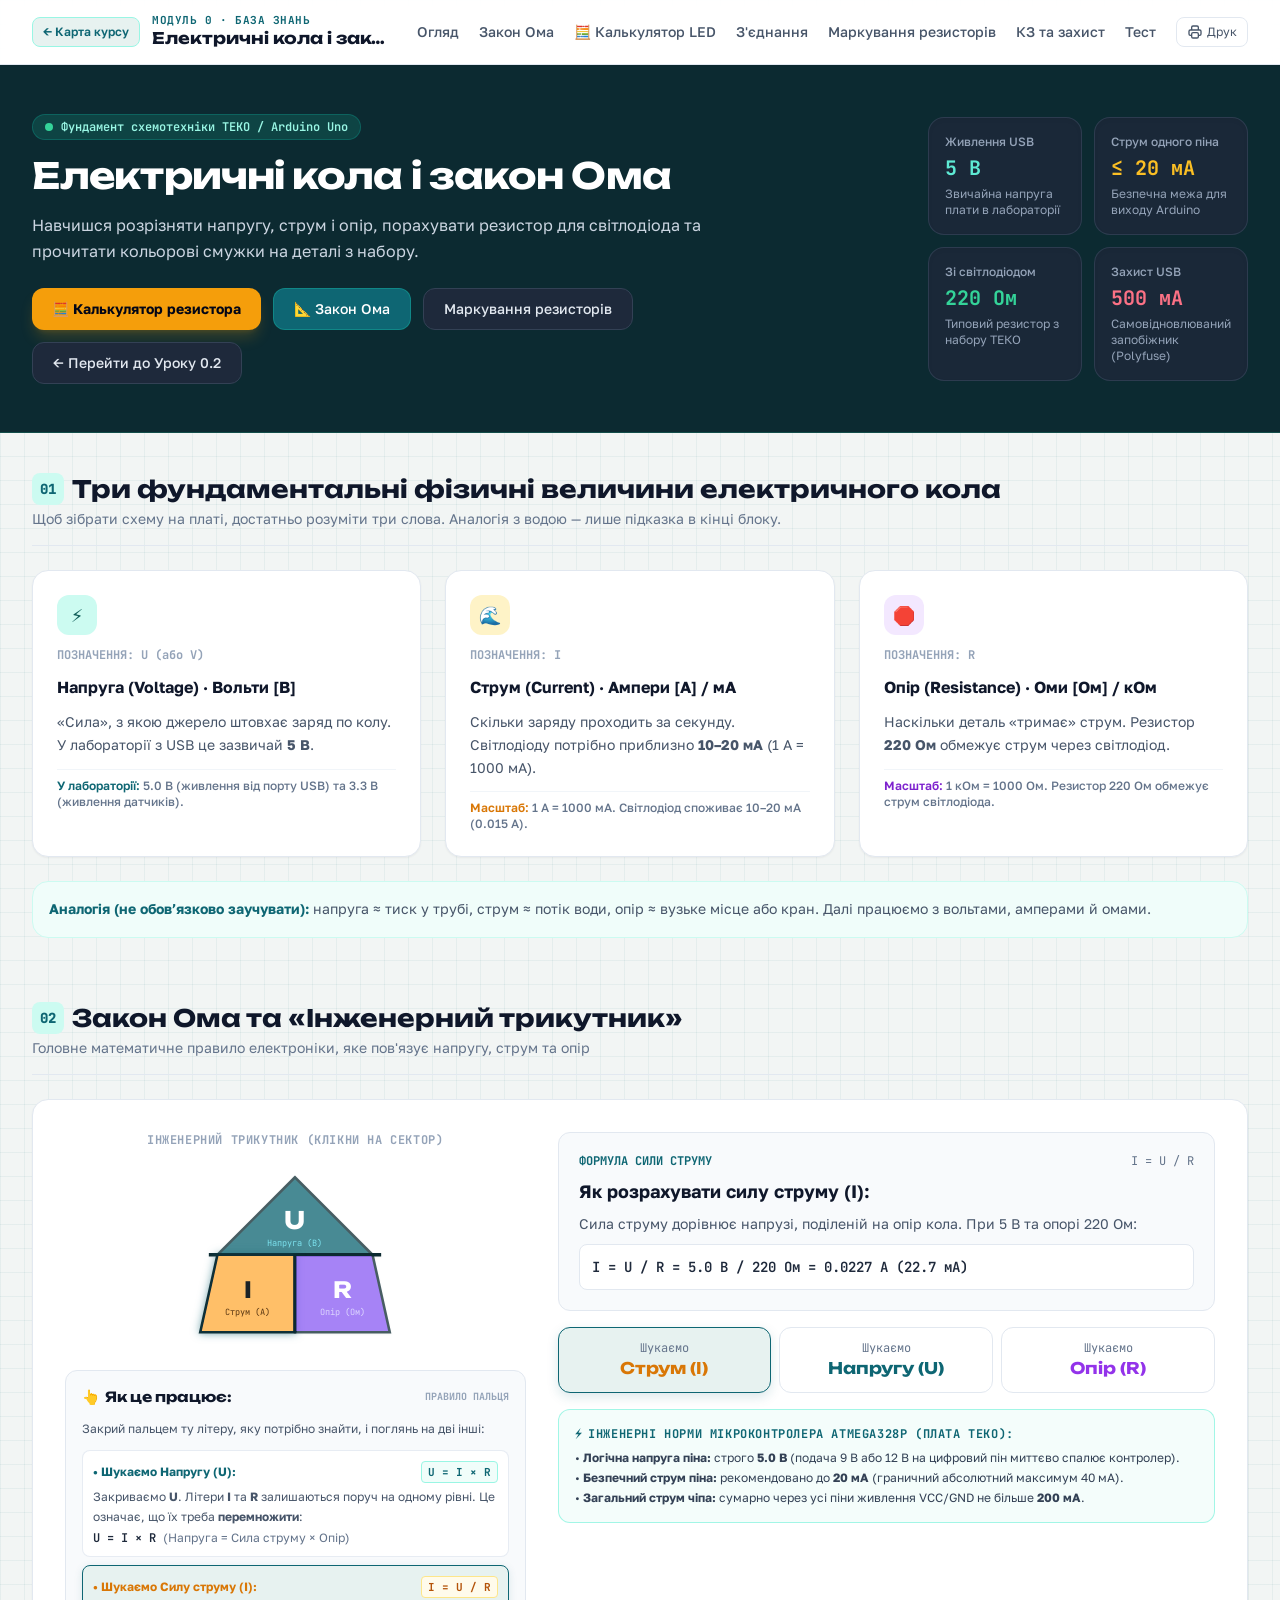
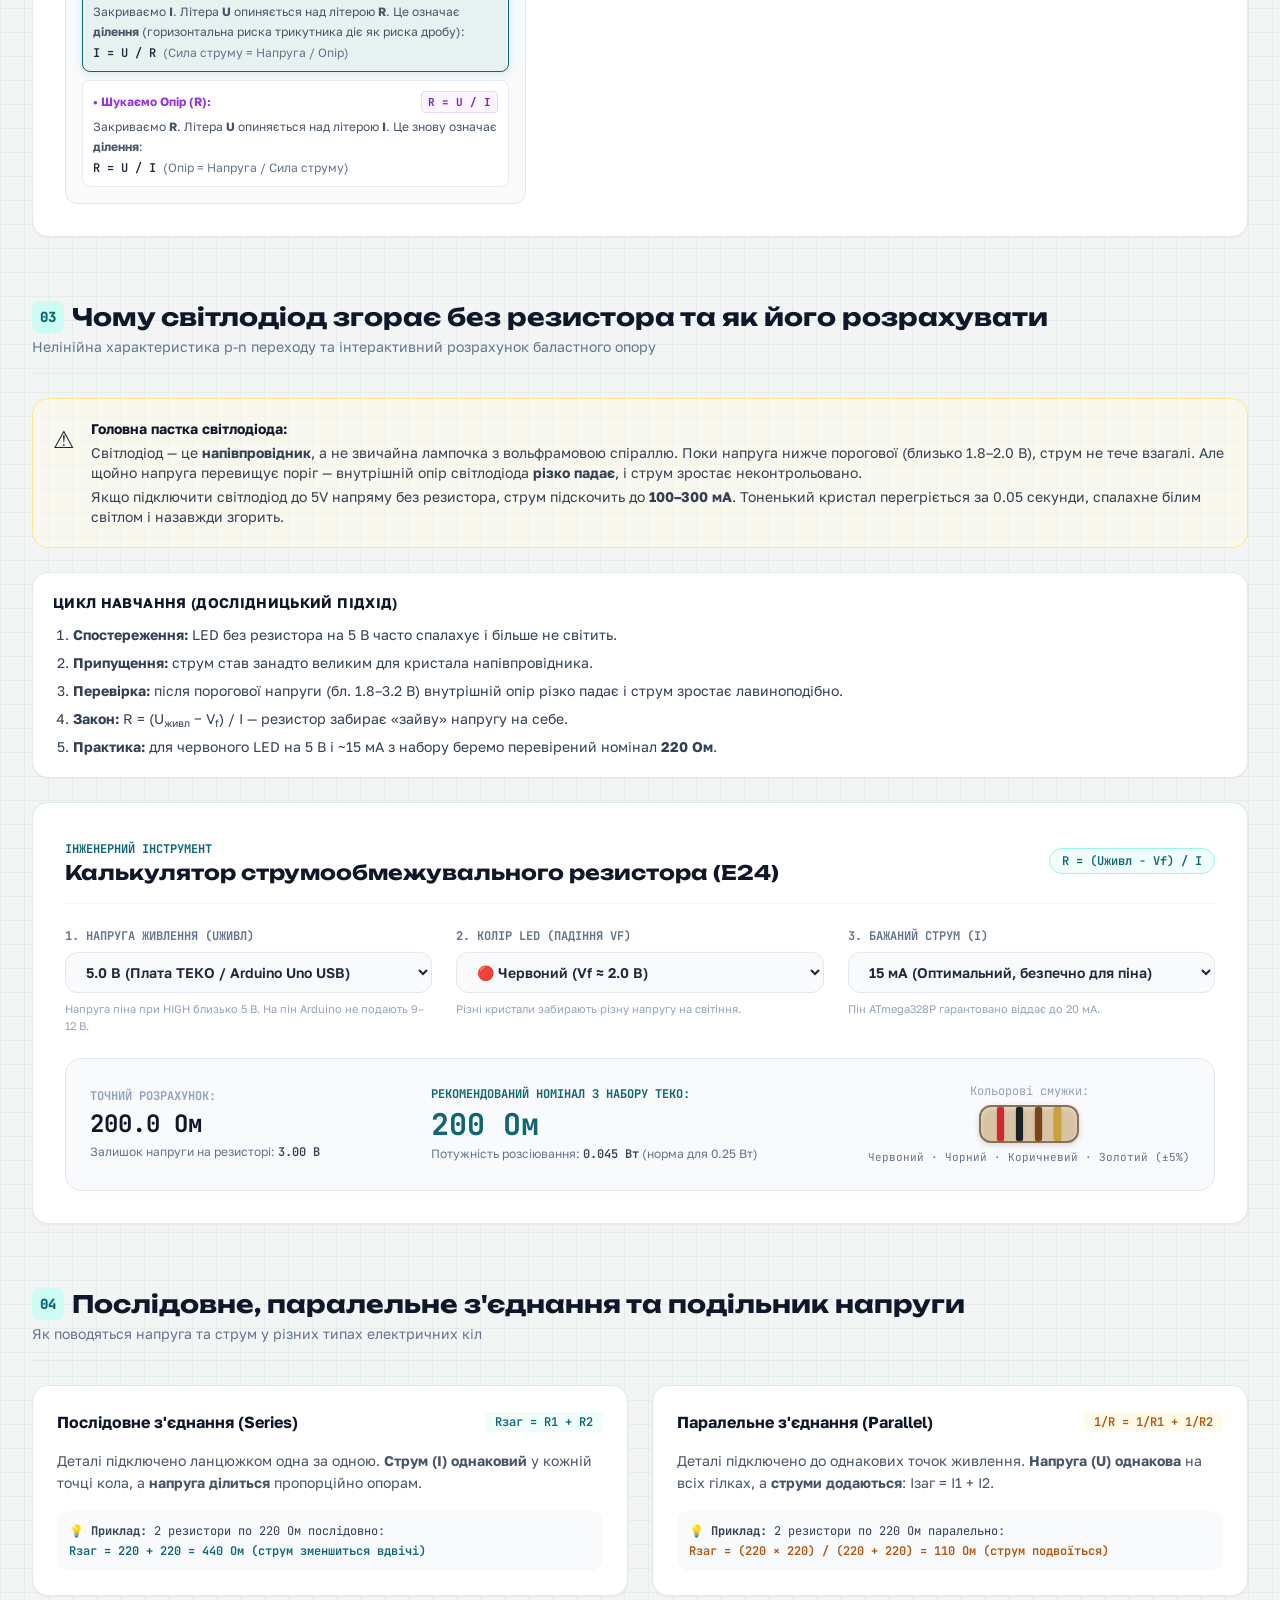
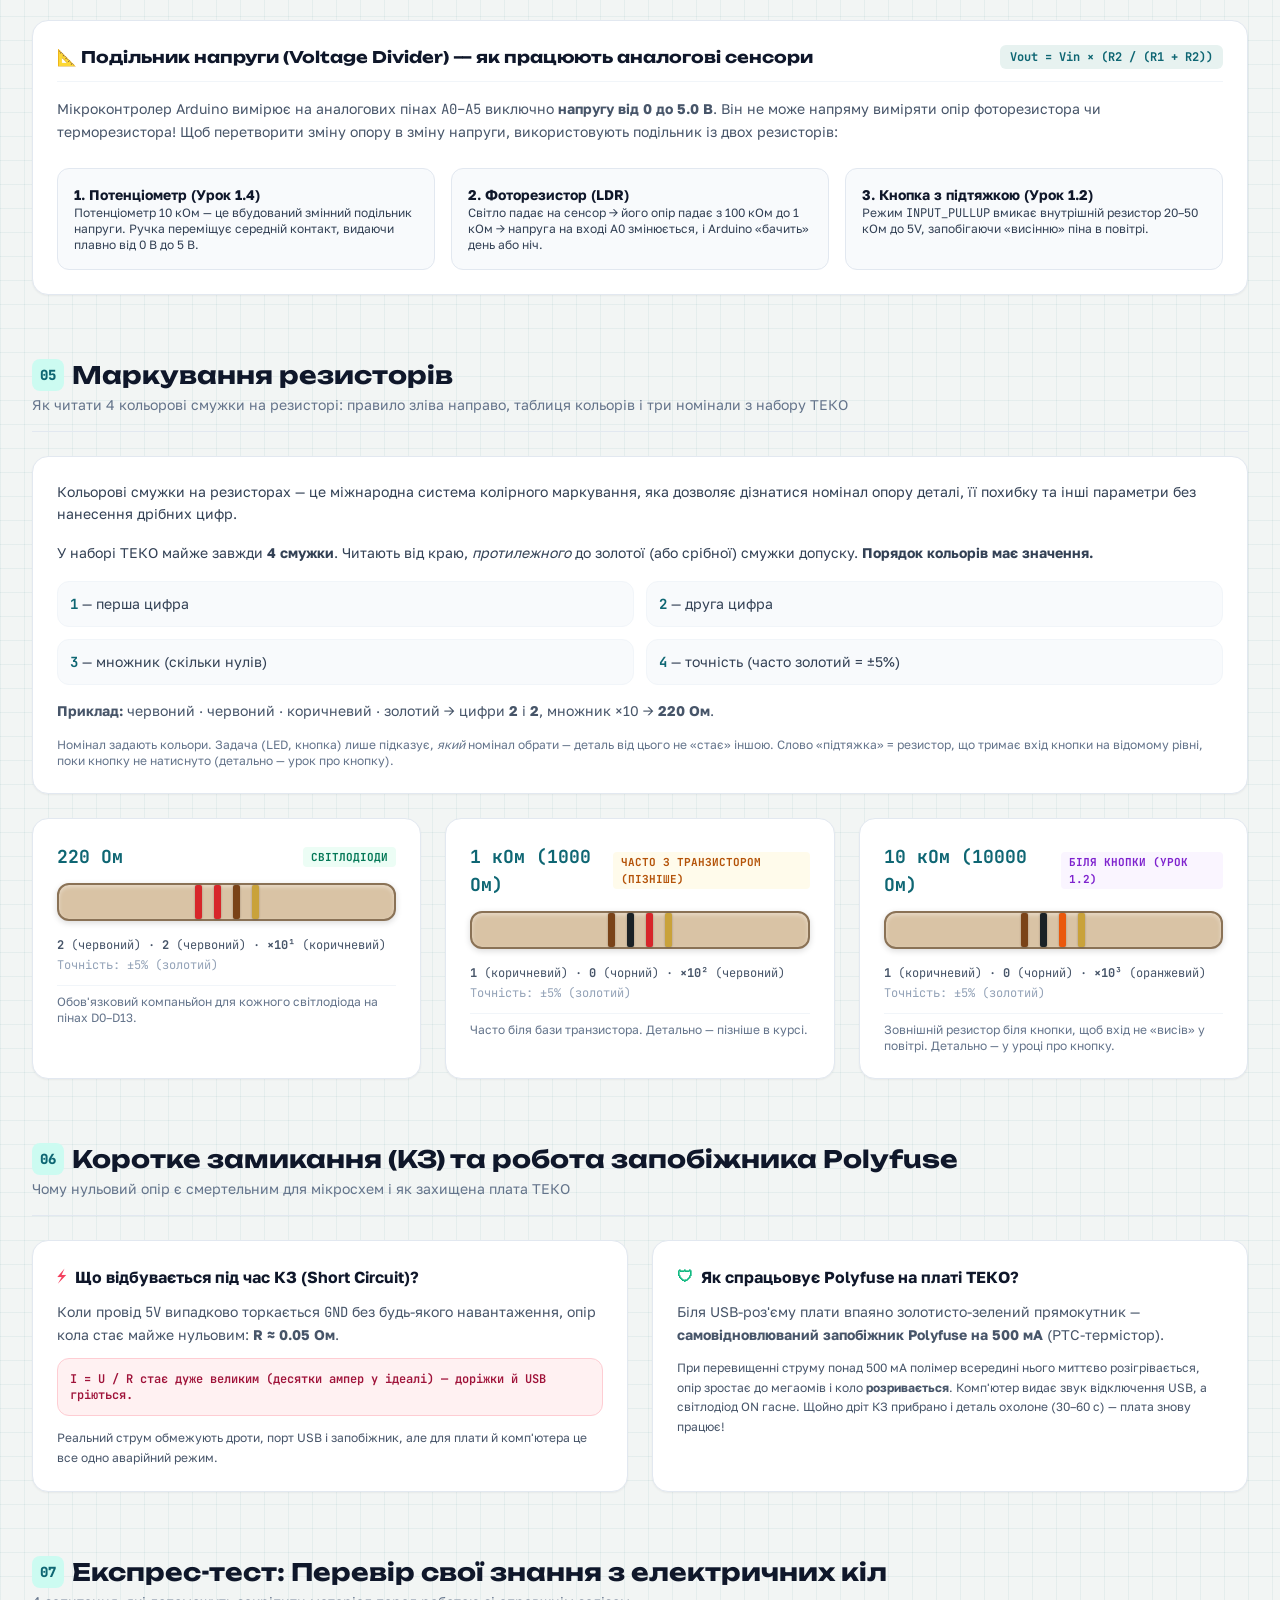
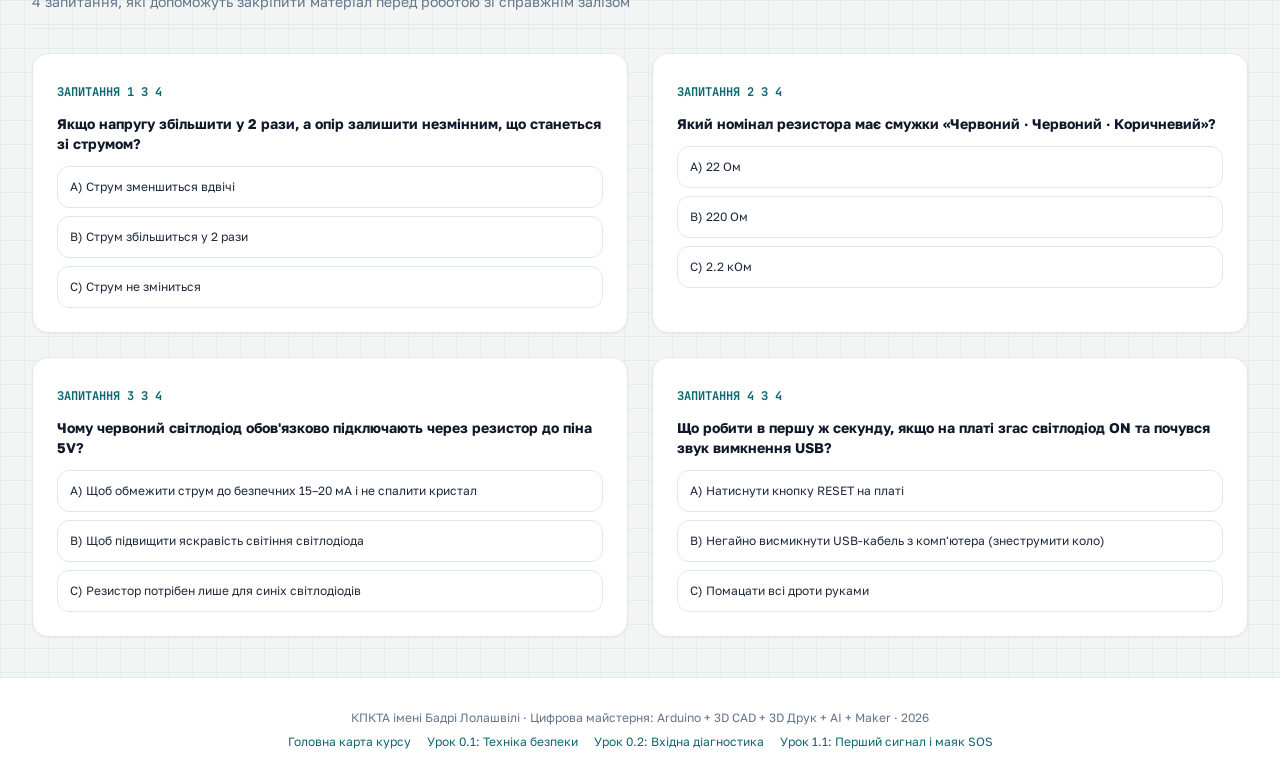
==== commit 9e2af8f7: "feat(guide): оптимізувати розмір трикутника Ома для смартфонів, оновити правила та шапку" ====
--- a/modules/00-diagnostic/guide-circuits.html
+++ b/modules/00-diagnostic/guide-circuits.html
@@ -55,7 +55,7 @@
     .no-scrollbar { -ms-overflow-style: none; scrollbar-width: none; }
     .desktop-nav { display: none; }
     .mobile-subnav { display: flex; }
-    @media (min-width: 1120px) {
+    @media (min-width: 1180px) {
       .desktop-nav { display: flex !important; }
       .mobile-subnav { display: none !important; }
     }
@@ -72,28 +72,25 @@
           <a href="../../index.html" class="inline-flex items-center gap-1.5 text-xs font-semibold text-pcb hover:text-pcb-deep transition bg-pcb-light px-2.5 py-1.5 rounded-lg border border-teal-200 shrink-0 whitespace-nowrap">
             ← Карта курсу
           </a>
-          <a href="lesson-diag.html" class="hidden xl:inline-flex items-center gap-1 text-xs font-medium text-slate-600 hover:text-pcb hover:bg-slate-100 px-2 py-1.5 rounded-lg transition shrink-0 whitespace-nowrap">
-            ← Діагностика
-          </a>
           <div class="min-w-0">
-            <div class="text-[10px] sm:text-[11px] uppercase tracking-wider font-bold text-pcb font-mono leading-none hidden sm:block">Блок 0 · База знань</div>
+            <div class="text-[10px] sm:text-[11px] uppercase tracking-wider font-bold text-pcb font-mono leading-none whitespace-nowrap hidden sm:block">Модуль 0 · База знань</div>
             <h1 class="text-xs sm:text-sm md:text-base font-bold text-slate-900 leading-tight font-display whitespace-nowrap truncate">
               Електричні кола і закон Ома
             </h1>
           </div>
         </div>
 
-        <!-- Центральна частина: навігація для великих екранів (>= 1120px) -->
-        <nav class="desktop-nav items-center space-x-1 lg:space-x-1.5 text-xs lg:text-sm font-medium shrink-0">
-          <a href="#overview" class="nav-link px-2.5 py-1.5 rounded-lg text-slate-600 hover:text-pcb hover:bg-slate-100 transition whitespace-nowrap">Огляд</a>
-          <a href="#ohm-law" class="nav-link px-2.5 py-1.5 rounded-lg text-slate-600 hover:text-pcb hover:bg-slate-100 transition whitespace-nowrap">Закон Ома</a>
-          <a href="#led-calc" class="nav-link px-2.5 py-1.5 rounded-lg text-slate-600 hover:text-pcb hover:bg-slate-100 transition flex items-center gap-1 whitespace-nowrap">
+        <!-- Центральна частина: навігація для великих екранів (>= 1180px) -->
+        <nav class="desktop-nav items-center space-x-1 text-xs xl:text-sm font-medium shrink-0">
+          <a href="#overview" class="nav-link px-2 py-1.5 rounded-lg text-slate-600 hover:text-pcb hover:bg-slate-100 transition whitespace-nowrap">Огляд</a>
+          <a href="#ohm-law" class="nav-link px-2 py-1.5 rounded-lg text-slate-600 hover:text-pcb hover:bg-slate-100 transition whitespace-nowrap">Закон Ома</a>
+          <a href="#led-calc" class="nav-link px-2 py-1.5 rounded-lg text-slate-600 hover:text-pcb hover:bg-slate-100 transition flex items-center gap-1 whitespace-nowrap">
             🧮 Калькулятор LED
           </a>
-          <a href="#circuits" class="nav-link px-2.5 py-1.5 rounded-lg text-slate-600 hover:text-pcb hover:bg-slate-100 transition whitespace-nowrap">З'єднання</a>
-          <a href="#resistors" class="nav-link px-2.5 py-1.5 rounded-lg text-slate-600 hover:text-pcb hover:bg-slate-100 transition whitespace-nowrap">Маркування резисторів</a>
-          <a href="#safety-kz" class="nav-link px-2.5 py-1.5 rounded-lg text-slate-600 hover:text-pcb hover:bg-slate-100 transition whitespace-nowrap">КЗ та захист</a>
-          <a href="#quiz" class="nav-link px-2.5 py-1.5 rounded-lg text-slate-600 hover:text-pcb hover:bg-slate-100 transition whitespace-nowrap">Тест</a>
+          <a href="#circuits" class="nav-link px-2 py-1.5 rounded-lg text-slate-600 hover:text-pcb hover:bg-slate-100 transition whitespace-nowrap">З'єднання</a>
+          <a href="#resistors" class="nav-link px-2 py-1.5 rounded-lg text-slate-600 hover:text-pcb hover:bg-slate-100 transition whitespace-nowrap">Маркування резисторів</a>
+          <a href="#safety-kz" class="nav-link px-2 py-1.5 rounded-lg text-slate-600 hover:text-pcb hover:bg-slate-100 transition whitespace-nowrap">КЗ та захист</a>
+          <a href="#quiz" class="nav-link px-2 py-1.5 rounded-lg text-slate-600 hover:text-pcb hover:bg-slate-100 transition whitespace-nowrap">Тест</a>
         </nav>
 
         <!-- Права частина: кнопки дій -->
@@ -106,18 +103,16 @@
       </div>
     </div>
 
-    <!-- Адаптивна горизонтальна смуга навігації (< 1120px) -->
+    <!-- Адаптивна горизонтальна смуга навігації (< 1180px) -->
     <div class="mobile-subnav border-t border-slate-200/80 bg-slate-50/95 backdrop-blur px-3 py-1.5 overflow-x-auto no-scrollbar">
       <nav class="flex items-center gap-1 text-xs font-medium min-w-max mx-auto">
-        <a href="lesson-diag.html" class="px-2 py-1 rounded-md text-slate-500 hover:text-pcb hover:bg-white transition whitespace-nowrap">← Діагностика</a>
-        <span class="text-slate-300">|</span>
-        <a href="#overview" class="nav-link px-2 py-1 rounded-md text-slate-600 hover:text-pcb hover:bg-white transition whitespace-nowrap">Огляд</a>
-        <a href="#ohm-law" class="nav-link px-2 py-1 rounded-md text-slate-600 hover:text-pcb hover:bg-white transition whitespace-nowrap">Закон Ома</a>
-        <a href="#led-calc" class="nav-link px-2 py-1 rounded-md text-slate-600 hover:text-pcb hover:bg-white transition whitespace-nowrap">🧮 Калькулятор LED</a>
-        <a href="#circuits" class="nav-link px-2 py-1 rounded-md text-slate-600 hover:text-pcb hover:bg-white transition whitespace-nowrap">З'єднання</a>
-        <a href="#resistors" class="nav-link px-2 py-1 rounded-md text-slate-600 hover:text-pcb hover:bg-white transition whitespace-nowrap">Маркування резисторів</a>
-        <a href="#safety-kz" class="nav-link px-2 py-1 rounded-md text-slate-600 hover:text-pcb hover:bg-white transition whitespace-nowrap">КЗ та захист</a>
-        <a href="#quiz" class="nav-link px-2 py-1 rounded-md text-slate-600 hover:text-pcb hover:bg-white transition whitespace-nowrap">Тест</a>
+        <a href="#overview" class="nav-link px-2.5 py-1 rounded-md text-slate-600 hover:text-pcb hover:bg-white transition whitespace-nowrap">Огляд</a>
+        <a href="#ohm-law" class="nav-link px-2.5 py-1 rounded-md text-slate-600 hover:text-pcb hover:bg-white transition whitespace-nowrap">Закон Ома</a>
+        <a href="#led-calc" class="nav-link px-2.5 py-1 rounded-md text-slate-600 hover:text-pcb hover:bg-white transition whitespace-nowrap">🧮 Калькулятор LED</a>
+        <a href="#circuits" class="nav-link px-2.5 py-1 rounded-md text-slate-600 hover:text-pcb hover:bg-white transition whitespace-nowrap">З'єднання</a>
+        <a href="#resistors" class="nav-link px-2.5 py-1 rounded-md text-slate-600 hover:text-pcb hover:bg-white transition whitespace-nowrap">Маркування резисторів</a>
+        <a href="#safety-kz" class="nav-link px-2.5 py-1 rounded-md text-slate-600 hover:text-pcb hover:bg-white transition whitespace-nowrap">КЗ та захист</a>
+        <a href="#quiz" class="nav-link px-2.5 py-1 rounded-md text-slate-600 hover:text-pcb hover:bg-white transition whitespace-nowrap">Тест</a>
       </nav>
     </div>
   </header>
@@ -146,6 +141,9 @@
           <a href="#resistors" class="inline-flex items-center px-5 py-2.5 rounded-xl bg-slate-800 hover:bg-slate-700 text-slate-200 font-medium transition border border-slate-700 text-sm">
             Маркування резисторів
           </a>
+          <a href="lesson-diag.html" class="inline-flex items-center px-5 py-2.5 rounded-xl bg-slate-800 hover:bg-slate-700 text-slate-200 font-medium transition border border-slate-700 text-sm">
+            ← Перейти до Уроку 0.2
+          </a>
         </div>
       </div>
 
@@ -253,11 +251,11 @@
         <p class="text-sm text-slate-500 mt-1">Головне математичне правило електроніки, яке пов'язує напругу, струм та опір</p>
       </div>
 
-      <div class="grid grid-cols-1 lg:grid-cols-12 gap-8 items-start bg-white p-6 sm:p-8 rounded-2xl border border-slate-200 shadow-sm">
+      <div class="grid grid-cols-1 lg:grid-cols-12 gap-8 items-start bg-white p-4 sm:p-8 rounded-2xl border border-slate-200 shadow-sm">
         <div class="lg:col-span-5 flex flex-col items-center">
-          <div class="text-xs font-mono font-bold text-slate-400 mb-3 uppercase tracking-wider">Інженерний трикутник (Клікни на сектор)</div>
+          <div class="text-xs font-mono font-bold text-slate-400 mb-2 sm:mb-3 uppercase tracking-wider text-center">Інженерний трикутник (Клікни на сектор)</div>
           
-          <svg viewBox="0 0 260 220" class="w-64 max-w-full drop-shadow-sm select-none">
+          <svg viewBox="0 0 260 220" class="w-44 sm:w-56 max-w-full drop-shadow-sm select-none">
             <!-- Верхній сектор U -->
             <polygon id="tri-u" points="130,20 40,110 220,110" fill="#0E6673" stroke="#0C2A31" stroke-width="3" class="cursor-pointer hover:opacity-90 transition"/>
             <text x="130" y="80" text-anchor="middle" fill="#FFFFFF" font-family="Unbounded, sans-serif" font-size="28" font-weight="700" pointer-events="none">U</text>
@@ -281,7 +279,7 @@
           </svg>
 
           <!-- Пояснення: Як працює правило «закриття пальцем» -->
-          <div class="w-full mt-5 p-4 rounded-xl bg-slate-50 border border-slate-200 text-xs sm:text-sm text-slate-700 space-y-3">
+          <div class="w-full mt-3 sm:mt-5 p-3 sm:p-4 rounded-xl bg-slate-50 border border-slate-200 text-xs sm:text-sm text-slate-700 space-y-2 sm:space-y-3">
             <div class="font-bold text-slate-900 flex items-center justify-between font-display text-sm">
               <span class="flex items-center gap-1.5"><span>👆</span> Як це працює:</span>
               <span class="text-[10px] font-mono text-slate-400 uppercase">Правило пальця</span>
@@ -838,6 +836,21 @@
       document.querySelectorAll(".finger-rule-item").forEach(function(item) {
         item.classList.toggle("active-rule", item.getAttribute("data-ohm-rule") === mode);
       });
+
+      // Візуальне виділення активного сектора трикутника
+      var sectors = { u: document.getElementById("tri-u"), i: document.getElementById("tri-i"), r: document.getElementById("tri-r") };
+      for (var k in sectors) {
+        if (sectors[k]) {
+          if (k === mode) {
+            sectors[k].style.filter = "brightness(1.15) drop-shadow(0 0 5px rgba(14,102,115,0.5))";
+            sectors[k].style.opacity = "1";
+          } else {
+            sectors[k].style.filter = "none";
+            sectors[k].style.opacity = "0.75";
+          }
+        }
+      }
+
       var data = triData[mode];
       if (!data) return;
       document.getElementById("ohm-formula-tag").textContent = data.tag;
@@ -864,6 +877,7 @@
     if (triU) triU.addEventListener("click", function() { setOhmView("u"); });
     if (triI) triI.addEventListener("click", function() { setOhmView("i"); });
     if (triR) triR.addEventListener("click", function() { setOhmView("r"); });
+    setOhmView("i");
 
     // 2. Інтерактивний калькулятор резистора LED
     var stdResistors = [100, 120, 150, 180, 200, 220, 270, 330, 390, 470, 560, 680, 820, 1000, 1500, 2200, 4700, 10000];
--- a/assets/guide.css
+++ b/assets/guide.css
@@ -8,7 +8,7 @@
 .no-scrollbar{-ms-overflow-style:none;scrollbar-width:none}
 .desktop-nav{display:none}
 .mobile-subnav{display:flex}
-@media (min-width:1120px){
+@media (min-width:1180px){
   .desktop-nav{display:flex!important}
   .mobile-subnav{display:none!important}
 }
@@ -51,6 +51,9 @@
 .text-rose-800{color:#9f1239}
 .text-teal-950{color:#042f2e}
 .tracking-wide{letter-spacing:0.025em}
+.w-44{width:11rem}
+.w-48{width:12rem}
+.w-56{width:14rem}
 .w-64{width:16rem}
 @media (min-width:640px){
   .sm\:block{display:block}
@@ -58,10 +61,16 @@
   .sm\:grid-cols-2{grid-template-columns:repeat(2,minmax(0,1fr))}
   .sm\:h-16{height:4rem}
   .sm\:items-center{align-items:center}
+  .sm\:mb-3{margin-bottom:0.75rem}
+  .sm\:mt-5{margin-top:1.25rem}
+  .sm\:p-4{padding:1rem}
   .sm\:px-2\.5{padding-left:0.625rem;padding-right:0.625rem}
   .sm\:py-1\.5{padding-top:0.375rem;padding-bottom:0.375rem}
+  .sm\:space-y-3 > :not([hidden]) ~ :not([hidden]){--tw-space-y-reverse:0;margin-top:calc(0.75rem * calc(1 - var(--tw-space-y-reverse)));margin-bottom:calc(0.75rem * var(--tw-space-y-reverse))}
   .sm\:text-\[11px\]{font-size:11px}
   .sm\:text-sm{font-size:0.875rem;line-height:1.25rem}
+  .sm\:w-56{width:14rem}
+  .sm\:w-64{width:16rem}
 }
 @media (min-width:768px){
   .md\:text-base{font-size:1rem;line-height:1.5rem}
@@ -75,4 +84,5 @@
 }
 @media (min-width:1280px){
   .xl\:inline-flex{display:inline-flex}
+  .xl\:text-sm{font-size:0.875rem;line-height:1.25rem}
 }
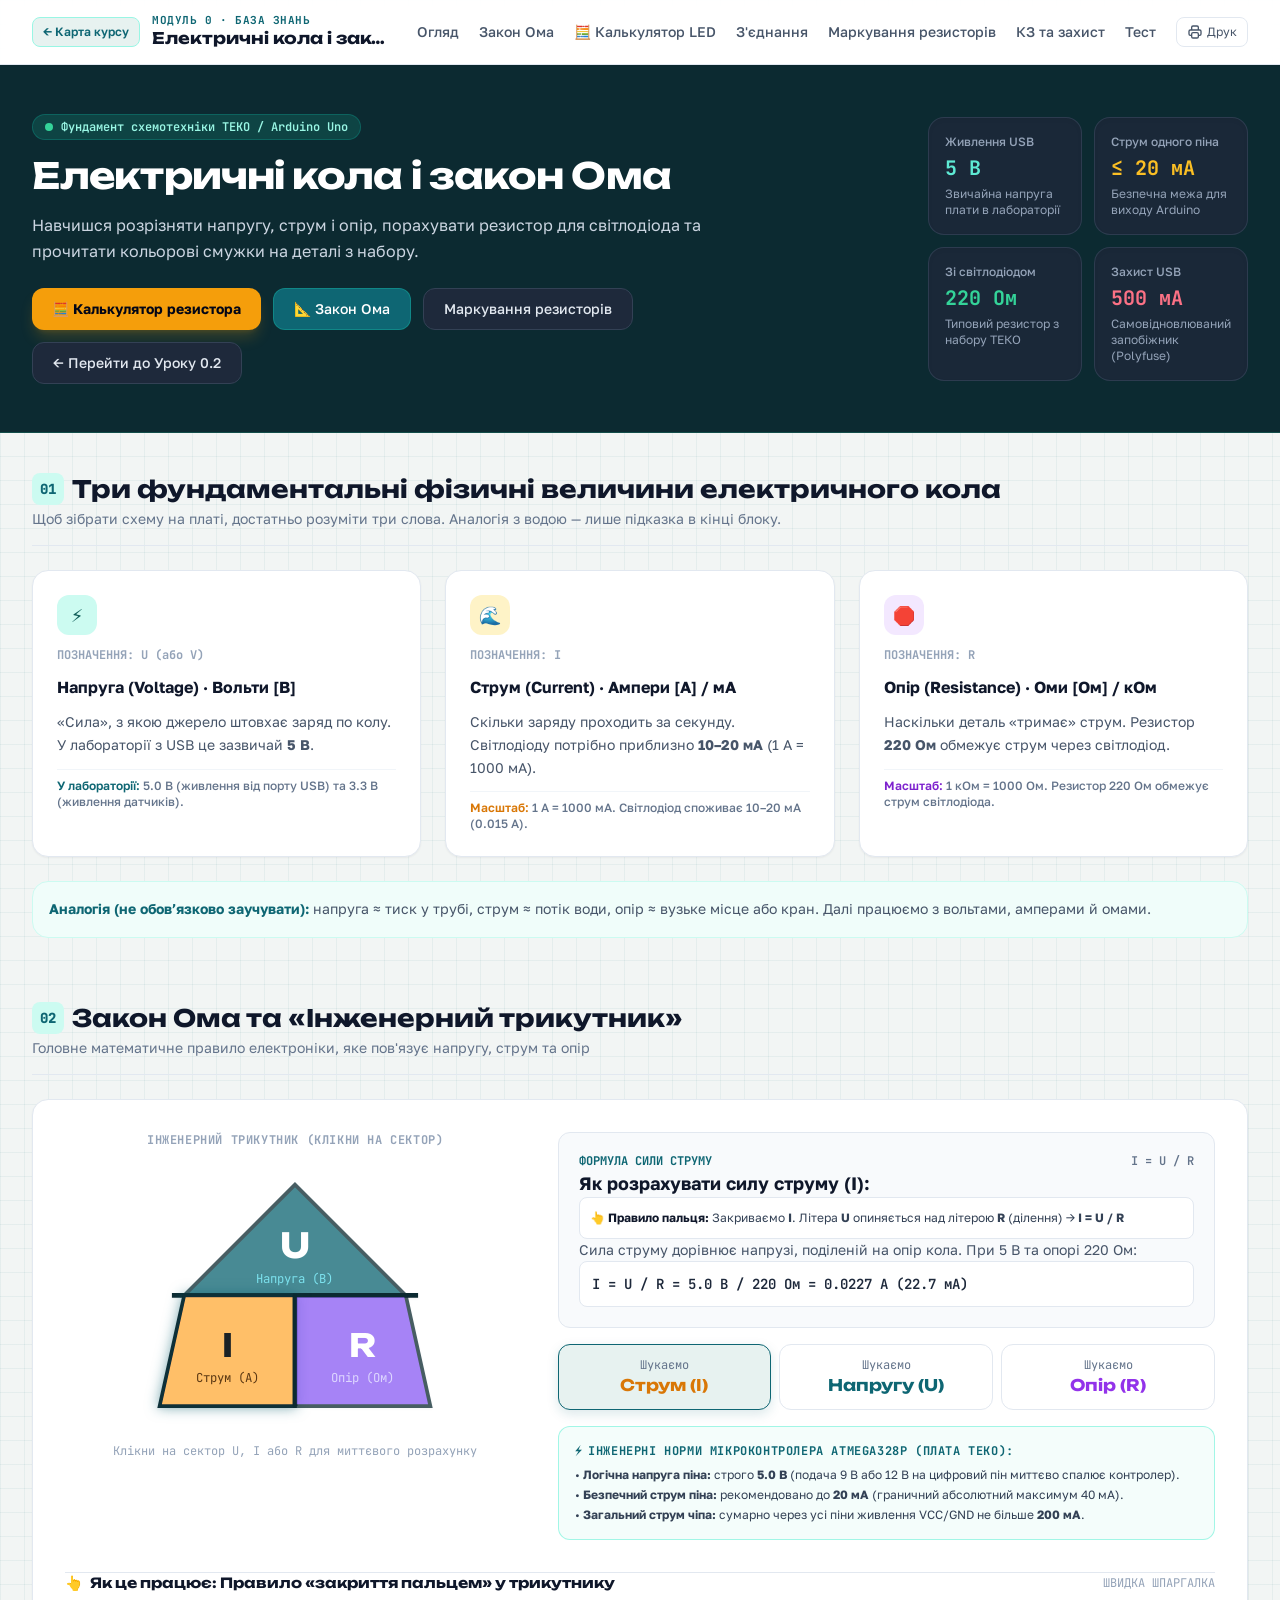
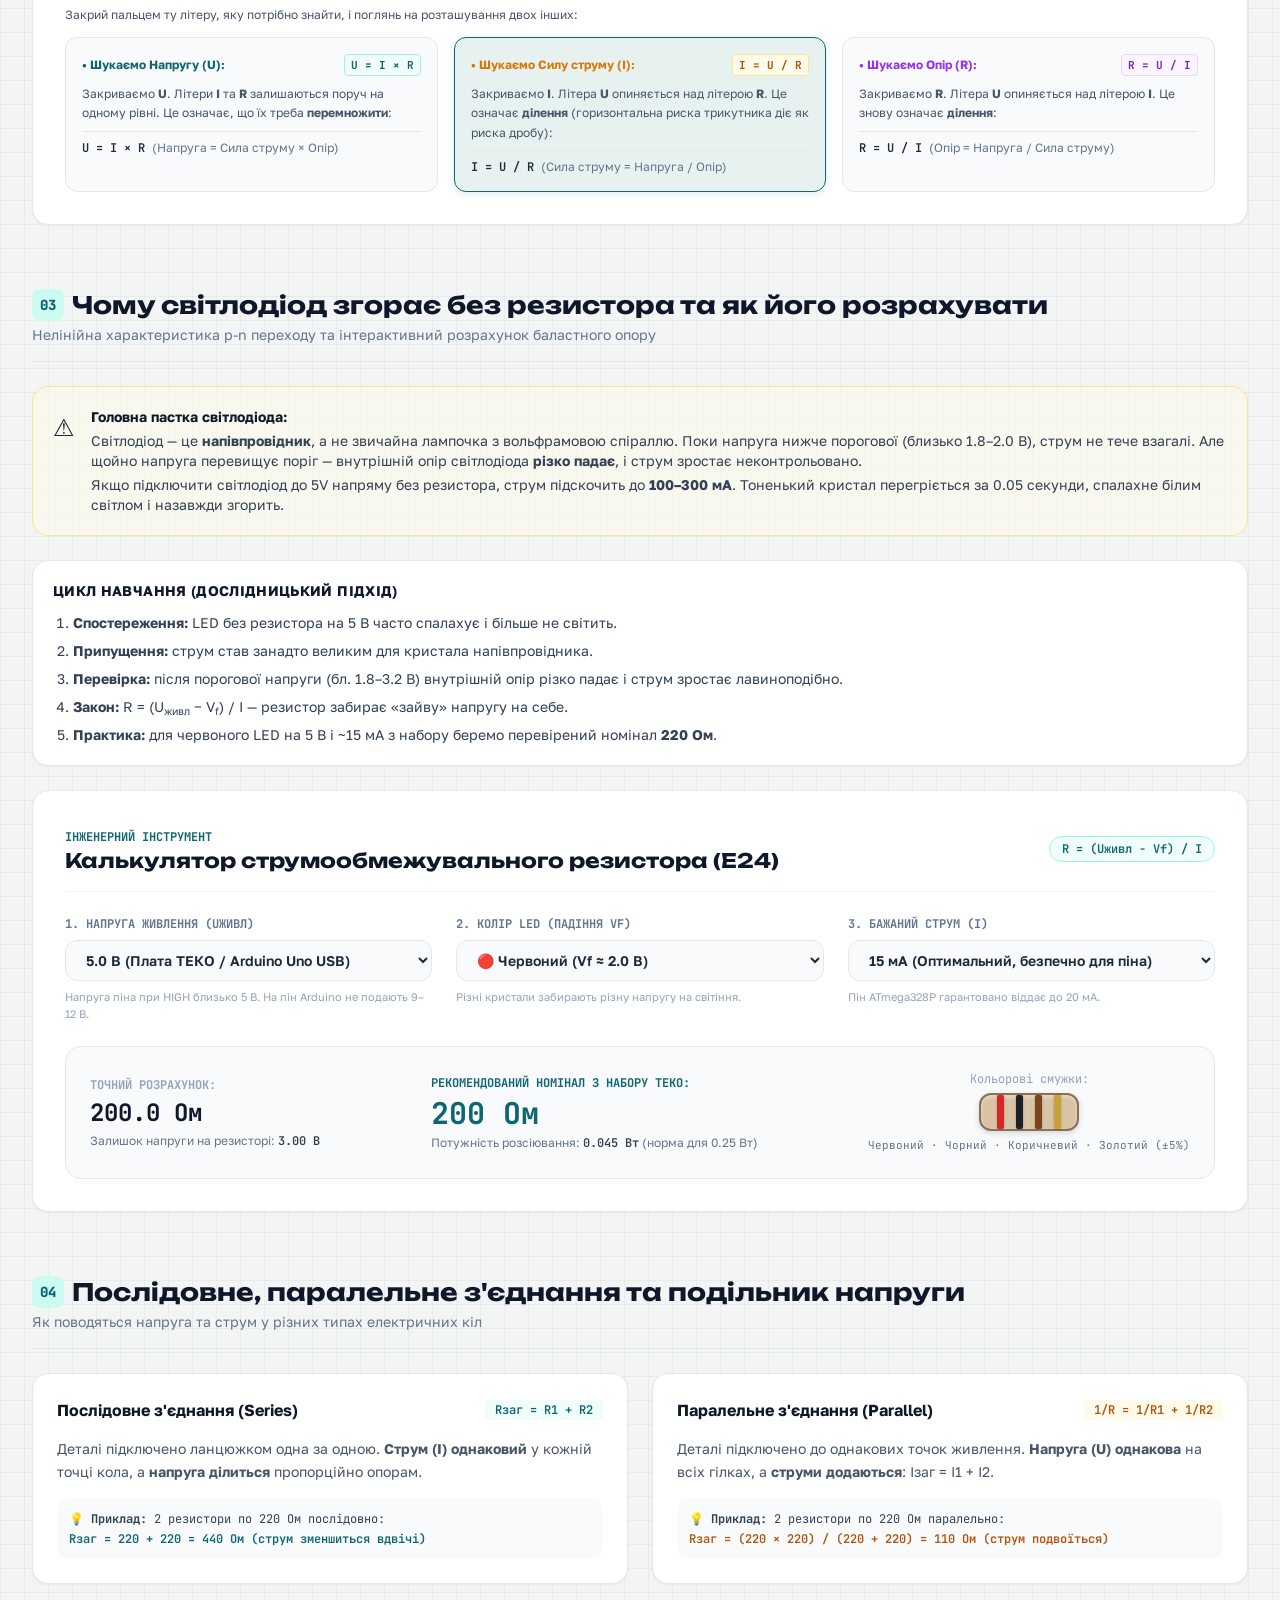
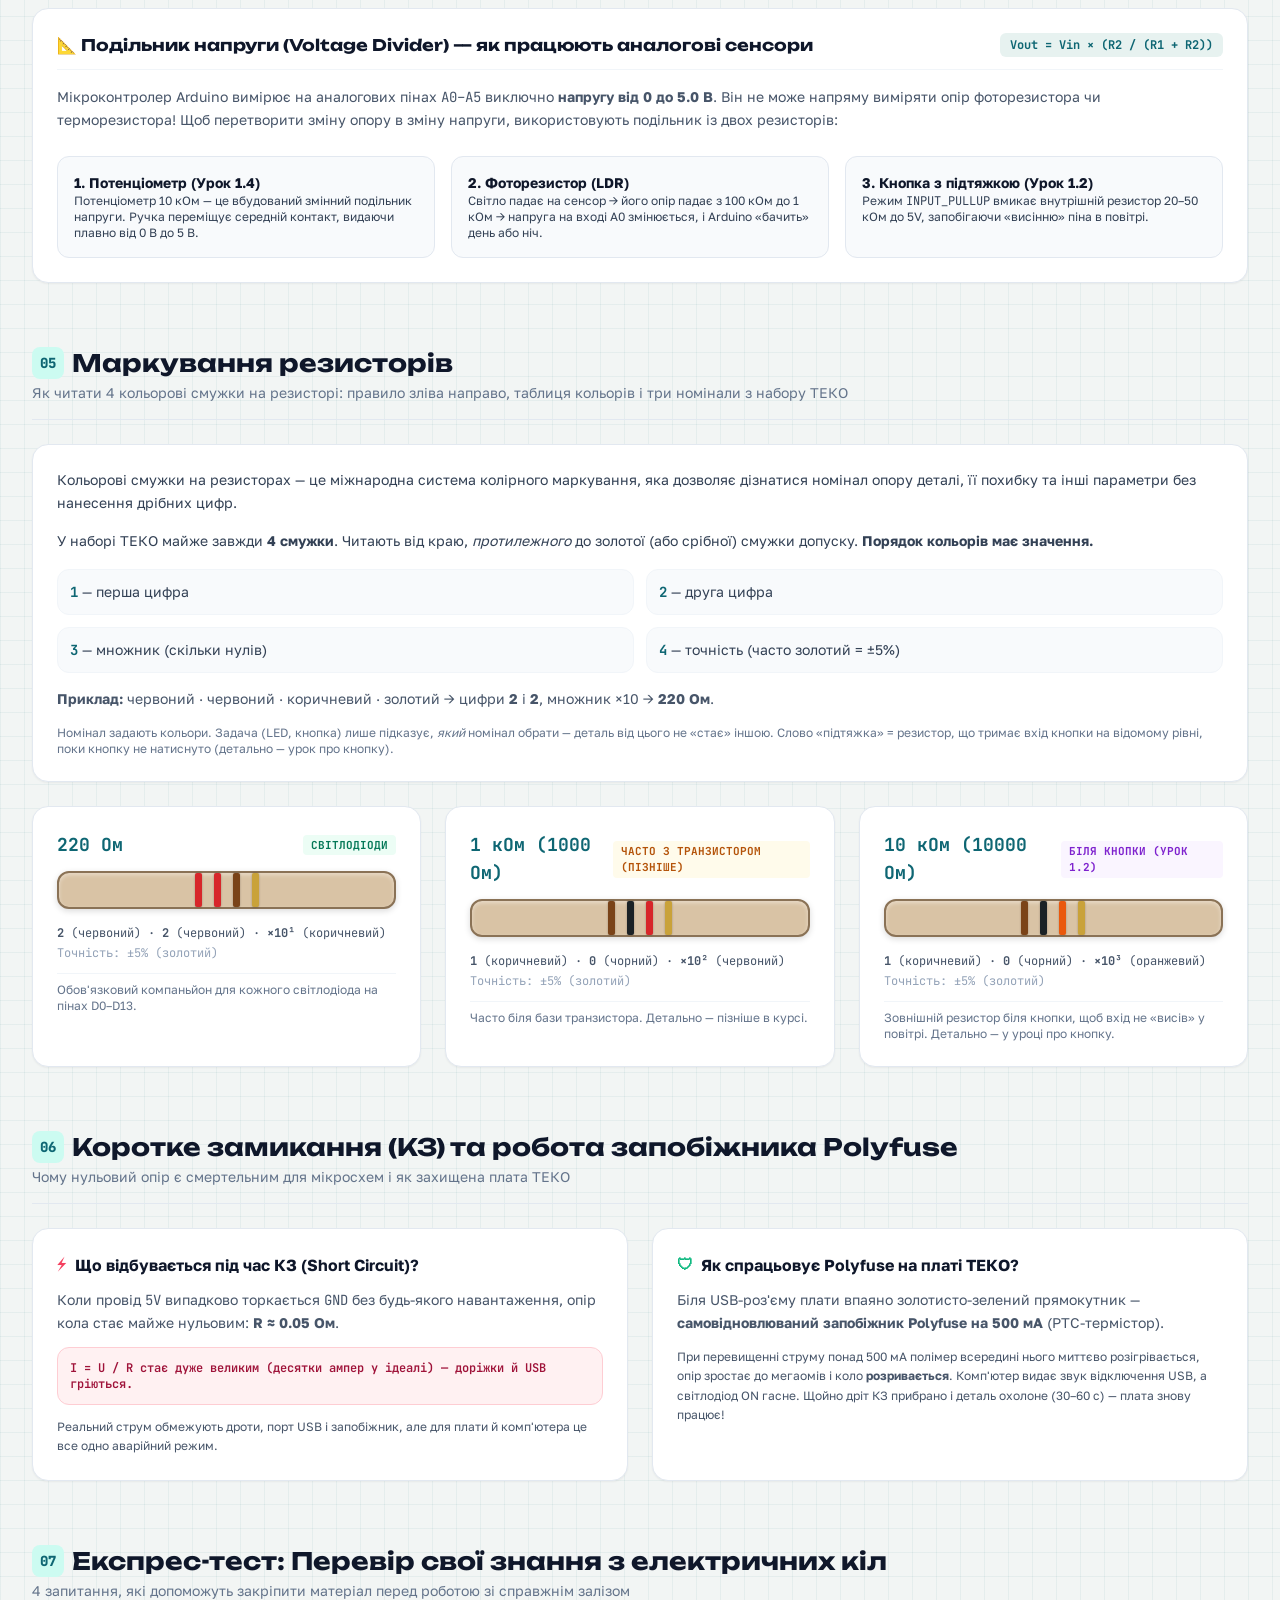
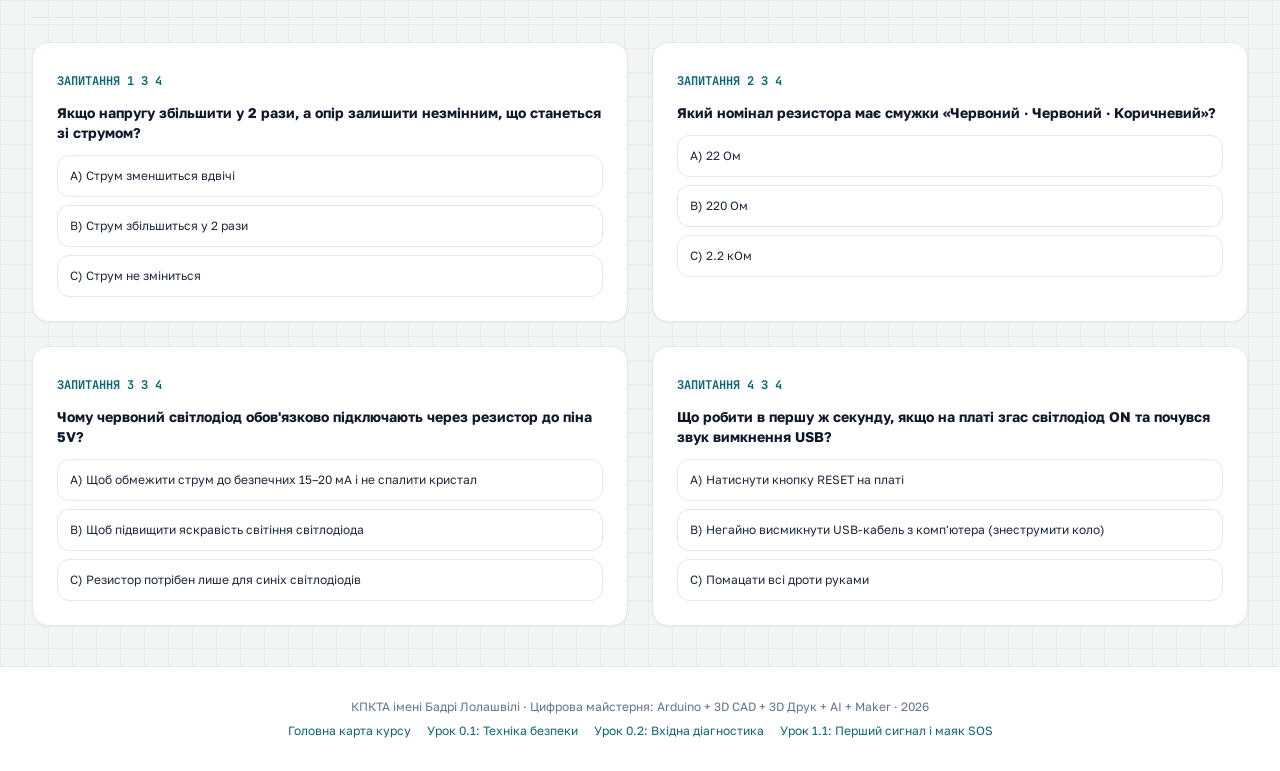
==== commit 9b267322: "feat(guide): розділити розкладку трикутника Ома для десктопу (lg:w-72, 3 колонки шпаргалки) та випра" ====
--- a/modules/00-diagnostic/guide-circuits.html
+++ b/modules/00-diagnostic/guide-circuits.html
@@ -177,7 +177,7 @@
   <main class="max-w-7xl mx-auto px-4 sm:px-6 lg:px-8 py-10 space-y-16 flex-1">
 
     <!-- РОЗДІЛ 1: Три фундаментальні величини -->
-    <section id="overview" class="space-y-6">
+    <section id="overview" class="space-y-6 scroll-mt-20 sm:scroll-mt-24">
       <div class="border-b border-slate-200 pb-4">
         <h3 class="text-xl sm:text-2xl font-bold text-slate-900 flex items-center gap-2 font-display">
           <span class="w-8 h-8 rounded-lg bg-teal-100 text-pcb flex items-center justify-center text-sm font-extrabold font-mono">01</span>
@@ -242,7 +242,7 @@
     </section>
 
     <!-- РОЗДІЛ 2: Закон Ома -->
-    <section id="ohm-law" class="space-y-6">
+    <section id="ohm-law" class="space-y-6 scroll-mt-20 sm:scroll-mt-24">
       <div class="border-b border-slate-200 pb-4">
         <h3 class="text-xl sm:text-2xl font-bold text-slate-900 flex items-center gap-2 font-display">
           <span class="w-8 h-8 rounded-lg bg-teal-100 text-pcb flex items-center justify-center text-sm font-extrabold font-mono">02</span>
@@ -252,10 +252,11 @@
       </div>
 
       <div class="grid grid-cols-1 lg:grid-cols-12 gap-8 items-start bg-white p-4 sm:p-8 rounded-2xl border border-slate-200 shadow-sm">
+        <!-- Ліва колонка: Інженерний трикутник -->
         <div class="lg:col-span-5 flex flex-col items-center">
           <div class="text-xs font-mono font-bold text-slate-400 mb-2 sm:mb-3 uppercase tracking-wider text-center">Інженерний трикутник (Клікни на сектор)</div>
           
-          <svg viewBox="0 0 260 220" class="w-44 sm:w-56 max-w-full drop-shadow-sm select-none">
+          <svg viewBox="0 0 260 220" class="w-44 sm:w-56 lg:w-72 xl:w-80 max-w-full drop-shadow-sm select-none">
             <!-- Верхній сектор U -->
             <polygon id="tri-u" points="130,20 40,110 220,110" fill="#0E6673" stroke="#0C2A31" stroke-width="3" class="cursor-pointer hover:opacity-90 transition"/>
             <text x="130" y="80" text-anchor="middle" fill="#FFFFFF" font-family="Unbounded, sans-serif" font-size="28" font-weight="700" pointer-events="none">U</text>
@@ -278,8 +279,13 @@
             <text x="185" y="180" text-anchor="middle" fill="#DDD6FE" font-family="JetBrains Mono, monospace" font-size="10" pointer-events="none">Опір (Ом)</text>
           </svg>
 
-          <!-- Пояснення: Як працює правило «закриття пальцем» -->
-          <div class="w-full mt-3 sm:mt-5 p-3 sm:p-4 rounded-xl bg-slate-50 border border-slate-200 text-xs sm:text-sm text-slate-700 space-y-2 sm:space-y-3">
+          <!-- Підказка на десктопі -->
+          <div class="hidden lg:block text-xs font-mono text-slate-400 mt-3 text-center">
+            Клікни на сектор U, I або R для миттєвого розрахунку
+          </div>
+
+          <!-- Мобільна версія: Правило пальця прямо під трикутником (на екранах < 1024px) -->
+          <div class="w-full mt-3 sm:mt-5 p-3 sm:p-4 rounded-xl bg-slate-50 border border-slate-200 text-xs sm:text-sm text-slate-700 space-y-2 sm:space-y-3 lg:hidden">
             <div class="font-bold text-slate-900 flex items-center justify-between font-display text-sm">
               <span class="flex items-center gap-1.5"><span>👆</span> Як це працює:</span>
               <span class="text-[10px] font-mono text-slate-400 uppercase">Правило пальця</span>
@@ -291,7 +297,7 @@
 
             <div class="space-y-2 text-xs">
               <!-- Шукаємо U -->
-              <div class="finger-rule-item p-2.5 rounded-lg bg-white border border-slate-200/80" data-ohm-rule="u">
+              <div class="finger-rule-item p-2.5 rounded-lg bg-white border border-slate-200" data-ohm-rule="u">
                 <div class="font-bold text-pcb flex items-center justify-between">
                   <span>• Шукаємо Напругу (U):</span>
                   <span class="font-mono text-[11px] bg-teal-50 text-pcb px-1.5 py-0.5 rounded border border-teal-200">U = I × R</span>
@@ -305,7 +311,7 @@
               </div>
 
               <!-- Шукаємо I -->
-              <div class="finger-rule-item p-2.5 rounded-lg bg-white border border-slate-200/80 active-rule" data-ohm-rule="i">
+              <div class="finger-rule-item p-2.5 rounded-lg bg-white border border-slate-200 active-rule" data-ohm-rule="i">
                 <div class="font-bold text-amber-600 flex items-center justify-between">
                   <span>• Шукаємо Силу струму (I):</span>
                   <span class="font-mono text-[11px] bg-amber-50 text-amber-700 px-1.5 py-0.5 rounded border border-amber-200">I = U / R</span>
@@ -319,7 +325,7 @@
               </div>
 
               <!-- Шукаємо R -->
-              <div class="finger-rule-item p-2.5 rounded-lg bg-white border border-slate-200/80" data-ohm-rule="r">
+              <div class="finger-rule-item p-2.5 rounded-lg bg-white border border-slate-200" data-ohm-rule="r">
                 <div class="font-bold text-purple-600 flex items-center justify-between">
                   <span>• Шукаємо Опір (R):</span>
                   <span class="font-mono text-[11px] bg-purple-50 text-purple-700 px-1.5 py-0.5 rounded border border-purple-200">R = U / I</span>
@@ -335,13 +341,19 @@
           </div>
         </div>
 
+        <!-- Права колонка: Інтерактивний розрахунок -->
         <div class="lg:col-span-7 space-y-4">
-          <div id="ohm-explain-box" class="p-5 rounded-xl bg-slate-50 border border-slate-200 space-y-2">
+          <div id="ohm-explain-box" class="p-5 rounded-xl bg-slate-50 border border-slate-200 space-y-2.5">
             <div class="flex items-center justify-between">
               <span class="text-xs font-mono font-bold text-pcb uppercase" id="ohm-formula-tag">Формула струму</span>
-              <span class="text-xs text-slate-500 font-mono">I = U / R</span>
+              <span class="text-xs text-slate-500 font-mono font-semibold" id="ohm-formula-short">I = U / R</span>
             </div>
             <h4 class="text-lg font-bold text-slate-900" id="ohm-formula-title">Як знайти силу струму (I):</h4>
+            
+            <div class="p-2.5 rounded-lg bg-white border border-slate-200 text-xs text-slate-700 leading-relaxed" id="ohm-formula-finger">
+              👆 <strong class="text-slate-900">Правило пальця:</strong> <span id="ohm-finger-text">Закриваємо <strong>I</strong>. Літера <strong>U</strong> опиняється над літерою <strong>R</strong> (ділення) → <strong>I = U / R</strong></span>
+            </div>
+
             <p class="text-sm text-slate-600 leading-relaxed" id="ohm-formula-desc">
               Сила струму прямо пропорційна напрузі та обернено пропорційна опору. Якщо напруга <strong>5 В</strong>, а опір кола становить <strong>220 Ом</strong>:
             </p>
@@ -377,11 +389,68 @@
             </ul>
           </div>
         </div>
+
+        <!-- Десктопна шпаргалка: Горизонтальний ряд із 3 карток на всю ширину (на екранах >= 1024px) -->
+        <div class="hidden lg:block lg:col-span-12 pt-6 border-t border-slate-200 space-y-3">
+          <div class="flex items-center justify-between">
+            <h4 class="font-bold text-slate-900 font-display text-sm flex items-center gap-2">
+              <span>👆</span> Як це працює: Правило «закриття пальцем» у трикутнику
+            </h4>
+            <span class="text-xs font-mono text-slate-400 uppercase">Швидка шпаргалка</span>
+          </div>
+          <p class="text-xs text-slate-600 leading-relaxed">
+            Закрий пальцем ту літеру, яку потрібно знайти, і поглянь на розташування двох інших:
+          </p>
+
+          <div class="grid grid-cols-3 gap-4 text-xs">
+            <!-- Шукаємо U -->
+            <div class="finger-rule-item p-4 rounded-xl bg-slate-50 border border-slate-200" data-ohm-rule="u">
+              <div class="font-bold text-pcb flex items-center justify-between">
+                <span>• Шукаємо Напругу (U):</span>
+                <span class="font-mono text-[11px] bg-teal-50 text-pcb px-1.5 py-0.5 rounded border border-teal-200">U = I × R</span>
+              </div>
+              <div class="text-slate-600 mt-2 leading-relaxed">
+                Закриваємо <strong>U</strong>. Літери <strong>I</strong> та <strong>R</strong> залишаються поруч на одному рівні. Це означає, що їх треба <strong>перемножити</strong>:
+              </div>
+              <div class="font-mono text-slate-800 font-semibold mt-2 pt-2 border-t border-slate-200">
+                U = I × R <span class="font-sans font-normal text-slate-500">(Напруга = Сила струму × Опір)</span>
+              </div>
+            </div>
+
+            <!-- Шукаємо I -->
+            <div class="finger-rule-item p-4 rounded-xl bg-slate-50 border border-slate-200 active-rule" data-ohm-rule="i">
+              <div class="font-bold text-amber-600 flex items-center justify-between">
+                <span>• Шукаємо Силу струму (I):</span>
+                <span class="font-mono text-[11px] bg-amber-50 text-amber-700 px-1.5 py-0.5 rounded border border-amber-200">I = U / R</span>
+              </div>
+              <div class="text-slate-600 mt-2 leading-relaxed">
+                Закриваємо <strong>I</strong>. Літера <strong>U</strong> опиняється над літерою <strong>R</strong>. Це означає <strong>ділення</strong> (горизонтальна риска трикутника діє як риска дробу):
+              </div>
+              <div class="font-mono text-slate-800 font-semibold mt-2 pt-2 border-t border-slate-200">
+                I = U / R <span class="font-sans font-normal text-slate-500">(Сила струму = Напруга / Опір)</span>
+              </div>
+            </div>
+
+            <!-- Шукаємо R -->
+            <div class="finger-rule-item p-4 rounded-xl bg-slate-50 border border-slate-200" data-ohm-rule="r">
+              <div class="font-bold text-purple-600 flex items-center justify-between">
+                <span>• Шукаємо Опір (R):</span>
+                <span class="font-mono text-[11px] bg-purple-50 text-purple-700 px-1.5 py-0.5 rounded border border-purple-200">R = U / I</span>
+              </div>
+              <div class="text-slate-600 mt-2 leading-relaxed">
+                Закриваємо <strong>R</strong>. Літера <strong>U</strong> опиняється над літерою <strong>I</strong>. Це знову означає <strong>ділення</strong>:
+              </div>
+              <div class="font-mono text-slate-800 font-semibold mt-2 pt-2 border-t border-slate-200">
+                R = U / I <span class="font-sans font-normal text-slate-500">(Опір = Напруга / Сила струму)</span>
+              </div>
+            </div>
+          </div>
+        </div>
       </div>
     </section>
 
     <!-- РОЗДІЛ 3: Інтерактивний калькулятор резистора світлодіода -->
-    <section id="led-calc" class="space-y-6">
+    <section id="led-calc" class="space-y-6 scroll-mt-20 sm:scroll-mt-24">
       <div class="border-b border-slate-200 pb-4">
         <h3 class="text-xl sm:text-2xl font-bold text-slate-900 flex items-center gap-2 font-display">
           <span class="w-8 h-8 rounded-lg bg-teal-100 text-pcb flex items-center justify-center text-sm font-extrabold font-mono">03</span>
@@ -498,7 +567,7 @@
     </section>
 
     <!-- РОЗДІЛ 4: Схеми з'єднання та подільник напруги -->
-    <section id="circuits" class="space-y-6">
+    <section id="circuits" class="space-y-6 scroll-mt-20 sm:scroll-mt-24">
       <div class="border-b border-slate-200 pb-4">
         <h3 class="text-xl sm:text-2xl font-bold text-slate-900 flex items-center gap-2 font-display">
           <span class="w-8 h-8 rounded-lg bg-teal-100 text-pcb flex items-center justify-center text-sm font-extrabold font-mono">04</span>
@@ -566,7 +635,7 @@
     </section>
 
     <!-- РОЗДІЛ 5: Маркування резисторів -->
-    <section id="resistors" class="space-y-6">
+    <section id="resistors" class="space-y-6 scroll-mt-20 sm:scroll-mt-24">
       <div class="border-b border-slate-200 pb-4">
         <h3 class="text-xl sm:text-2xl font-bold text-slate-900 flex items-center gap-2 font-display">
           <span class="w-8 h-8 rounded-lg bg-teal-100 text-pcb flex items-center justify-center text-sm font-extrabold font-mono">05</span>
@@ -664,7 +733,7 @@
     </section>
 
     <!-- РОЗДІЛ 6: Діагностика КЗ та безпека -->
-    <section id="safety-kz" class="space-y-6">
+    <section id="safety-kz" class="space-y-6 scroll-mt-20 sm:scroll-mt-24">
       <div class="border-b border-slate-200 pb-4">
         <h3 class="text-xl sm:text-2xl font-bold text-slate-900 flex items-center gap-2 font-display">
           <span class="w-8 h-8 rounded-lg bg-teal-100 text-pcb flex items-center justify-center text-sm font-extrabold font-mono">06</span>
@@ -704,7 +773,7 @@
     </section>
 
     <!-- РОЗДІЛ 7: Експрес-тест для самоперевірки -->
-    <section id="quiz" class="space-y-6">
+    <section id="quiz" class="space-y-6 scroll-mt-20 sm:scroll-mt-24">
       <div class="border-b border-slate-200 pb-4">
         <h3 class="text-xl sm:text-2xl font-bold text-slate-900 flex items-center gap-2 font-display">
           <span class="w-8 h-8 rounded-lg bg-teal-100 text-pcb flex items-center justify-center text-sm font-extrabold font-mono">07</span>
@@ -811,19 +880,25 @@
     var triData = {
       i: {
         tag: "Формула сили струму",
+        short: "I = U / R",
         title: "Як розрахувати силу струму (I):",
+        finger: "Закриваємо <strong>I</strong>. Літера <strong>U</strong> опиняється над літерою <strong>R</strong> (ділення) → <strong>I = U / R</strong>",
         desc: "Сила струму дорівнює напрузі, поділеній на опір кола. При 5 В та опорі 220 Ом:",
         example: "I = U / R = 5.0 В / 220 Ом = 0.0227 А (22.7 мА)"
       },
       u: {
         tag: "Формула напруги",
+        short: "U = I × R",
         title: "Як розрахувати спад напруги (U):",
+        finger: "Закриваємо <strong>U</strong>. Літери <strong>I</strong> та <strong>R</strong> поруч на одному рівні (множення) → <strong>U = I × R</strong>",
         desc: "Напруга на резисторі дорівнює добутку сили струму на його опір. Якщо струм 15 мА (0.015 А), а опір 220 Ом:",
         example: "U = I × R = 0.015 А × 220 Ом = 3.3 В"
       },
       r: {
         tag: "Формула опору",
+        short: "R = U / I",
         title: "Як розрахувати опір резистора (R):",
+        finger: "Закриваємо <strong>R</strong>. Літера <strong>U</strong> опиняється над літерою <strong>I</strong> (ділення) → <strong>R = U / I</strong>",
         desc: "Опір дорівнює напрузі, поділеній на силу струму. Якщо на резисторі має впасти 3 В при струмі 15 мА:",
         example: "R = U / I = 3.0 В / 0.015 А = 200 Ом (найближчий номінал: 220 Ом)"
       }
@@ -857,6 +932,10 @@
       document.getElementById("ohm-formula-title").textContent = data.title;
       document.getElementById("ohm-formula-desc").textContent = data.desc;
       document.getElementById("ohm-formula-example").textContent = data.example;
+      var shortEl = document.getElementById("ohm-formula-short");
+      if (shortEl && data.short) shortEl.textContent = data.short;
+      var fingerEl = document.getElementById("ohm-finger-text");
+      if (fingerEl && data.finger) fingerEl.innerHTML = data.finger;
     }
 
     document.querySelectorAll(".ohm-card").forEach(function(btn) {
--- a/assets/guide.css
+++ b/assets/guide.css
@@ -8,6 +8,8 @@
 .no-scrollbar{-ms-overflow-style:none;scrollbar-width:none}
 .desktop-nav{display:none}
 .mobile-subnav{display:flex}
+.scroll-mt-20{scroll-margin-top:5rem}
+.scroll-mt-24{scroll-margin-top:6rem}
 @media (min-width:1180px){
   .desktop-nav{display:flex!important}
   .mobile-subnav{display:none!important}
@@ -66,6 +68,7 @@
   .sm\:p-4{padding:1rem}
   .sm\:px-2\.5{padding-left:0.625rem;padding-right:0.625rem}
   .sm\:py-1\.5{padding-top:0.375rem;padding-bottom:0.375rem}
+  .sm\:scroll-mt-24{scroll-margin-top:6rem}
   .sm\:space-y-3 > :not([hidden]) ~ :not([hidden]){--tw-space-y-reverse:0;margin-top:calc(0.75rem * calc(1 - var(--tw-space-y-reverse)));margin-bottom:calc(0.75rem * var(--tw-space-y-reverse))}
   .sm\:text-\[11px\]{font-size:11px}
   .sm\:text-sm{font-size:0.875rem;line-height:1.25rem}
@@ -76,13 +79,19 @@
   .md\:text-base{font-size:1rem;line-height:1.5rem}
 }
 @media (min-width:1024px){
-  .lg\:grid-cols-12{grid-template-columns:repeat(12,minmax(0,1fr))}
+  .lg\:block{display:block}
+  .lg\:col-span-12{grid-column:span 12 / span 12}
   .lg\:col-span-5{grid-column:span 5 / span 5}
   .lg\:col-span-7{grid-column:span 7 / span 7}
+  .lg\:gap-12{gap:3rem}
+  .lg\:grid-cols-12{grid-template-columns:repeat(12,minmax(0,1fr))}
+  .lg\:hidden{display:none!important}
   .lg\:space-x-1\.5 > :not([hidden]) ~ :not([hidden]){margin-left:0.375rem}
   .lg\:text-sm{font-size:0.875rem;line-height:1.25rem}
+  .lg\:w-72{width:18rem}
 }
 @media (min-width:1280px){
   .xl\:inline-flex{display:inline-flex}
   .xl\:text-sm{font-size:0.875rem;line-height:1.25rem}
+  .xl\:w-80{width:20rem}
 }
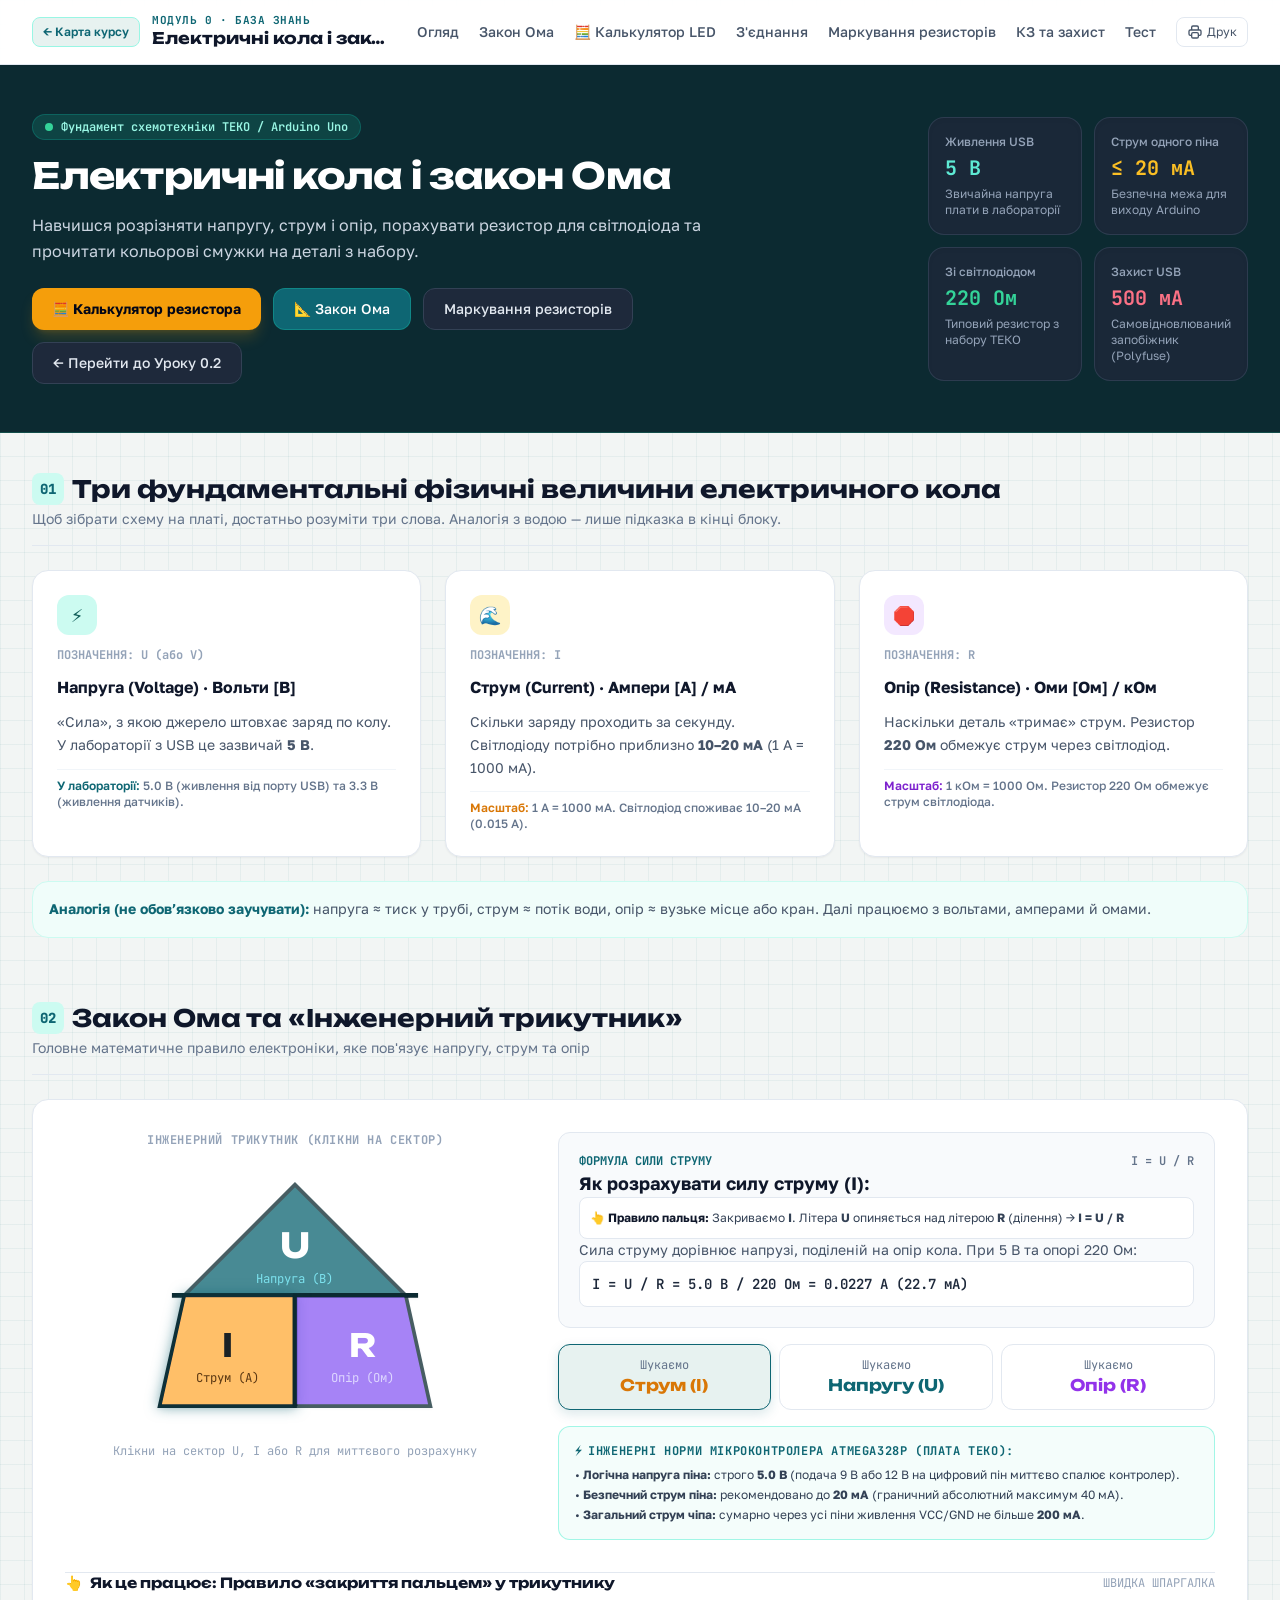
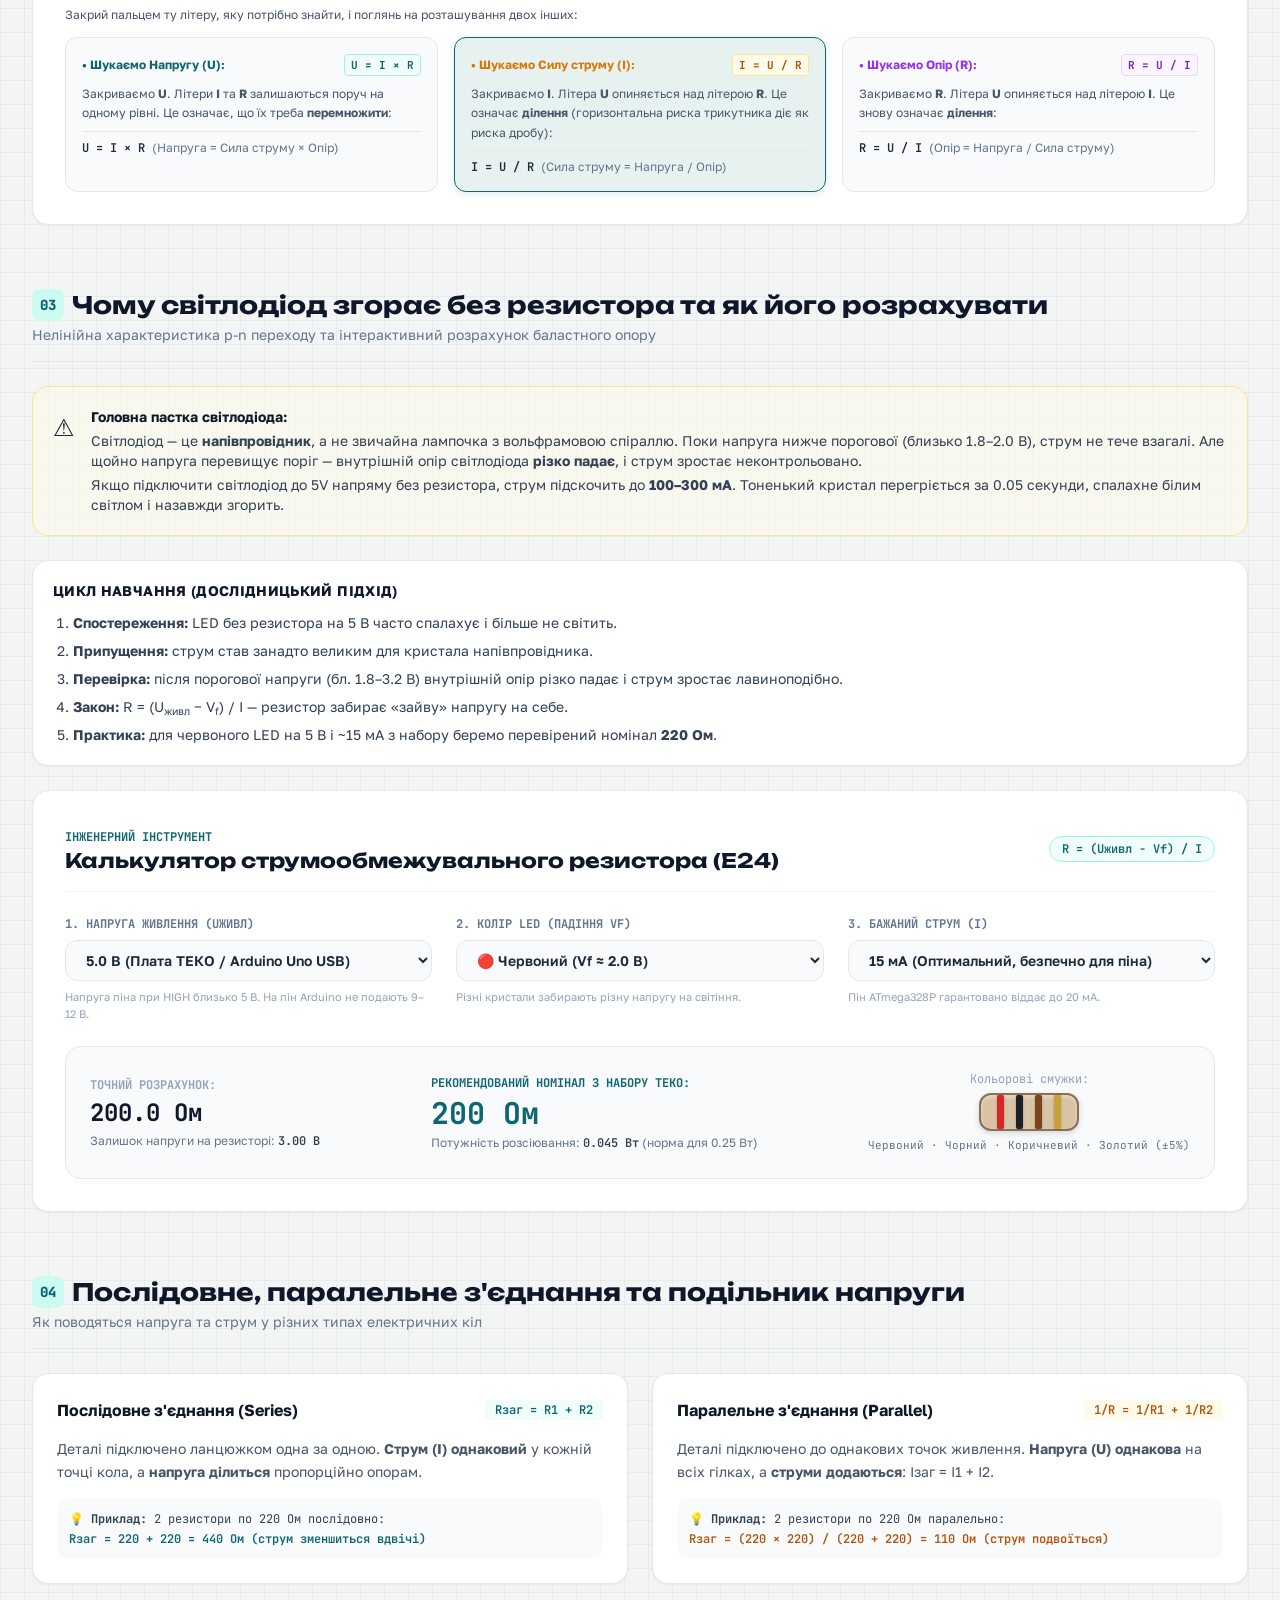
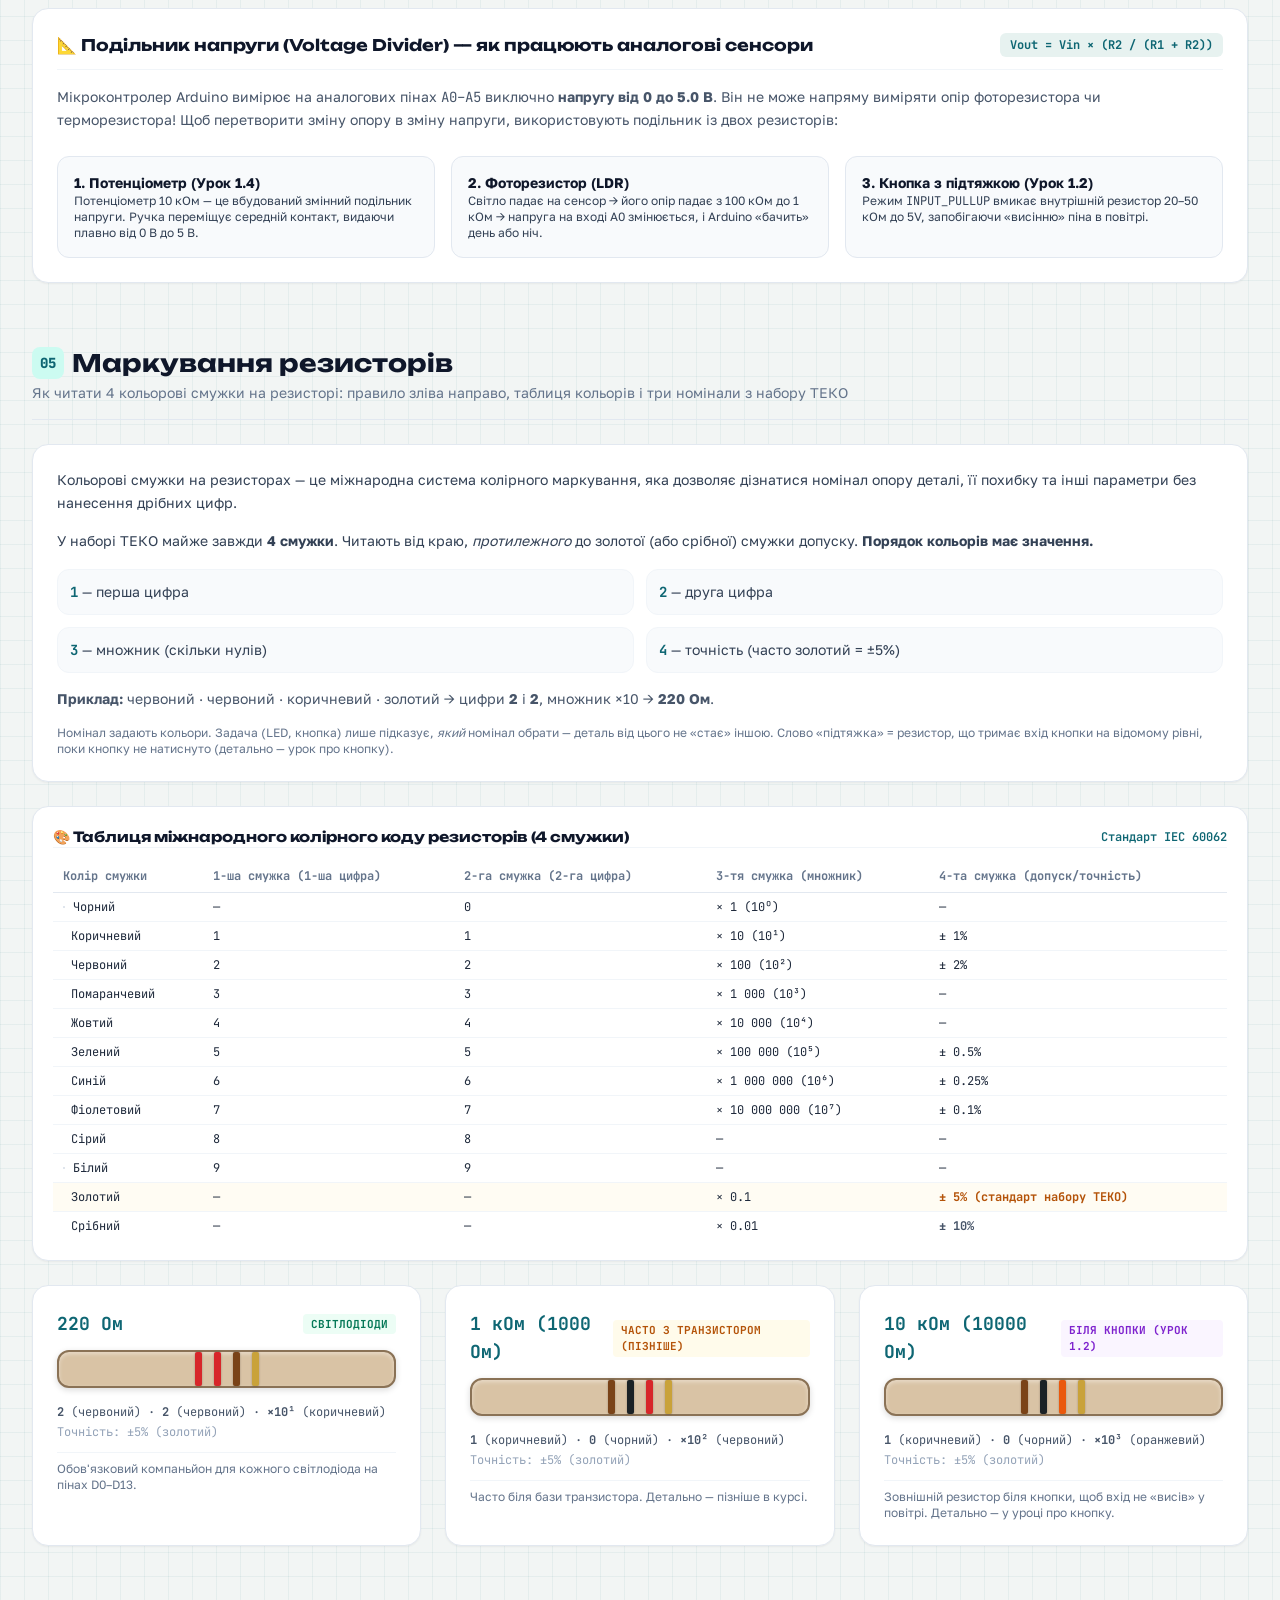
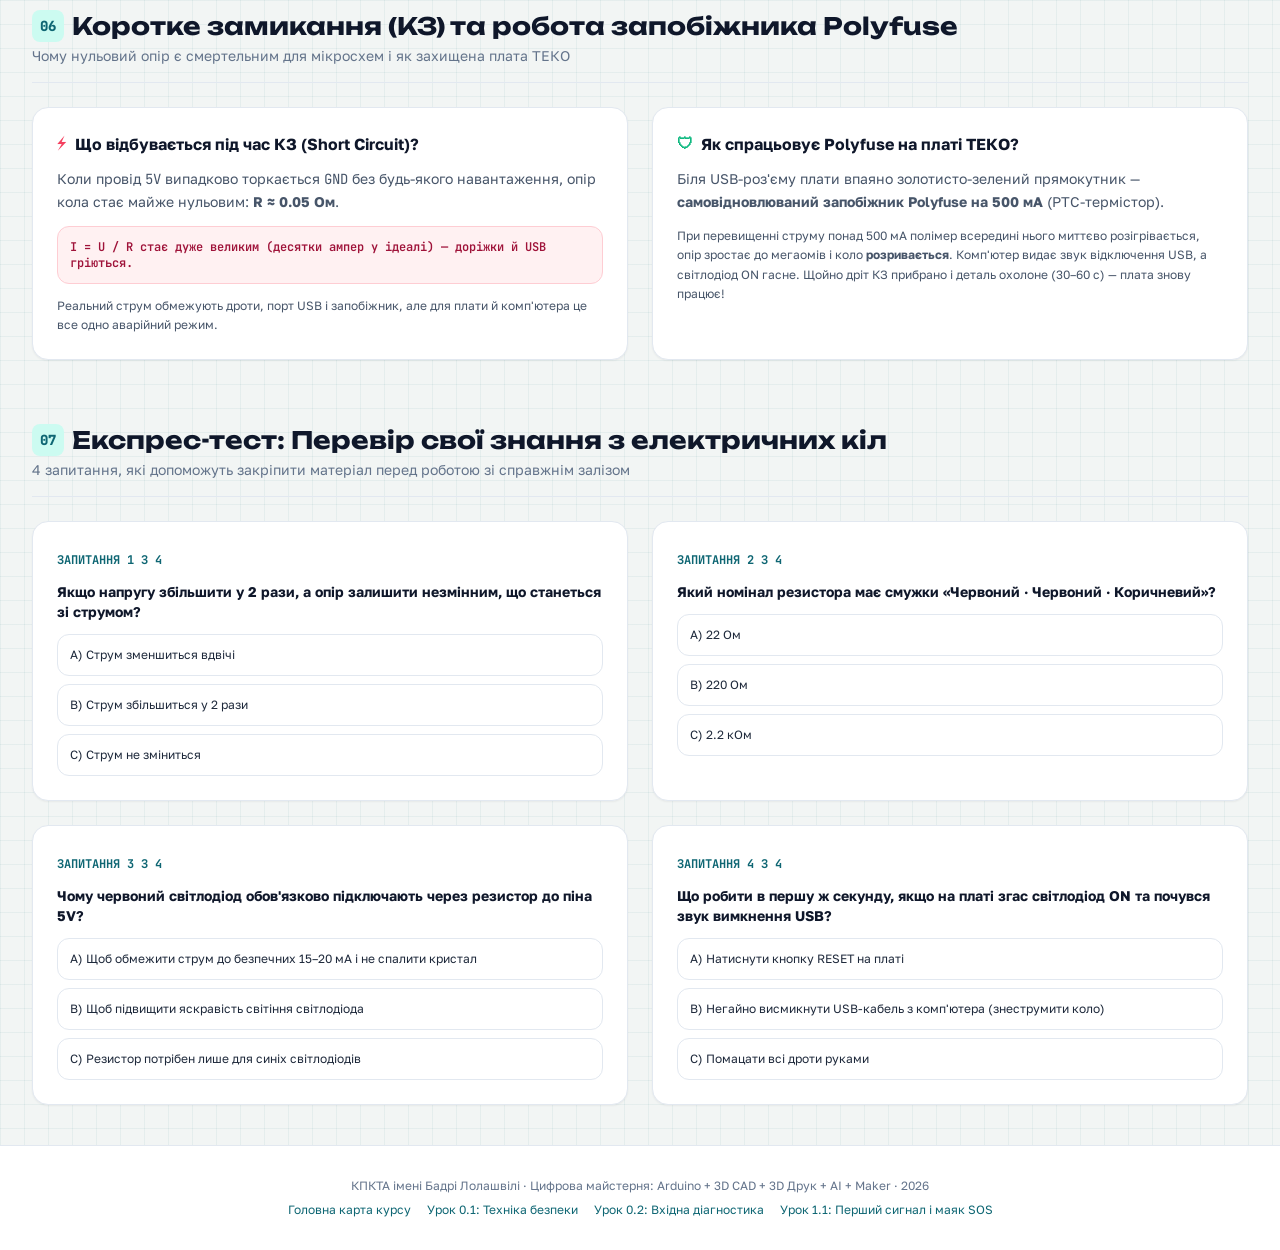
==== commit 26b48dcb: "refactor(ux): implement UI/UX improvements, design tokens, scope honesty and untrack internal files" ====
--- a/modules/00-diagnostic/guide-circuits.html
+++ b/modules/00-diagnostic/guide-circuits.html
@@ -666,6 +666,113 @@
         </p>
       </div>
 
+      <!-- Зведена таблиця міжнародного маркування (4 смужки) -->
+      <div class="bg-white rounded-2xl border border-slate-200 shadow-sm p-5 space-y-3">
+        <div class="flex items-center justify-between border-b border-slate-100 pb-2">
+          <h4 class="font-bold text-slate-900 text-sm font-display">🎨 Таблиця міжнародного колірного коду резисторів (4 смужки)</h4>
+          <span class="text-xs font-mono text-pcb font-semibold">Стандарт IEC 60062</span>
+        </div>
+        <div class="overflow-x-auto">
+          <table class="w-full text-left text-xs border-collapse">
+            <thead>
+              <tr class="border-b border-slate-200 text-slate-500 font-mono">
+                <th class="py-2 px-2.5">Колір смужки</th>
+                <th class="py-2 px-2.5">1-ша смужка (1-ша цифра)</th>
+                <th class="py-2 px-2.5">2-га смужка (2-га цифра)</th>
+                <th class="py-2 px-2.5">3-тя смужка (множник)</th>
+                <th class="py-2 px-2.5">4-та смужка (допуск/точність)</th>
+              </tr>
+            </thead>
+            <tbody class="divide-y divide-slate-100 font-mono">
+              <tr>
+                <td class="py-1.5 px-2.5 flex items-center gap-2"><span class="w-3 h-3 rounded-full bg-black inline-block border border-slate-300"></span> Чорний</td>
+                <td class="py-1.5 px-2.5">—</td>
+                <td class="py-1.5 px-2.5">0</td>
+                <td class="py-1.5 px-2.5">× 1 (10⁰)</td>
+                <td class="py-1.5 px-2.5">—</td>
+              </tr>
+              <tr>
+                <td class="py-1.5 px-2.5 flex items-center gap-2"><span class="w-3 h-3 rounded-full inline-block" style="background:#7A4318"></span> Коричневий</td>
+                <td class="py-1.5 px-2.5">1</td>
+                <td class="py-1.5 px-2.5">1</td>
+                <td class="py-1.5 px-2.5">× 10 (10¹)</td>
+                <td class="py-1.5 px-2.5">± 1%</td>
+              </tr>
+              <tr>
+                <td class="py-1.5 px-2.5 flex items-center gap-2"><span class="w-3 h-3 rounded-full inline-block" style="background:#D7262A"></span> Червоний</td>
+                <td class="py-1.5 px-2.5">2</td>
+                <td class="py-1.5 px-2.5">2</td>
+                <td class="py-1.5 px-2.5">× 100 (10²)</td>
+                <td class="py-1.5 px-2.5">± 2%</td>
+              </tr>
+              <tr>
+                <td class="py-1.5 px-2.5 flex items-center gap-2"><span class="w-3 h-3 rounded-full inline-block" style="background:#EA580C"></span> Помаранчевий</td>
+                <td class="py-1.5 px-2.5">3</td>
+                <td class="py-1.5 px-2.5">3</td>
+                <td class="py-1.5 px-2.5">× 1 000 (10³)</td>
+                <td class="py-1.5 px-2.5">—</td>
+              </tr>
+              <tr>
+                <td class="py-1.5 px-2.5 flex items-center gap-2"><span class="w-3 h-3 rounded-full inline-block" style="background:#EAB308"></span> Жовтий</td>
+                <td class="py-1.5 px-2.5">4</td>
+                <td class="py-1.5 px-2.5">4</td>
+                <td class="py-1.5 px-2.5">× 10 000 (10⁴)</td>
+                <td class="py-1.5 px-2.5">—</td>
+              </tr>
+              <tr>
+                <td class="py-1.5 px-2.5 flex items-center gap-2"><span class="w-3 h-3 rounded-full inline-block" style="background:#16A34A"></span> Зелений</td>
+                <td class="py-1.5 px-2.5">5</td>
+                <td class="py-1.5 px-2.5">5</td>
+                <td class="py-1.5 px-2.5">× 100 000 (10⁵)</td>
+                <td class="py-1.5 px-2.5">± 0.5%</td>
+              </tr>
+              <tr>
+                <td class="py-1.5 px-2.5 flex items-center gap-2"><span class="w-3 h-3 rounded-full inline-block" style="background:#2563EB"></span> Синій</td>
+                <td class="py-1.5 px-2.5">6</td>
+                <td class="py-1.5 px-2.5">6</td>
+                <td class="py-1.5 px-2.5">× 1 000 000 (10⁶)</td>
+                <td class="py-1.5 px-2.5">± 0.25%</td>
+              </tr>
+              <tr>
+                <td class="py-1.5 px-2.5 flex items-center gap-2"><span class="w-3 h-3 rounded-full inline-block" style="background:#9333EA"></span> Фіолетовий</td>
+                <td class="py-1.5 px-2.5">7</td>
+                <td class="py-1.5 px-2.5">7</td>
+                <td class="py-1.5 px-2.5">× 10 000 000 (10⁷)</td>
+                <td class="py-1.5 px-2.5">± 0.1%</td>
+              </tr>
+              <tr>
+                <td class="py-1.5 px-2.5 flex items-center gap-2"><span class="w-3 h-3 rounded-full inline-block" style="background:#64748B"></span> Сірий</td>
+                <td class="py-1.5 px-2.5">8</td>
+                <td class="py-1.5 px-2.5">8</td>
+                <td class="py-1.5 px-2.5">—</td>
+                <td class="py-1.5 px-2.5">—</td>
+              </tr>
+              <tr>
+                <td class="py-1.5 px-2.5 flex items-center gap-2"><span class="w-3 h-3 rounded-full inline-block bg-white border border-slate-300"></span> Білий</td>
+                <td class="py-1.5 px-2.5">9</td>
+                <td class="py-1.5 px-2.5">9</td>
+                <td class="py-1.5 px-2.5">—</td>
+                <td class="py-1.5 px-2.5">—</td>
+              </tr>
+              <tr class="bg-amber-50/60">
+                <td class="py-1.5 px-2.5 flex items-center gap-2"><span class="w-3 h-3 rounded-full inline-block" style="background:#C9A23A"></span> Золотий</td>
+                <td class="py-1.5 px-2.5">—</td>
+                <td class="py-1.5 px-2.5">—</td>
+                <td class="py-1.5 px-2.5">× 0.1</td>
+                <td class="py-1.5 px-2.5 text-amber-700 font-bold">± 5% (стандарт набору ТЕКО)</td>
+              </tr>
+              <tr class="bg-slate-50/60">
+                <td class="py-1.5 px-2.5 flex items-center gap-2"><span class="w-3 h-3 rounded-full inline-block" style="background:#CBD5E1"></span> Срібний</td>
+                <td class="py-1.5 px-2.5">—</td>
+                <td class="py-1.5 px-2.5">—</td>
+                <td class="py-1.5 px-2.5">× 0.01</td>
+                <td class="py-1.5 px-2.5 text-slate-600 font-bold">± 10%</td>
+              </tr>
+            </tbody>
+          </table>
+        </div>
+      </div>
+
       <div class="grid grid-cols-1 md:grid-cols-3 gap-6">
         <!-- 220 Ом -->
         <div class="bg-white p-6 rounded-2xl border border-slate-200 shadow-sm space-y-3">
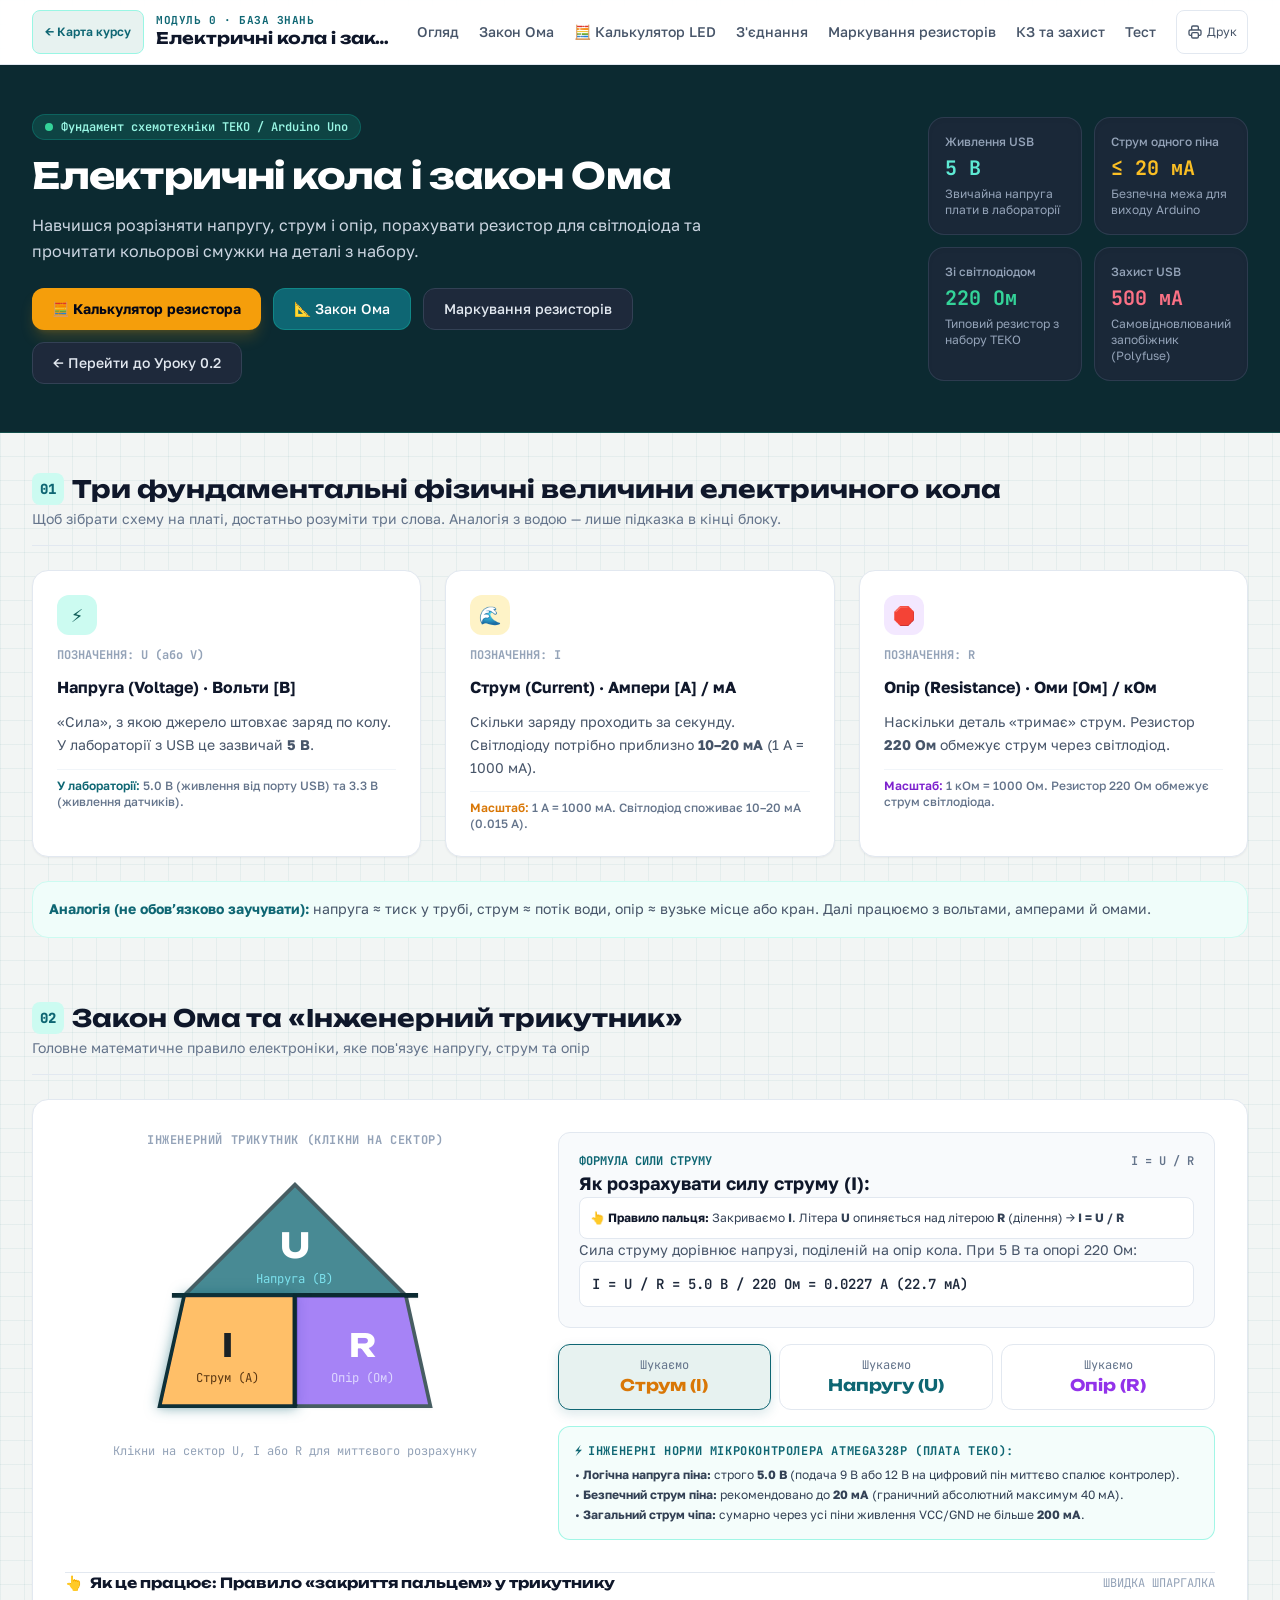
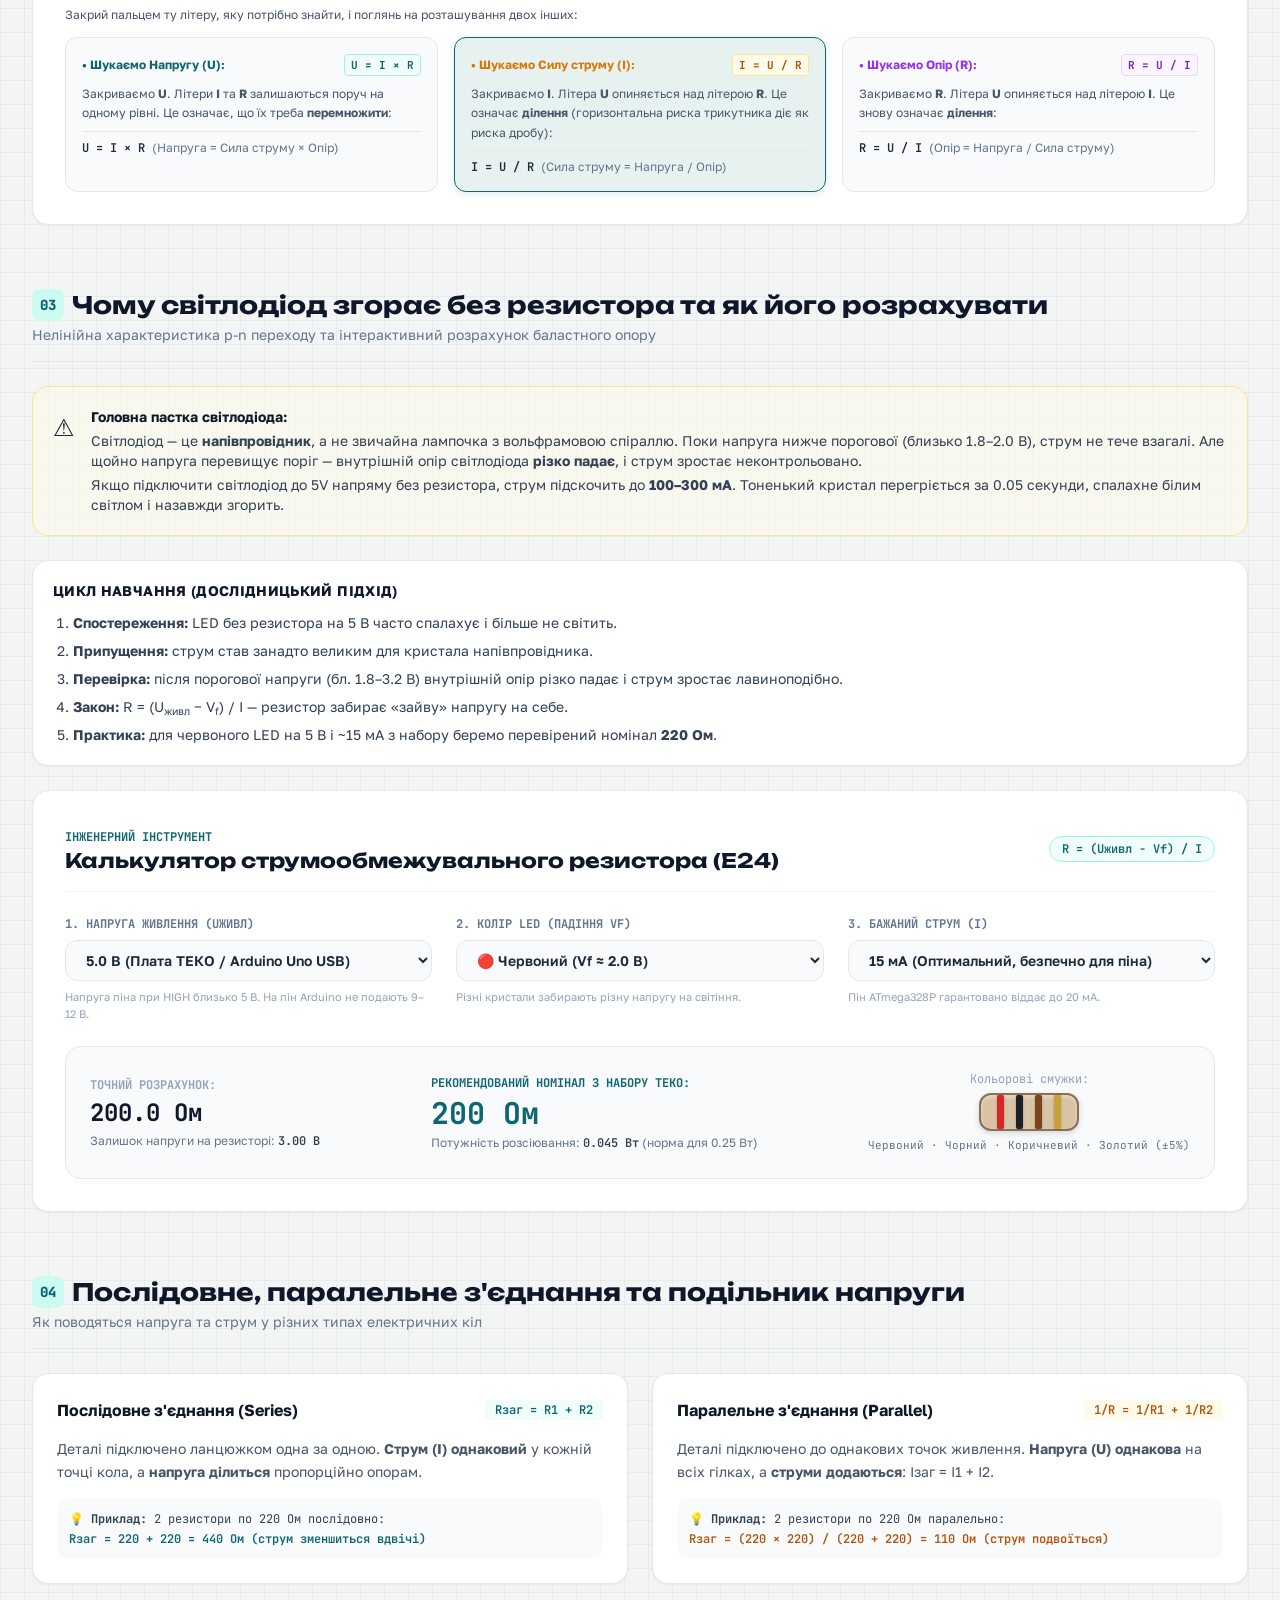
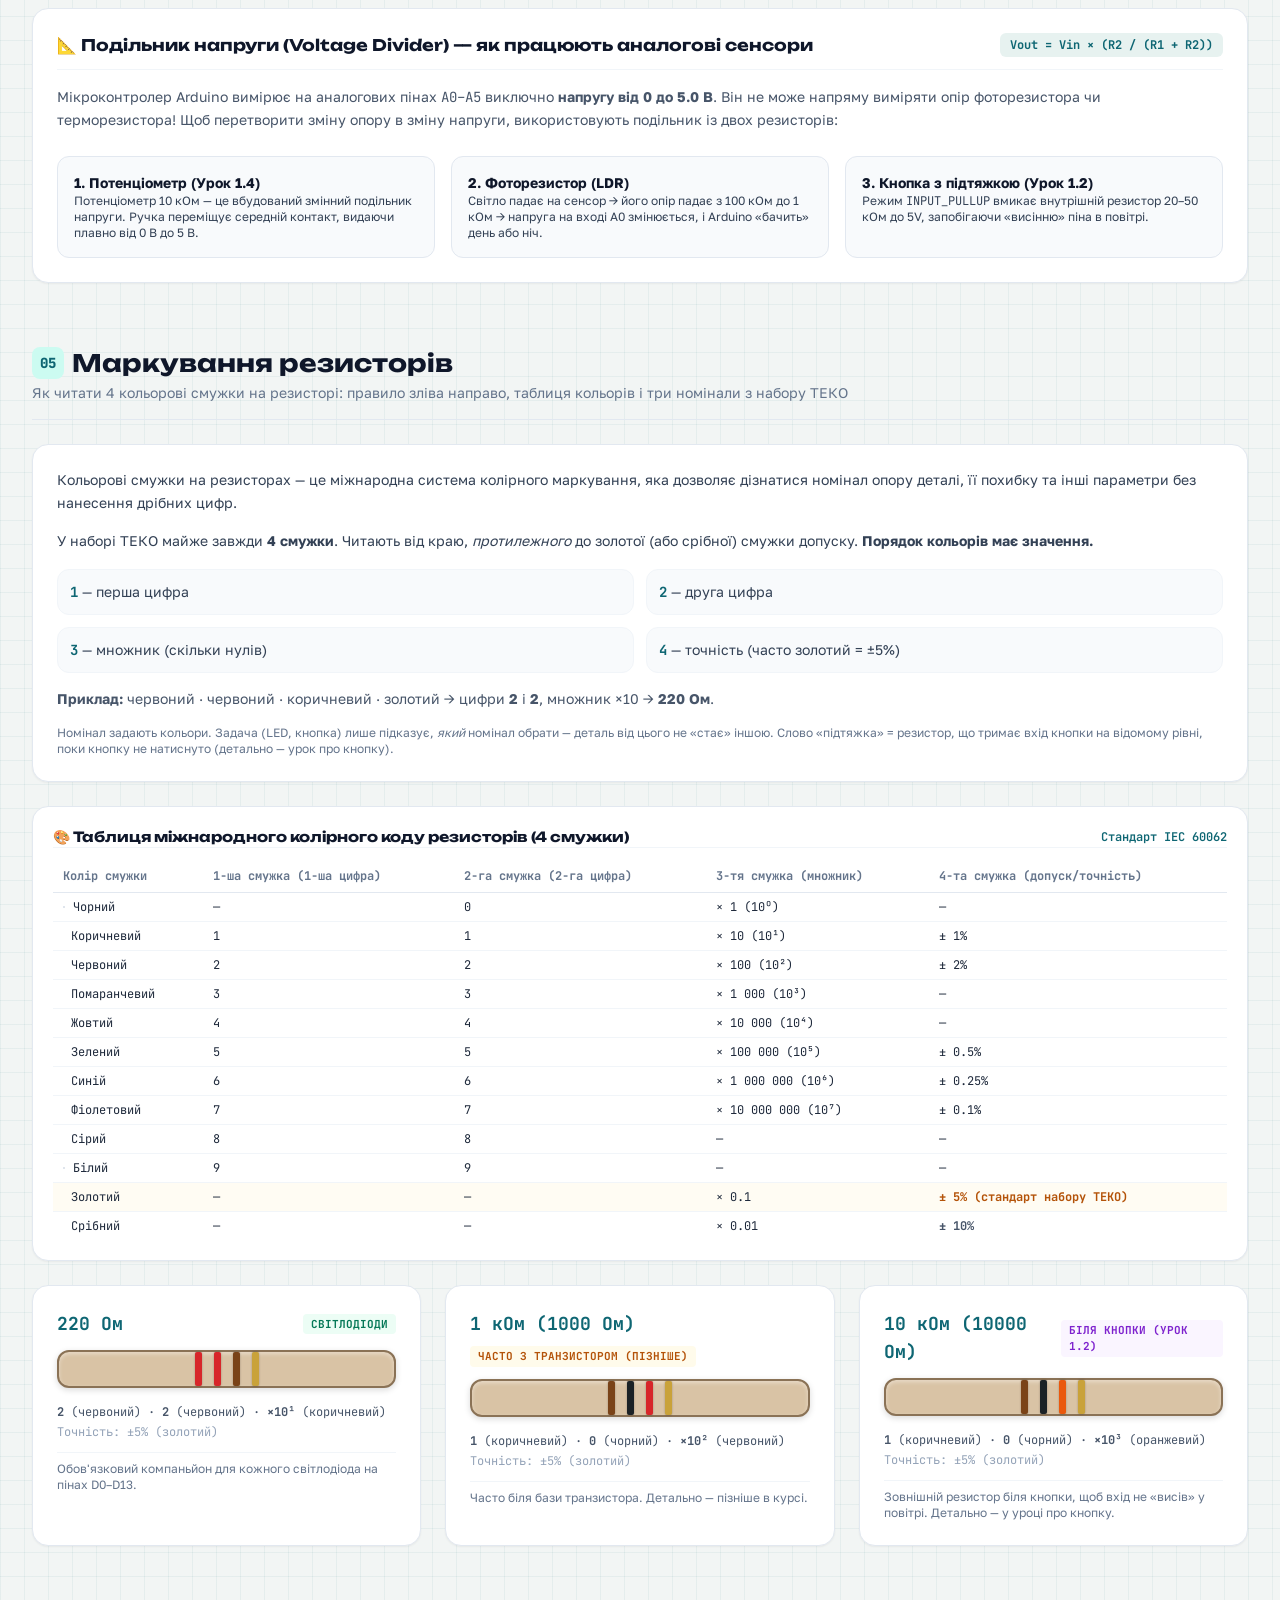
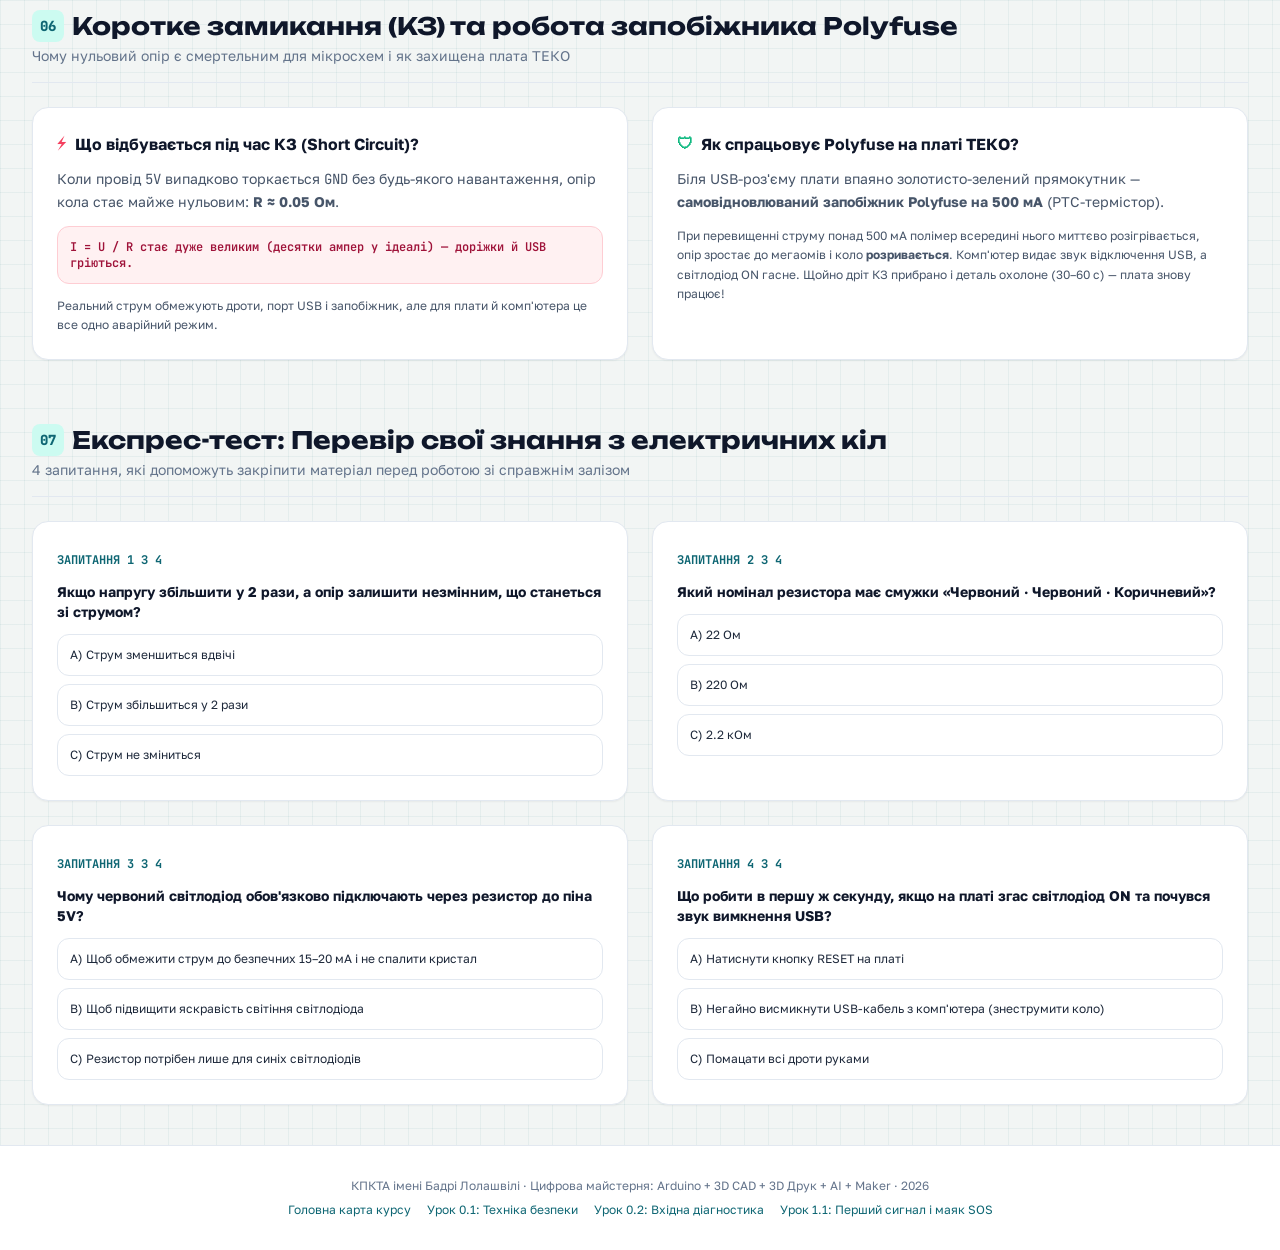
==== commit a0119b86: "fix(mobile): ліквідація горизонтального переповнення та оптимізація тач-інтерфейсу (360-412px)" ====
--- a/modules/00-diagnostic/guide-circuits.html
+++ b/modules/00-diagnostic/guide-circuits.html
@@ -53,8 +53,61 @@
     .min-w-0 { min-width: 0 !important; }
     .no-scrollbar::-webkit-scrollbar { display: none; }
     .no-scrollbar { -ms-overflow-style: none; scrollbar-width: none; }
+    html, body {
+      overflow-x: hidden;
+      max-width: 100vw;
+    }
+    body {
+      min-width: 0 !important;
+      width: 100% !important;
+    }
+    main {
+      min-width: 0 !important;
+      max-width: 100% !important;
+      width: 100% !important;
+      box-sizing: border-box !important;
+      overflow-x: hidden !important;
+    }
+    section {
+      min-width: 0 !important;
+      max-width: 100% !important;
+      width: 100% !important;
+    }
+    .grid {
+      min-width: 0 !important;
+    }
+    .grid > * {
+      min-width: 0 !important;
+    }
+    .mobile-subnav {
+      display: block;
+      width: 100%;
+      max-width: 100%;
+      overflow-x: auto;
+      -webkit-overflow-scrolling: touch;
+    }
+    .overflow-x-auto {
+      max-width: 100%;
+      min-width: 0;
+      overflow-x: auto;
+      -webkit-overflow-scrolling: touch;
+    }
+    .nav-link {
+      min-height: 44px;
+      display: inline-flex;
+      align-items: center;
+    }
+    .btn-touch {
+      min-height: 44px !important;
+      min-width: 44px !important;
+      display: inline-flex !important;
+      align-items: center !important;
+      justify-content: center !important;
+    }
+    @media (min-width: 640px) {
+      .sm\\:text-xl { font-size: 1.25rem; line-height: 1.75rem; }
+    }
     .desktop-nav { display: none; }
-    .mobile-subnav { display: flex; }
     @media (min-width: 1180px) {
       .desktop-nav { display: flex !important; }
       .mobile-subnav { display: none !important; }
@@ -69,7 +122,7 @@
       <div class="flex items-center justify-between h-14 sm:h-16 gap-3">
         <!-- Ліва частина: кнопка повернення та компактний заголовок -->
         <div class="flex items-center gap-2 sm:gap-3 min-w-0 shrink">
-          <a href="../../index.html" class="inline-flex items-center gap-1.5 text-xs font-semibold text-pcb hover:text-pcb-deep transition bg-pcb-light px-2.5 py-1.5 rounded-lg border border-teal-200 shrink-0 whitespace-nowrap">
+          <a href="../../index.html" class="inline-flex items-center gap-1.5 text-xs font-semibold text-pcb hover:text-pcb-deep transition bg-pcb-light px-3 py-2 rounded-lg border border-teal-200 shrink-0 whitespace-nowrap btn-touch">
             ← Карта курсу
           </a>
           <div class="min-w-0">
@@ -95,7 +148,7 @@
 
         <!-- Права частина: кнопки дій -->
         <div class="flex items-center space-x-2 shrink-0">
-          <button onclick="window.print()" title="Роздрукувати довідник" class="p-1.5 sm:px-2.5 sm:py-1.5 rounded-lg border border-slate-200 text-slate-600 hover:bg-slate-100 transition text-xs flex items-center gap-1 whitespace-nowrap">
+          <button onclick="window.print()" title="Роздрукувати довідник" class="p-2 sm:px-2.5 sm:py-1.5 rounded-lg border border-slate-200 text-slate-600 hover:bg-slate-100 transition text-xs flex items-center justify-center gap-1 whitespace-nowrap btn-touch">
             <svg class="w-4 h-4" fill="none" stroke="currentColor" viewBox="0 0 24 24"><path stroke-linecap="round" stroke-linejoin="round" stroke-width="2" d="M17 17h2a2 2 0 002-2v-4a2 2 0 00-2-2H5a2 2 0 00-2 2v4a2 2 0 002 2h2m2 4h6a2 2 0 002-2v-4a2 2 0 00-2-2H9a2 2 0 00-2 2v4a2 2 0 002 2zm8-12V5a2 2 0 00-2-2H9a2 2 0 00-2 2v4h10z"></path></svg>
             <span class="hidden sm:inline">Друк</span>
           </button>
@@ -132,7 +185,7 @@
           Навчишся розрізняти напругу, струм і опір, порахувати резистор для світлодіода та прочитати кольорові смужки на деталі з набору.
         </p>
         <div class="flex flex-wrap gap-3 pt-2">
-          <a href="#led-calc" class="inline-flex items-center px-5 py-2.5 rounded-xl bg-amber-500 hover:bg-amber-600 text-slate-950 font-bold transition shadow-lg shadow-amber-500/20 text-sm">
+          <a href="#led-calc" class="inline-flex items-center px-5 py-2.5 rounded-xl bg-amber-500 hover:bg-amber-600 text-slate-950 font-bold transition shadow-lg shadow-amber-500/20 text-sm min-h-[44px]">
             🧮 Калькулятор резистора
           </a>
           <a href="#ohm-law" class="inline-flex items-center px-5 py-2.5 rounded-xl bg-pcb hover:bg-pcb-hover text-white font-medium transition border border-teal-500/40 text-sm">
@@ -485,11 +538,11 @@
       </div>
 
       <!-- Інтерактивний калькулятор -->
-      <div class="bg-white rounded-2xl border border-slate-200 shadow-sm p-6 sm:p-8 space-y-6">
+      <div class="bg-white rounded-2xl border border-slate-200 shadow-sm p-4 sm:p-8 space-y-6">
         <div class="border-b border-slate-100 pb-4 flex flex-col sm:flex-row justify-between items-start sm:items-center gap-2">
           <div>
             <span class="text-xs font-mono font-bold text-pcb uppercase">Інженерний інструмент</span>
-            <h4 class="text-xl font-bold text-slate-900 font-display">Калькулятор струмообмежувального резистора (E24)</h4>
+            <h4 class="text-xl font-bold text-slate-900 font-display break-words" style="word-break: break-word;">Калькулятор струмообмежувального резистора (E24)</h4>
           </div>
           <span class="px-3 py-1 rounded-full bg-teal-50 border border-teal-200 text-pcb font-mono text-xs font-semibold">
             R = (Uживл − Vf) / I
@@ -500,7 +553,7 @@
           <!-- Поле 1: Напруга живлення -->
           <div class="space-y-2">
             <label for="calc-vin" class="block text-xs font-mono font-bold text-slate-500 uppercase">1. Напруга живлення (Uживл)</label>
-            <select id="calc-vin" class="w-full bg-slate-50 border border-slate-200 rounded-xl px-4 py-2.5 text-sm font-semibold text-slate-800 focus:outline-none focus:ring-2 focus:ring-pcb">
+            <select id="calc-vin" class="w-full bg-slate-50 border border-slate-200 rounded-xl px-4 py-2.5 text-sm font-semibold text-slate-800 focus:outline-none focus:ring-2 focus:ring-pcb min-h-[44px]">
               <option value="5.0" selected>5.0 В (Плата ТЕКО / Arduino Uno USB)</option>
               <option value="3.3">3.3 В (ESP32 / Raspberry Pi Pico / 3.3V)</option>
             </select>
@@ -510,7 +563,7 @@
           <!-- Поле 2: Колір світлодіода -->
           <div class="space-y-2">
             <label for="calc-vled" class="block text-xs font-mono font-bold text-slate-500 uppercase">2. Колір LED (Падіння Vf)</label>
-            <select id="calc-vled" class="w-full bg-slate-50 border border-slate-200 rounded-xl px-4 py-2.5 text-sm font-semibold text-slate-800 focus:outline-none focus:ring-2 focus:ring-pcb">
+            <select id="calc-vled" class="w-full bg-slate-50 border border-slate-200 rounded-xl px-4 py-2.5 text-sm font-semibold text-slate-800 focus:outline-none focus:ring-2 focus:ring-pcb min-h-[44px]">
               <option value="2.0" selected>🔴 Червоний (Vf ≈ 2.0 В)</option>
               <option value="2.1">🟡 Жовтий / Оранжевий (Vf ≈ 2.1 В)</option>
               <option value="2.2">🟢 Зелений стандартний (Vf ≈ 2.2 В)</option>
@@ -523,7 +576,7 @@
           <!-- Поле 3: Бажаний струм -->
           <div class="space-y-2">
             <label for="calc-iled" class="block text-xs font-mono font-bold text-slate-500 uppercase">3. Бажаний струм (I)</label>
-            <select id="calc-iled" class="w-full bg-slate-50 border border-slate-200 rounded-xl px-4 py-2.5 text-sm font-semibold text-slate-800 focus:outline-none focus:ring-2 focus:ring-pcb">
+            <select id="calc-iled" class="w-full bg-slate-50 border border-slate-200 rounded-xl px-4 py-2.5 text-sm font-semibold text-slate-800 focus:outline-none focus:ring-2 focus:ring-pcb min-h-[44px]">
               <option value="10">10 мА (Енергоощадний, м'яке світло)</option>
               <option value="15" selected>15 мА (Оптимальний, безпечно для піна)</option>
               <option value="20">20 мА (Максимальна безпечна яскравість)</option>
@@ -668,7 +721,7 @@
 
       <!-- Зведена таблиця міжнародного маркування (4 смужки) -->
       <div class="bg-white rounded-2xl border border-slate-200 shadow-sm p-5 space-y-3">
-        <div class="flex items-center justify-between border-b border-slate-100 pb-2">
+        <div class="flex flex-wrap items-center justify-between gap-2 border-b border-slate-100 pb-2">
           <h4 class="font-bold text-slate-900 text-sm font-display">🎨 Таблиця міжнародного колірного коду резисторів (4 смужки)</h4>
           <span class="text-xs font-mono text-pcb font-semibold">Стандарт IEC 60062</span>
         </div>
@@ -797,7 +850,7 @@
 
         <!-- 1 кОм -->
         <div class="bg-white p-6 rounded-2xl border border-slate-200 shadow-sm space-y-3">
-          <div class="flex items-center justify-between">
+          <div class="flex flex-wrap items-center justify-between gap-2">
             <span class="text-lg font-bold font-mono text-pcb">1 кОм (1000 Ом)</span>
             <span class="text-[11px] font-mono uppercase px-2 py-0.5 rounded bg-amber-50 text-amber-700 font-bold">Часто з транзистором (пізніше)</span>
           </div>
